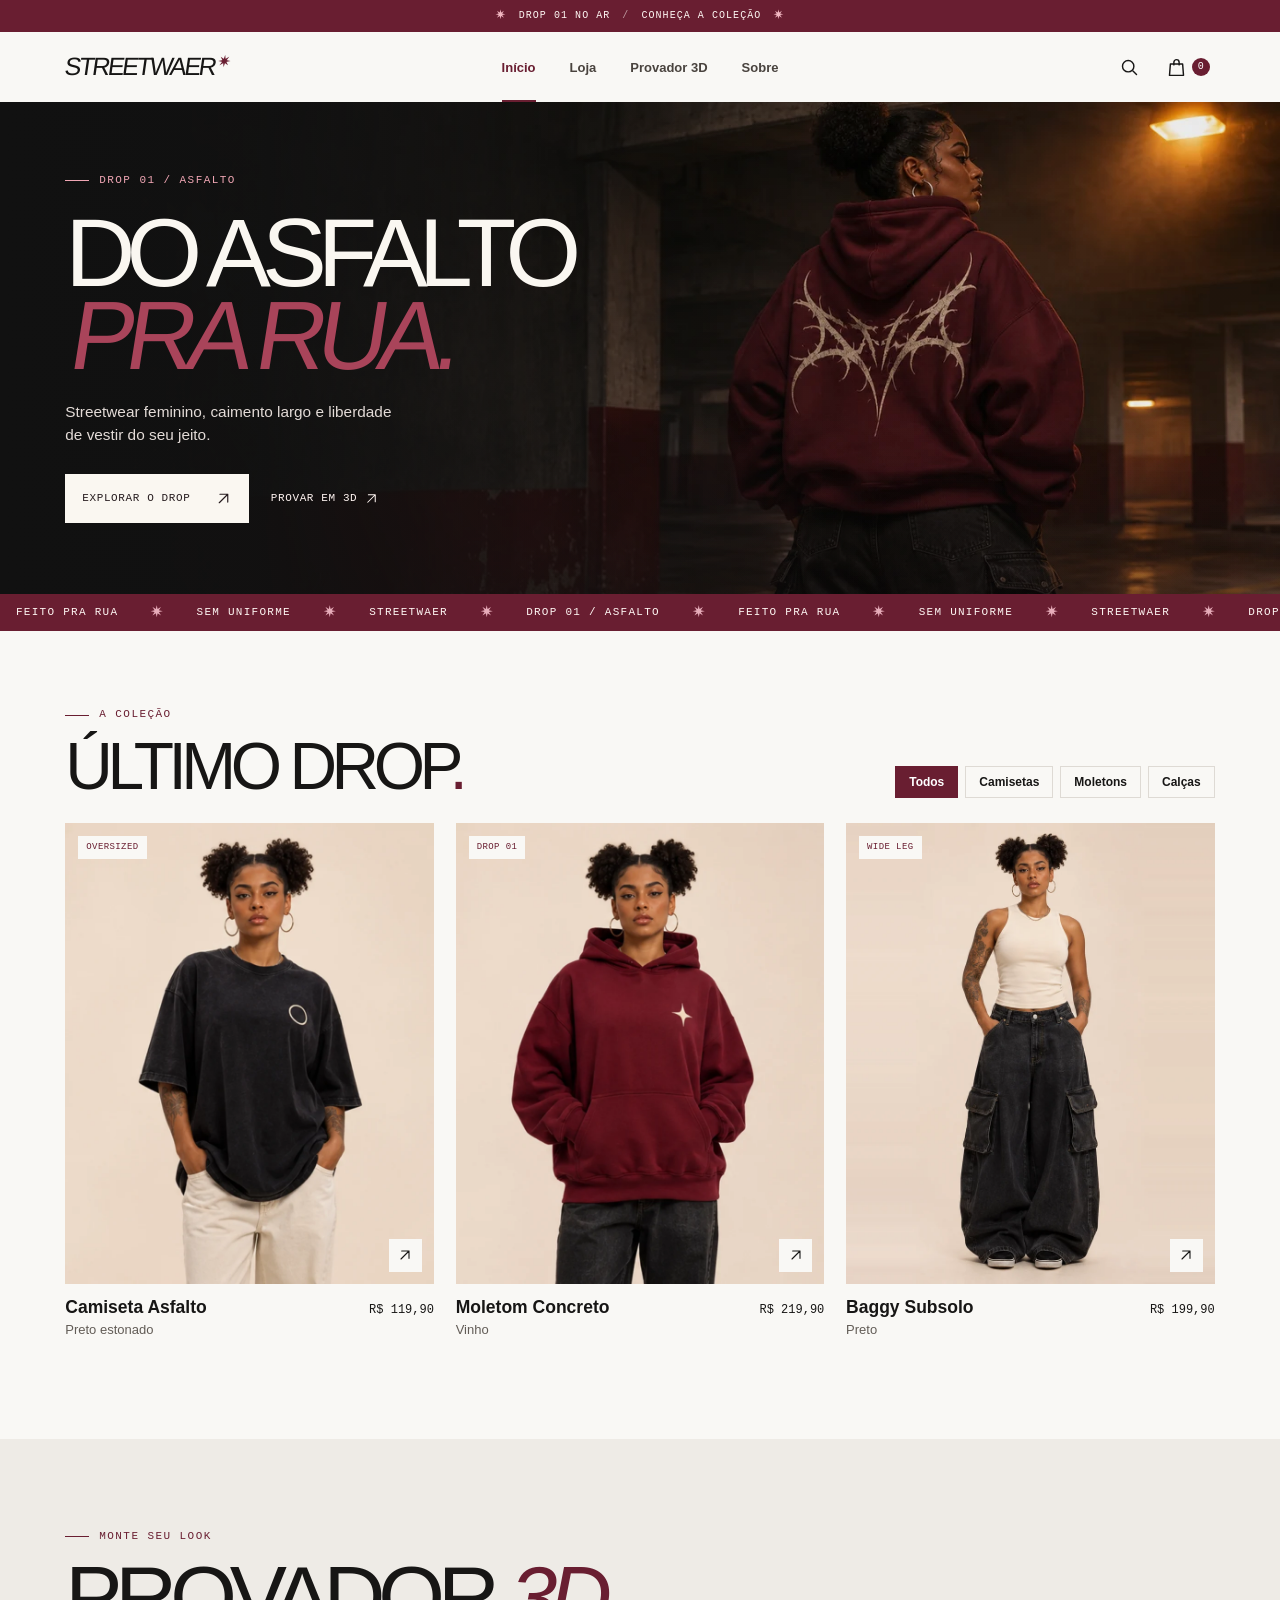
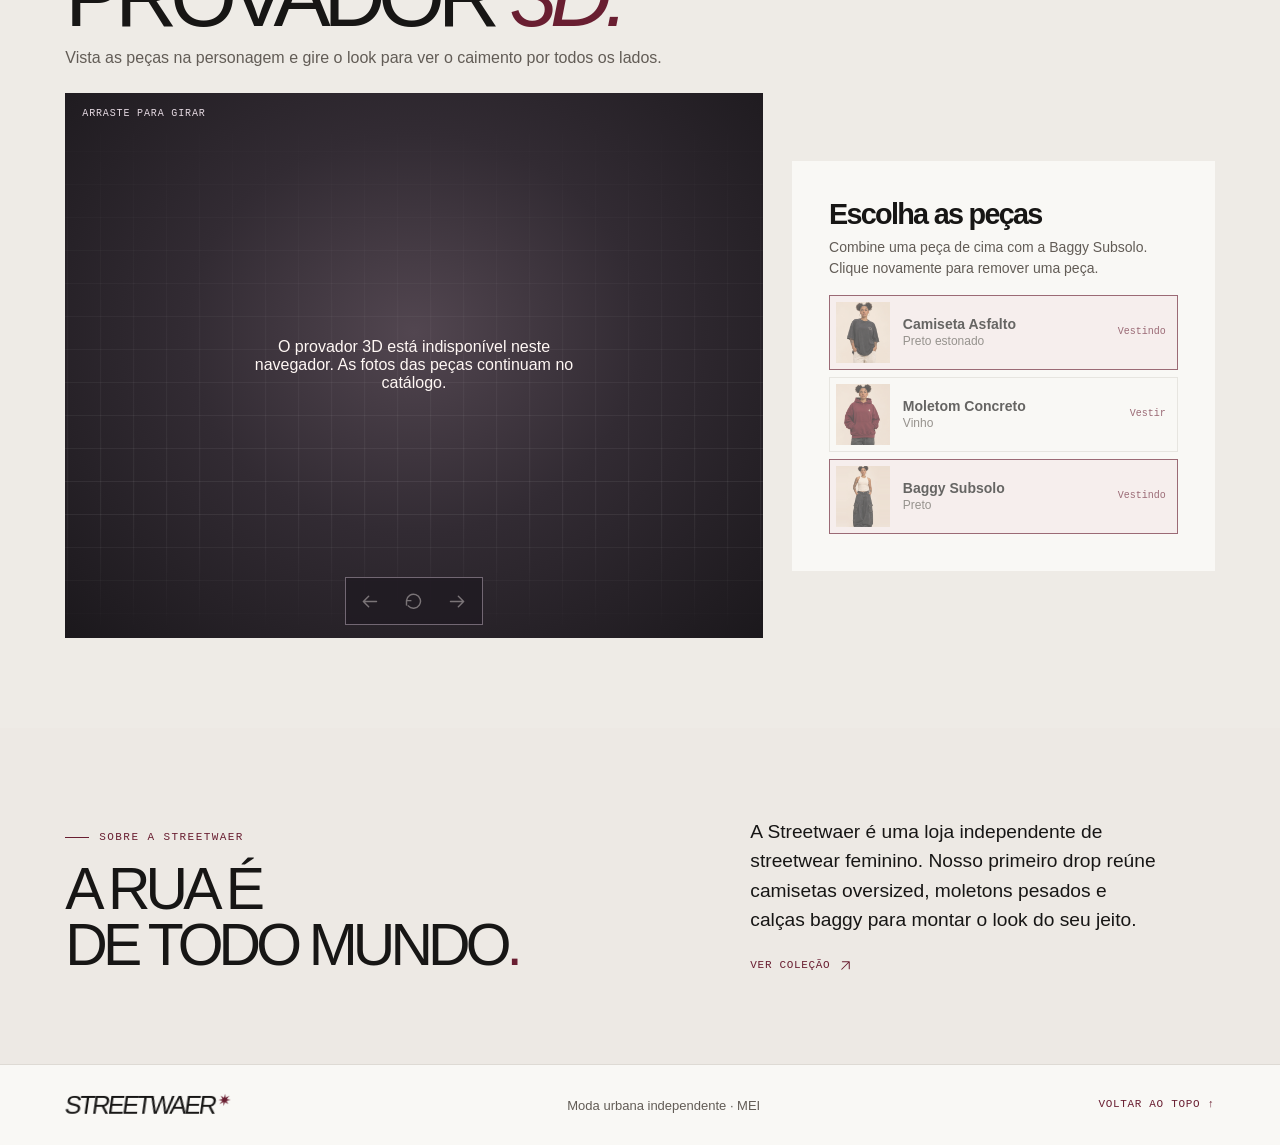
==== index.html @ e4a30ff4 "Add Streetwaer storefront and Render Blueprint" ====
<!doctype html>
<html lang="pt-BR">
<head>
  <meta charset="utf-8">
  <meta name="viewport" content="width=device-width, initial-scale=1">
  <meta name="theme-color" content="#f8f7f4">
  <meta name="description" content="Streetwaer. Streetwear feminino, caimento oversized e um provador 3D para montar seu look.">
  <title>Streetwaer — Do asfalto pra rua</title>
  <link rel="stylesheet" href="styles.css">
  <link rel="preload" href="assets/archivo-black-latin-400-normal.woff2" as="font" type="font/woff2" crossorigin>
  <script src="app.js" defer></script>
</head>
<body>
  <svg class="icon-library" xmlns="http://www.w3.org/2000/svg" aria-hidden="true">
    <symbol id="i-search" viewBox="0 0 24 24"><circle cx="10.5" cy="10.5" r="6.5"/><path d="m16 16 4 4"/></symbol>
    <symbol id="i-bag" viewBox="0 0 24 24"><path d="M5 8h14l1 13H4L5 8Z"/><path d="M9 9V6a3 3 0 0 1 6 0v3"/></symbol>
    <symbol id="i-arrow" viewBox="0 0 24 24"><path d="M4 12h15m-6-6 6 6-6 6"/></symbol>
    <symbol id="i-diagonal" viewBox="0 0 24 24"><path d="M6 18 18 6M7 6h11v11"/></symbol>
    <symbol id="i-close" viewBox="0 0 24 24"><path d="m6 6 12 12M18 6 6 18"/></symbol>
    <symbol id="i-menu" viewBox="0 0 24 24"><path d="M4 7h16M4 12h16M4 17h16"/></symbol>
    <symbol id="i-plus" viewBox="0 0 24 24"><path d="M12 5v14M5 12h14"/></symbol>
    <symbol id="i-rotate" viewBox="0 0 24 24"><path d="M4 11a8 8 0 1 1 2 6m-2-1v-5h5"/></symbol>
    <symbol id="i-minus" viewBox="0 0 24 24"><path d="M5 12h14"/></symbol>
  </svg>

  <a class="skip-link" href="#conteudo">Pular para o conteúdo</a>
  <div class="announcement"><span aria-hidden="true">✷</span> DROP 01 NO AR <span class="announcement-divider" aria-hidden="true">/</span> CONHEÇA A COLEÇÃO <span aria-hidden="true">✷</span></div>
  <header class="header">
    <div class="container header-inner">
      <a class="brand" href="#" aria-label="Streetwaer, início">STREETWAER<span aria-hidden="true">✷</span></a>
      <nav class="main-nav" aria-label="Principal">
        <a class="current" href="#">Início</a>
        <a href="#colecao">Loja</a><a href="#provador">Provador 3D</a>
        <a href="#sobre">Sobre</a>
      </nav>
      <div class="header-actions">
        <button class="icon-button" type="button" data-open-search aria-label="Buscar"><svg><use href="#i-search"/></svg></button>
        <button class="icon-button bag-button" type="button" data-open-cart aria-label="Sacola, 0 itens"><svg><use href="#i-bag"/></svg><span id="bag-count">0</span></button>
        <button class="icon-button mobile-menu" type="button" aria-expanded="false" aria-controls="mobile-nav" aria-label="Menu"><svg><use href="#i-menu"/></svg></button>
      </div>
    </div>
    <nav id="mobile-nav" class="mobile-nav" aria-label="Principal no celular" hidden>
      <a href="#">Início</a><a href="#colecao">Loja</a><a href="#provador">Provador 3D</a><a href="#sobre">Sobre</a>
    </nav>
  </header>

  <main id="conteudo">
    <section class="hero" aria-labelledby="hero-title">
      <div class="hero-image"></div>
      <div class="container hero-inner">
        <div class="hero-copy">
          <p class="eyebrow hero-eyebrow"><span></span> DROP 01 / ASFALTO</p>
          <h1 id="hero-title">DO ASFALTO<br><em>PRA RUA.</em></h1>
          <p class="hero-description">Streetwear feminino, caimento largo e liberdade<br class="desktop-break"> de vestir do seu jeito.</p>
          <a class="button button-light" href="#colecao">EXPLORAR O DROP <svg><use href="#i-diagonal"/></svg></a>
          <a class="hero-fitting-link" href="#provador">PROVAR EM 3D <svg><use href="#i-diagonal"/></svg></a>
        </div>
      </div>
    </section>

    <div class="ticker" aria-hidden="true">
      <div class="ticker-track">
        <div class="ticker-group"><span>FEITO PRA RUA</span><b>✷</b><span>SEM UNIFORME</span><b>✷</b><span>STREETWAER</span><b>✷</b><span>DROP 01 / ASFALTO</span><b>✷</b></div>
        <div class="ticker-group"><span>FEITO PRA RUA</span><b>✷</b><span>SEM UNIFORME</span><b>✷</b><span>STREETWAER</span><b>✷</b><span>DROP 01 / ASFALTO</span><b>✷</b></div>
        <div class="ticker-group"><span>FEITO PRA RUA</span><b>✷</b><span>SEM UNIFORME</span><b>✷</b><span>STREETWAER</span><b>✷</b><span>DROP 01 / ASFALTO</span><b>✷</b></div>
        <div class="ticker-group"><span>FEITO PRA RUA</span><b>✷</b><span>SEM UNIFORME</span><b>✷</b><span>STREETWAER</span><b>✷</b><span>DROP 01 / ASFALTO</span><b>✷</b></div>
      </div>
    </div>

    <section class="collection container" id="colecao" aria-labelledby="collection-title">
      <p class="eyebrow collection-label"><span></span> A COLEÇÃO</p>
      <div class="collection-heading">
        <h2 id="collection-title">ÚLTIMO DROP<span>.</span></h2>
        <div class="filters" role="group" aria-label="Filtrar coleção">
          <button class="filter" aria-pressed="true" data-filter="todos">Todos</button>
          <button class="filter" aria-pressed="false" data-filter="camisetas">Camisetas</button>
          <button class="filter" aria-pressed="false" data-filter="moletons">Moletons</button>
          <button class="filter" aria-pressed="false" data-filter="calcas">Calças</button>
        </div>
      </div>
      <div class="product-grid" id="product-grid"></div>
      <p class="sr-only" id="filter-status" role="status"></p>
      <noscript>Ative o JavaScript para explorar a coleção e usar a sacola.</noscript>
    </section>

    <section class="fitting" id="provador" aria-labelledby="fitting-title">
      <div class="container fitting-inner">
        <div class="fitting-header">
          <p class="eyebrow"><span></span> MONTE SEU LOOK</p>
          <h2 id="fitting-title" tabindex="-1">PROVADOR <em>3D.</em></h2>
          <p>Vista as peças na personagem e gire o look para ver o caimento por todos os lados.</p>
        </div>
        <div class="fitting-layout">
          <div class="fitting-stage" id="fitting-stage" aria-busy="true">
            <div class="fitting-canvas" id="fitting-canvas"></div>
            <p class="fitting-state" id="fitting-state" role="status">Carregando personagem…</p>
            <div class="rotation-controls" role="group" aria-label="Girar personagem">
              <button type="button" class="icon-button rotate-left" data-rotate="-1" aria-label="Girar à esquerda" disabled><svg aria-hidden="true"><use href="#i-arrow"/></svg></button>
              <button type="button" class="icon-button" data-reset-view aria-label="Voltar à vista inicial" disabled><svg aria-hidden="true"><use href="#i-rotate"/></svg></button>
              <button type="button" class="icon-button" data-rotate="1" aria-label="Girar à direita" disabled><svg aria-hidden="true"><use href="#i-arrow"/></svg></button>
            </div>
            <p class="stage-hint">ARRASTE PARA GIRAR</p>
          </div>
          <div class="fitting-wardrobe">
            <h3>Escolha as peças</h3>
            <p>Combine uma peça de cima com a Baggy Subsolo. Clique novamente para remover uma peça.</p>
            <div id="fitting-outfits"></div>
            <p class="sr-only" id="fitting-selection" role="status"></p>
          </div>
        </div>
      </div>
    </section>

    <section class="about" id="sobre" aria-labelledby="about-title">
      <div class="container about-inner">
        <div>
          <p class="eyebrow"><span></span> SOBRE A STREETWAER</p>
          <h2 id="about-title">A RUA É<br>DE TODO MUNDO<span>.</span></h2>
        </div>
        <div class="about-copy">
          <p>A Streetwaer é uma loja independente de streetwear feminino. Nosso primeiro drop reúne camisetas oversized, moletons pesados e calças baggy para montar o look do seu jeito.</p>
          <a class="text-link" href="#colecao">VER COLEÇÃO <svg><use href="#i-diagonal"/></svg></a>
        </div>
      </div>
    </section>
  </main>

  <footer class="footer">
    <div class="container footer-inner">
      <a class="brand" href="#" aria-label="Streetwaer, voltar ao início">STREETWAER<span aria-hidden="true">✷</span></a>
      <p>Moda urbana independente · MEI</p>
      <a class="text-link" href="#">VOLTAR AO TOPO ↑</a>
    </div>
  </footer>

  <dialog class="dialog search-dialog" id="search-dialog" aria-labelledby="search-title">
    <div class="dialog-head">
      <h2 id="search-title">Buscar</h2>
      <button class="icon-button" type="button" data-close aria-label="Fechar busca"><svg><use href="#i-close"/></svg></button>
    </div>
    <label class="sr-only" for="search-input">Nome ou tipo de peça</label>
    <input id="search-input" type="search" placeholder="Busque por camiseta, moletom, cargo…" autocomplete="off">
    <div id="search-results" class="search-results" aria-live="polite"></div>
  </dialog>

  <dialog class="dialog product-dialog" id="product-dialog" aria-labelledby="product-title">
    <button class="icon-button product-close" type="button" data-close aria-label="Fechar detalhes"><svg><use href="#i-close"/></svg></button>
    <div id="product-detail"></div>
  </dialog>

  <dialog class="dialog cart-dialog" id="cart-dialog" aria-labelledby="cart-title">
    <div class="dialog-head">
      <h2 id="cart-title">Sua sacola</h2>
      <button class="icon-button" type="button" data-close aria-label="Fechar sacola"><svg><use href="#i-close"/></svg></button>
    </div>
    <div id="cart-content"></div>
  </dialog>
  <div class="toast" id="toast" role="status"></div>
</body>
</html>
---- styles.css ----
@font-face{font-family:Archivo Black;src:url(assets/archivo-black-latin-400-normal.woff2) format("woff2");font-display:swap}
@font-face{font-family:DM Sans;src:url(assets/dm-sans-latin-400-normal.woff2) format("woff2");font-weight:400;font-display:swap}
@font-face{font-family:DM Sans;src:url(assets/dm-sans-latin-500-normal.woff2) format("woff2");font-weight:500;font-display:swap}
@font-face{font-family:DM Sans;src:url(assets/dm-sans-latin-600-normal.woff2) format("woff2");font-weight:600;font-display:swap}
@font-face{font-family:DM Sans;src:url(assets/dm-sans-latin-700-normal.woff2) format("woff2");font-weight:700;font-display:swap}
@font-face{font-family:Space Mono;src:url(assets/space-mono-latin-400-normal.woff2) format("woff2");font-display:swap}

:root {
  color-scheme: light;
  --paper: #f9f8f5;
  --ink: #171615;
  --wine: #691e31;
  --bright-wine: #a9445a;
  --muted: #625c56;
  --line: #dedad4;
  --display: "Archivo Black", "Arial Black", sans-serif;
  --body: "DM Sans", Arial, sans-serif;
  --mono: "Space Mono", monospace;
  --gutter: clamp(22px, 5.1vw, 88px);
}

*, *::before, *::after { box-sizing: border-box; }
html { scroll-behavior: smooth; }
body { margin: 0; background: var(--paper); color: var(--ink); font-family: var(--body); }
body:has(dialog[open]) { overflow: hidden; }
button, input { font: inherit; }
button { color: inherit; cursor: pointer; }
a { color: inherit; text-decoration: none; }
img { display: block; width: 100%; }
h1, h2, h3, p { margin: 0; }
[hidden] { display: none !important; }
:focus-visible { outline: 2px solid #b64f66; outline-offset: 4px; }
::selection { background: var(--wine); color: white; }
svg { width: 21px; height: 21px; fill: none; stroke: currentColor; stroke-width: 1.65; stroke-linecap: round; stroke-linejoin: round; flex: none; }
.icon-library, .sr-only, .skip-link:not(:focus) { position: absolute; width: 1px; height: 1px; overflow: hidden; clip-path: inset(50%); white-space: nowrap; }
.skip-link:focus { position: fixed; top: 10px; left: 10px; z-index: 10; background: white; color: var(--ink); padding: 12px; }

.container { width: min(100% - 2 * var(--gutter), 1420px); margin-inline: auto; }
.announcement {
  min-height: 32px; display: flex; align-items: center; justify-content: center; gap: 12px;
  background: var(--wine); color: #fff8f4; font: 10px/1.4 var(--mono); letter-spacing: .105em;
}
.announcement span:not(.announcement-divider) { color: #f1b7c1; font-size: 13px; }
.announcement-divider { opacity: .56; }
.header { position: relative; background: var(--paper); z-index: 2; }
.header-inner { min-height: 70px; display: grid; grid-template-columns: 1fr auto 1fr; align-items: center; }
.brand {
  display: inline-flex; align-items: flex-start; width: fit-content; gap: 3px;
  font: 25px/.95 var(--display); letter-spacing: -.092em; transform: skewX(-8deg);
}
.brand span { color: var(--wine); font: 13px/1 var(--body); font-weight: 700; letter-spacing: 0; }
.main-nav { display: flex; gap: 34px; align-items: center; height: 100%; }
.main-nav a { position: relative; display: grid; place-items: center; height: 100%; color: #49433e; font-size: 13px; font-weight: 700; }
.main-nav a:hover, .main-nav .current { color: var(--wine); }
.main-nav .current::after { position: absolute; bottom: 0; width: 100%; height: 2px; background: var(--wine); content: ""; }
.header-actions { justify-self: end; display: flex; align-items: center; gap: 13px; }
.icon-button { border: 0; background: transparent; display: inline-flex; align-items: center; justify-content: center; gap: 5px; min-height: 38px; min-width: 36px; padding: 5px; }
.icon-button:hover { color: var(--wine); }
.bag-button span { display: grid; place-items: center; border-radius: 50%; width: 18px; height: 18px; color: white; background: var(--wine); font: 10px/1 var(--mono); }
.mobile-menu, .mobile-nav { display: none; }

.hero { --hero-shift: 0px; position: relative; isolation: isolate; overflow: hidden; color: #faf7f1; background: #211c1c; }
.hero-image { position: absolute; z-index: -2; inset: -12px 0 -38px; background: #111111 url(assets/asfalto.webp) right center / cover no-repeat; translate: 0 var(--hero-shift); animation: hero-image-in 1.15s ease-out both; }
.hero::after {
  position: absolute; z-index: -1; inset: 0; content: "";
  background: linear-gradient(90deg, rgba(17,17,17,1) 0%, rgba(17,17,17,.96) 20%, rgba(17,17,17,.54) 40%, rgba(15,13,14,.05) 68%, rgba(15,13,14,.08) 100%),
              linear-gradient(0deg, rgba(18,13,15,.40), transparent 37%);
}
.hero-inner { position: relative; display: flex; align-items: center; min-height: clamp(465px, 38.4vw, 605px); padding-block: 55px; }
.hero-copy > * { animation: hero-in .68s cubic-bezier(.2,.7,.24,1) both; }
.hero-copy > :nth-child(2) { animation-delay: 70ms; }
.hero-copy > :nth-child(3) { animation-delay: 145ms; }
.hero-copy > :nth-child(4) { animation-delay: 210ms; }
.eyebrow { display: flex; align-items: center; gap: 10px; font: 11px/1.4 var(--mono); letter-spacing: .13em; }
.eyebrow span { display: inline-block; height: 1px; width: 24px; background: currentColor; }
.hero-eyebrow { margin-bottom: 24px; color: #f0a6b4; }
.hero h1 { font: clamp(52px, 7.6vw, 120px)/.85 var(--display); letter-spacing: -.092em; }
.hero h1 em { display: inline-block; transform: skewX(-9deg); transform-origin: left bottom; font-style: normal; color: var(--bright-wine); }
.hero-description { margin-top: 24px; color: #e3dbd7; font-size: clamp(15px, 1.2vw, 18px); line-height: 1.48; }
.button {
  display: inline-flex; align-items: center; justify-content: space-between; gap: 25px;
  min-height: 49px; padding: 0 16px; border: 1px solid transparent;
  font: 11px/1.3 var(--mono); letter-spacing: .055em; transition: background .2s, color .2s, border-color .2s;
}
.button svg { width: 17px; height: 17px; }
.button-light { margin-top: 27px; background: #faf7f1; color: #251b1e; }
.button-light:hover, .button-wine { background: var(--wine); color: white; }
.button-wine:hover { background: #4b1324; }
@keyframes hero-in { from { opacity: 0; transform: translateY(17px); } to { opacity: 1; transform: translateY(0); } }
@keyframes hero-image-in { from { transform: scale(1.035); } to { transform: scale(1); } }

.ticker { overflow: hidden; color: #fff7f4; background: var(--wine); }
.ticker-track { display: flex; width: max-content; animation: ticker 33s linear infinite; }
.ticker:hover .ticker-track { animation-play-state: paused; }
.ticker-group { display: flex; flex: none; align-items: center; justify-content: space-around; gap: 32px; padding: 11px 16px 10px; white-space: nowrap; font: 11px/1.3 var(--mono); letter-spacing: .115em; }
.ticker-group b { color: #e7adba; font-size: 16px; font-weight: normal; line-height: 1; }
@keyframes ticker { to { transform: translateX(-25%); } }

.collection { padding-block: clamp(51px, 6vw, 86px) clamp(65px, 8vw, 112px); }
.collection-label { color: var(--wine); margin-bottom: 12px; }
.collection-heading { display: flex; align-items: end; justify-content: space-between; gap: 20px; margin-bottom: 25px; }
.collection h2, .about h2 { font: clamp(36px, 5.15vw, 75px)/.96 var(--display); letter-spacing: -.083em; }
.collection h2 span, .about h2 span { color: var(--wine); }
.filters { display: flex; gap: 7px; align-items: center; }
.filter, .size-button { background: transparent; border: 1px solid var(--line); padding: 8px 13px; font-size: 12px; font-weight: 700; transition: background .2s, color .2s, border-color .2s; white-space: nowrap; }
.filter[aria-pressed="true"], .size-button[aria-pressed="true"] { background: var(--wine); color: white; border-color: var(--wine); }
.filter:hover, .size-button:hover { border-color: var(--wine); }
.product-grid { display: grid; grid-template-columns: repeat(3, minmax(0, 1fr)); gap: clamp(12px, 1.7vw, 24px); }
.product-card { min-width: 0; animation: hero-in .36s ease-out both; }
.product-card:nth-child(2) { animation-delay: 45ms; }
.product-card:nth-child(3) { animation-delay: 90ms; }
.product-image { display: block; width: 100%; aspect-ratio: 1.1; position: relative; border: 0; background: #e9e6e2; overflow: hidden; padding: 0; }
.product-image img { height: 100%; object-fit: cover; transition: transform .55s cubic-bezier(.2,.7,.25,1); }
.product-image:hover img, .product-image:focus-visible img { transform: scale(1.055); }
.product-tag { position: absolute; top: 13px; left: 13px; padding: 6px 8px; background: var(--paper); color: var(--wine); font: 9px/1.2 var(--mono); letter-spacing: .045em; text-align: left; }
.product-arrow { position: absolute; bottom: 12px; right: 12px; display: grid; place-items: center; width: 33px; height: 33px; background: var(--paper); transition: background .2s, color .2s; }
.product-arrow svg { width: 16px; height: 16px; }
.product-image:hover .product-arrow { background: var(--wine); color: white; }
.product-meta { display: flex; justify-content: space-between; gap: 7px 10px; flex-wrap: wrap; margin-top: 13px; align-items: baseline; }
.product-meta h3 { font-size: clamp(15px, 1.37vw, 21px); font-weight: 700; letter-spacing: -.035em; }
.product-meta button { border: 0; background: none; padding: 0; text-align: left; font: inherit; }
.product-meta button:hover { color: var(--wine); }
.product-meta strong { font: 12px var(--mono); white-space: nowrap; }
.product-tone { margin-top: 4px; font-size: 13px; color: var(--muted); }

.about { background: #ede9e4; padding-block: clamp(50px, 7vw, 100px); }
.about-inner { display: grid; grid-template-columns: 1.4fr 1fr; gap: 35px; align-items: end; }
.about .eyebrow { color: var(--wine); margin-bottom: 16px; }
.about h2 { font-size: clamp(34px, 4.6vw, 70px); }
.about-copy { max-width: 410px; }
.about-copy p { font-size: clamp(16px, 1.5vw, 20px); line-height: 1.52; margin-bottom: 20px; }
.text-link { display: inline-flex; align-items: center; gap: 8px; color: var(--wine); font: 11px/1.45 var(--mono); letter-spacing: .06em; }
.text-link:hover { text-decoration: underline; text-underline-offset: 5px; }
.text-link svg { width: 15px; height: 15px; }
.footer { border-top: 1px solid var(--line); padding-block: 29px; }
.footer-inner { display: flex; flex-wrap: wrap; align-items: center; justify-content: space-between; gap: 16px; }
.footer p { font-size: 13px; color: var(--muted); }

.dialog { color: var(--ink); background: var(--paper); border: 1px solid var(--line); width: min(560px, calc(100% - 32px)); max-height: calc(100% - 32px); padding: 24px; }
.dialog[open] { animation: hero-in .22s ease-out both; }
.dialog::backdrop { background: #171218a0; }
.dialog-head { display: flex; justify-content: space-between; align-items: center; gap: 10px; margin-bottom: 18px; }
.dialog h2 { font: clamp(24px, 4.7vw, 37px)/1 var(--display); letter-spacing: -.07em; }
.search-dialog input { width: 100%; padding: 13px; border: 1px solid var(--line); background: white; }
.search-results { margin-top: 14px; }
.search-row { width: 100%; padding: 8px 0; background: transparent; border: 0; border-bottom: 1px solid var(--line); display: flex; align-items: center; gap: 12px; text-align: left; }
.search-row img, .cart-row img { width: 60px; height: 60px; object-fit: cover; background: #e9e6e2; }
.search-row svg { margin-left: auto; }
.search-row:hover { color: var(--wine); }
.empty-message { color: var(--muted); padding-block: 13px; }
.product-dialog { width: min(800px, calc(100% - 32px)); padding: 0; }
.product-close { position: absolute; z-index: 1; right: 8px; top: 8px; background: var(--paper); }
.product-detail { display: grid; grid-template-columns: 1fr 1fr; }
.product-detail > img { height: 100%; min-height: 325px; object-fit: cover; background: #e9e6e2; }
.product-detail-copy { padding: 39px 23px 25px; }
.product-detail-copy > * + * { margin-top: 13px; }
.product-detail-copy p { line-height: 1.5; }
.product-price { color: var(--wine); font: 14px var(--mono); }
.sizes { border: 0; padding: 0; margin-inline: 0; }
.sizes legend { margin-bottom: 7px; font-weight: 700; }
.size-options { display: flex; flex-wrap: wrap; gap: 6px; }
.form-message { font-size: 13px; color: var(--wine); }
.cart-dialog {
  position: fixed; inset: 0 0 0 auto; margin: 0; min-height: 100%; max-height: 100%;
  width: min(440px, 100%); border-width: 0 0 0 1px;
}
.cart-dialog[open] { animation: drawer-in .23s ease-out both; }
@keyframes drawer-in { from { transform: translateX(30px); opacity: .6; } to { transform: translateX(0); opacity: 1; } }
.cart-row { display: grid; grid-template-columns: auto 1fr auto; align-items: start; gap: 9px; padding-block: 13px; border-bottom: 1px solid var(--line); }
.cart-row h3 { font-size: 15px; }
.cart-row p { font-size: 12px; color: var(--muted); }
.cart-row > strong { font: 11px var(--mono); }
.quantity { display: flex; gap: 6px; align-items: center; margin-top: 5px; font-size: 12px; }
.quantity button { display: grid; place-items: center; width: 25px; height: 25px; border: 1px solid var(--line); background: transparent; padding: 0; }
.quantity button:hover { border-color: var(--wine); }
.quantity svg { width: 13px; height: 13px; }
.quantity .remove-button { width: auto; border: 0; color: var(--wine); padding-inline: 4px; }
.cart-total { display: flex; justify-content: space-between; gap: 8px; margin: 20px 0 10px; }
.cart-note { color: var(--muted); font-size: 13px; line-height: 1.45; margin-bottom: 12px; }
.order-summary { margin-top: 16px; }
.order-summary textarea { display: block; margin-top: 7px; width: 100%; min-height: 120px; padding: 8px; resize: vertical; font: 12px/1.4 var(--mono); }
.toast { position: fixed; z-index: 5; inset: auto 18px 18px auto; color: white; background: var(--wine); font-size: 14px; padding: 11px 15px; opacity: 0; transform: translateY(8px); transition: transform .2s, opacity .2s; pointer-events: none; }
.toast.visible { opacity: 1; transform: translateY(0); }

@media (max-width: 760px) {
  .header-inner { min-height: 60px; grid-template-columns: 1fr auto; }
  .brand { font-size: 22px; }
  .main-nav { display: none; }
  .header-actions { gap: 4px; }
  .mobile-menu { display: inline-flex; }
  .mobile-nav:not([hidden]) { display: flex; gap: 18px; flex-wrap: wrap; padding: 12px var(--gutter) 17px; border-top: 1px solid var(--line); font-weight: 700; font-size: 14px; }
  .hero-inner { min-height: 450px; align-items: end; padding-bottom: 51px; }
  .hero-image { background-position: 76% center; }
  .hero::after { background: linear-gradient(0deg, #100d10ef, #100d1033 88%), linear-gradient(90deg, #100d1070, transparent 90%); }
  .hero h1 { font-size: clamp(43px, 10.8vw, 78px); }
  .hero-eyebrow { margin-bottom: 15px; }
  .hero-description { margin-top: 17px; }
  .button-light { margin-top: 20px; }
  .collection-heading { flex-direction: column; align-items: start; gap: 16px; }
  .about-inner { grid-template-columns: 1fr; gap: 18px; }
}

@media (max-width: 520px) {
  .announcement { font-size: 9px; gap: 7px; letter-spacing: .05em; }
  .header .icon-button { min-width: 32px; }
  .header .icon-button svg { width: 19px; height: 19px; }
  .product-grid { grid-template-columns: repeat(2, minmax(0, 1fr)); row-gap: 24px; }
  .product-tag { top: 6px; left: 6px; padding: 4px 5px; font-size: 8px; }
  .product-arrow { width: 26px; height: 26px; bottom: 6px; right: 6px; }
  .product-meta { display: grid; gap: 3px; margin-top: 9px; }
  .product-tone { font-size: 12px; }
  .filter { padding: 7px 9px; }
  .filters { gap: 4px; }
  .product-detail { grid-template-columns: 1fr; }
  .product-detail > img { min-height: 0; height: min(44vh, 300px); }
  .product-detail-copy { padding-top: 17px; }
}

@media (prefers-reduced-motion: reduce) {
  *, *::before, *::after { animation-duration: .01ms !important; animation-iteration-count: 1 !important; transition-duration: .01ms !important; scroll-behavior: auto !important; }
}

.hero-fitting-link {
  display: inline-flex; align-items: center; gap: 7px; margin: 15px 0 0 17px;
  color: #fff5f2; font: 11px/1.4 var(--mono); letter-spacing: .055em;
}
.hero-fitting-link svg { width: 15px; height: 15px; }
.hero-fitting-link:hover { text-decoration: underline; text-underline-offset: 5px; }
.hero-copy > :nth-child(5) { animation-delay: 245ms; }
.mobile-nav .current { color: var(--wine); }
.product-image { aspect-ratio: 4 / 5; }
.product-detail > img { min-height: 100%; object-position: center 22%; }
.fitting-product-link { display: flex; border: 0; padding: 0; background: transparent; }

.fitting { background: #eeebe6; padding-block: clamp(47px, 7vw, 104px); }
.fitting-header { margin-bottom: 26px; }
.fitting-header .eyebrow { color: var(--wine); margin-bottom: 13px; }
.fitting-header h2 { font: clamp(38px, 6.7vw, 94px)/.92 var(--display); letter-spacing: -.083em; }
.fitting-header h2 em { color: var(--wine); }
.fitting-header > p:last-child { color: var(--muted); margin-top: 13px; font-size: 16px; }
.fitting-layout { display: grid; grid-template-columns: minmax(0, 1.65fr) minmax(290px, 1fr); gap: clamp(14px, 2.3vw, 32px); }
.fitting-stage {
  position: relative; isolation: isolate; overflow: hidden; min-height: 545px; color: #fff7f4;
  background: radial-gradient(ellipse at 50% 44%, #524650 0%, #322b33 46%, #1b181c 100%);
}
.fitting-stage::before {
  position: absolute; z-index: -1; inset: 0; content: "";
  background: linear-gradient(#ffffff12 1px, transparent 1px) 50% 50% / 33px 33px,
    linear-gradient(90deg, #ffffff12 1px, transparent 1px) 50% 50% / 33px 33px;
  mask-image: linear-gradient(to bottom, transparent, #000 76%, transparent);
}
.fitting-canvas { position: absolute; inset: 0; }
.fitting-canvas canvas { display: block; width: 100%; height: 100%; cursor: grab; touch-action: pan-y; }
.fitting-canvas canvas.dragging { cursor: grabbing; }
.fitting-state { position: absolute; top: 45%; left: 50%; transform: translateX(-50%); width: min(84%, 330px); text-align: center; pointer-events: none; }
.rotation-controls {
  position: absolute; bottom: 13px; left: 50%; transform: translateX(-50%);
  display: flex; gap: 4px; padding: 4px; background: #211b23e6; border: 1px solid #726773;
}
.rotation-controls .icon-button { min-width: 40px; min-height: 38px; }
.rotation-controls .icon-button:hover:not(:disabled) { color: #ffc0ce; }
.rotation-controls button:disabled { cursor: default; opacity: .4; }
.rotate-left svg { transform: rotate(180deg); }
.stage-hint { position: absolute; top: 16px; left: 17px; color: #e4d8e1; font: 10px/1 var(--mono); letter-spacing: .085em; pointer-events: none; }
.fitting-wardrobe { background: var(--paper); padding: clamp(18px, 2.9vw, 37px); align-self: center; }
.fitting-wardrobe h3 { font-size: clamp(22px, 2.25vw, 32px); font-weight: 800; letter-spacing: -.06em; }
.fitting-wardrobe > p:not(.sr-only) { color: var(--muted); font-size: 14px; line-height: 1.5; margin: 6px 0 16px; }
.outfit-button {
  width: 100%; display: grid; grid-template-columns: auto 1fr auto; align-items: center;
  gap: clamp(7px, 1vw, 13px); background: transparent; border: 1px solid var(--line);
  text-align: left; padding: 6px; margin-top: 7px;
}
.outfit-button[aria-pressed="true"], .outfit-button:hover { border-color: var(--wine); }
.outfit-button[aria-pressed="true"] { background: #f4e9e9; }
.outfit-button:disabled { opacity: .65; cursor: default; }
.outfit-button img { width: 54px; height: 61px; object-fit: cover; object-position: center 22%; }
.outfit-name { font-weight: 700; font-size: 14px; }
.outfit-name small { display: block; color: var(--muted); font-weight: 400; font-size: 12px; margin-top: 2px; }
.outfit-action { padding: 4px 5px; color: var(--wine); font: 10px/1.2 var(--mono); }

@media (max-width: 760px) {
  .hero-fitting-link { margin-left: 10px; font-size: 10px; }
  .fitting-layout { grid-template-columns: 1fr; }
  .fitting-stage { min-height: clamp(385px, 105vw, 500px); }
}
@media (max-width: 520px) {
  .hero-fitting-link { display: flex; margin-left: 0; width: fit-content; }
  .product-detail > img { min-height: 0; height: min(44vh, 300px); object-fit: contain; }
}
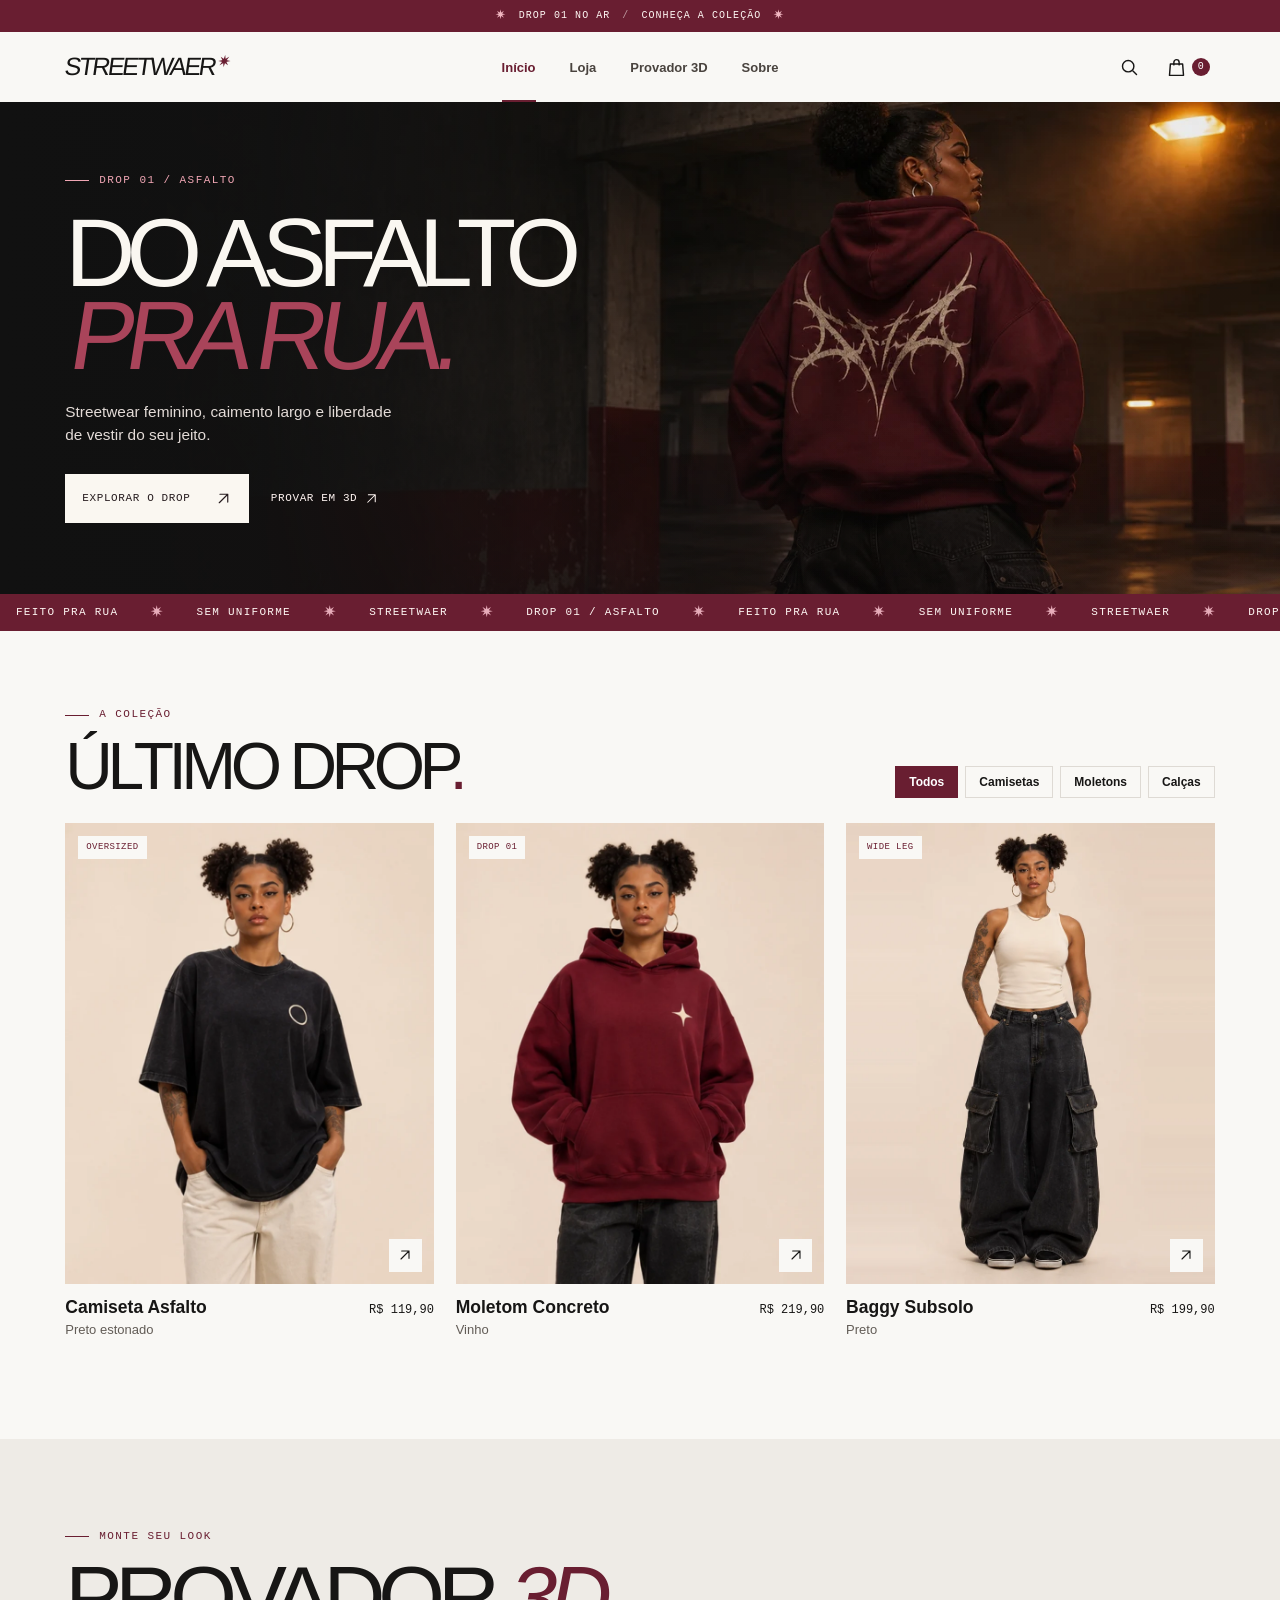
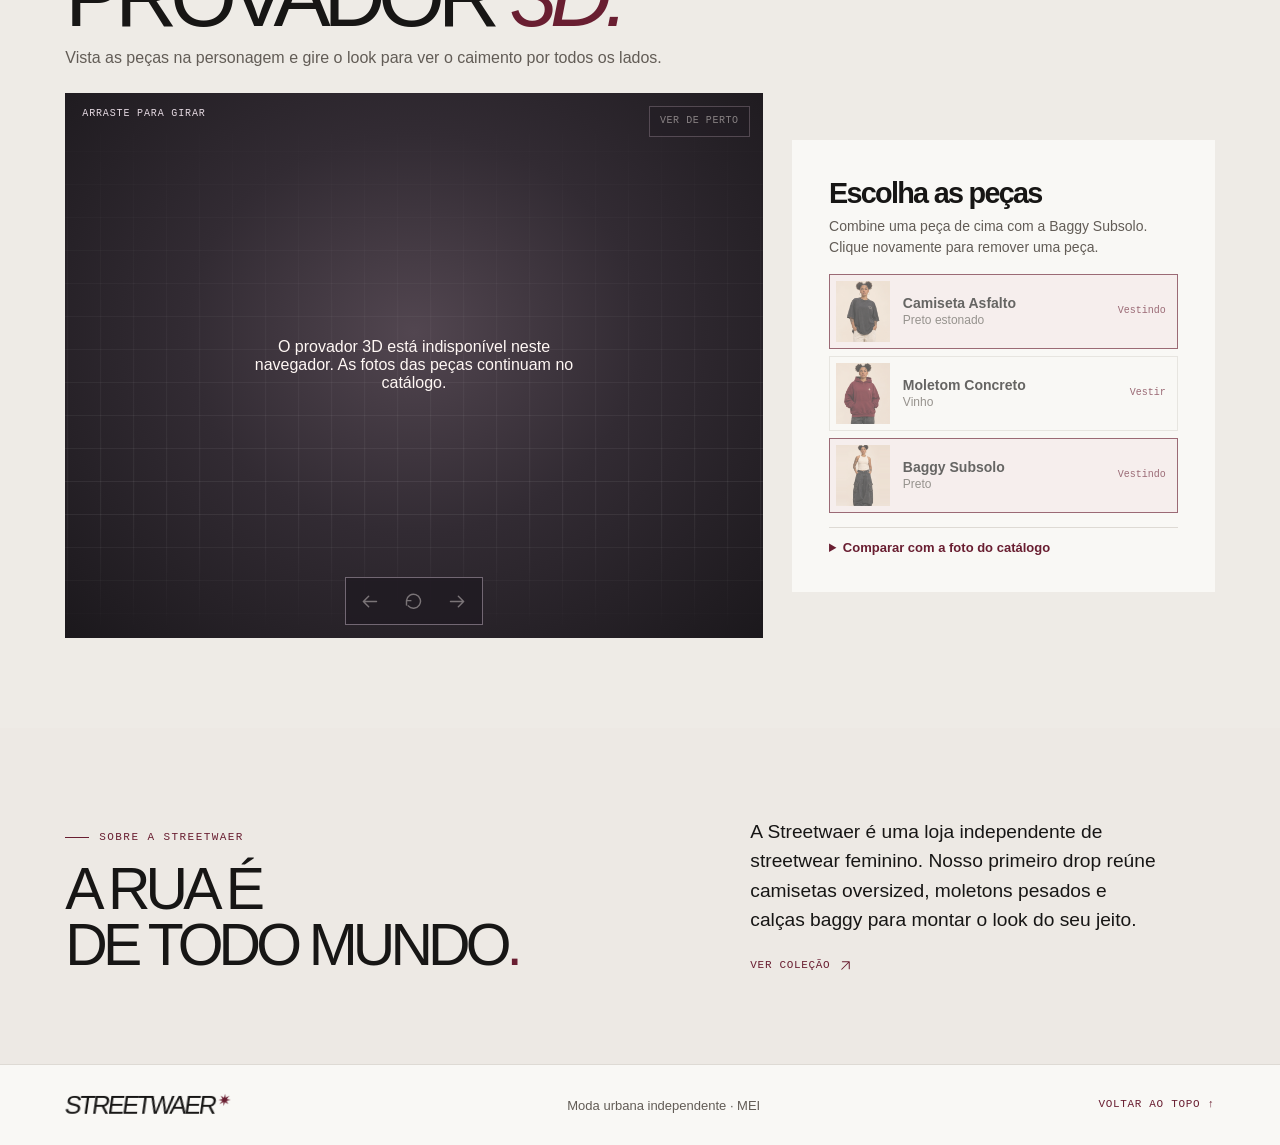
==== commit 4b6285c2: "Improve avatar pose and add garment photo comparison" ====
--- a/index.html
+++ b/index.html
@@ -100,11 +100,19 @@
               <button type="button" class="icon-button" data-rotate="1" aria-label="Girar à direita" disabled><svg aria-hidden="true"><use href="#i-arrow"/></svg></button>
             </div>
             <p class="stage-hint">ARRASTE PARA GIRAR</p>
+            <button class="fitting-zoom" type="button" data-fitting-zoom aria-pressed="false" disabled>VER DE PERTO</button>
           </div>
           <div class="fitting-wardrobe">
             <h3>Escolha as peças</h3>
             <p>Combine uma peça de cima com a Baggy Subsolo. Clique novamente para remover uma peça.</p>
             <div id="fitting-outfits"></div>
+            <details class="fitting-reference">
+              <summary>Comparar com a foto do catálogo</summary>
+              <figure>
+                <img id="fitting-reference-image" src="assets/camiseta.webp" alt="Camiseta Asfalto vestida na modelo" width="800" height="1000" loading="lazy">
+                <figcaption id="fitting-reference-caption">Camiseta Asfalto</figcaption>
+              </figure>
+            </details>
             <p class="sr-only" id="fitting-selection" role="status"></p>
           </div>
         </div>
--- a/styles.css
+++ b/styles.css
@@ -240,7 +240,7 @@
 .fitting-header > p:last-child { color: var(--muted); margin-top: 13px; font-size: 16px; }
 .fitting-layout { display: grid; grid-template-columns: minmax(0, 1.65fr) minmax(290px, 1fr); gap: clamp(14px, 2.3vw, 32px); }
 .fitting-stage {
-  position: relative; isolation: isolate; overflow: hidden; min-height: 545px; color: #fff7f4;
+  position: relative; isolation: isolate; overflow: hidden; align-self: start; min-height: 545px; color: #fff7f4;
   background: radial-gradient(ellipse at 50% 44%, #524650 0%, #322b33 46%, #1b181c 100%);
 }
 .fitting-stage::before {
@@ -287,3 +287,54 @@
   .hero-fitting-link { display: flex; margin-left: 0; width: fit-content; }
   .product-detail > img { min-height: 0; height: min(44vh, 300px); object-fit: contain; }
 }
+
+.fitting-zoom {
+  position: absolute;
+  top: 13px;
+  right: 13px;
+  padding: 8px 10px;
+  border: 1px solid #8c7b88;
+  background: #211b23e6;
+  color: #fff7f4;
+  font: 10px/1.25 var(--mono);
+  letter-spacing: .055em;
+}
+
+.fitting-zoom:hover, .fitting-zoom[aria-pressed="true"] {
+  border-color: #f3adb9;
+  color: #f9cad4;
+}
+
+.fitting-zoom:disabled {
+  opacity: .45;
+  cursor: default;
+}
+
+.fitting-reference {
+  margin-top: 14px;
+  border-top: 1px solid var(--line);
+  padding-top: 12px;
+  color: var(--wine);
+  font-size: 13px;
+}
+
+.fitting-reference summary {
+  cursor: pointer;
+  font-weight: 700;
+}
+
+.fitting-reference figure {
+  margin: 10px 0 0;
+}
+
+.fitting-reference img {
+  height: auto;
+  max-height: 340px;
+  object-fit: contain;
+  background: #e4d1bd;
+}
+
+.fitting-reference figcaption {
+  margin-top: 5px;
+  color: var(--muted);
+}
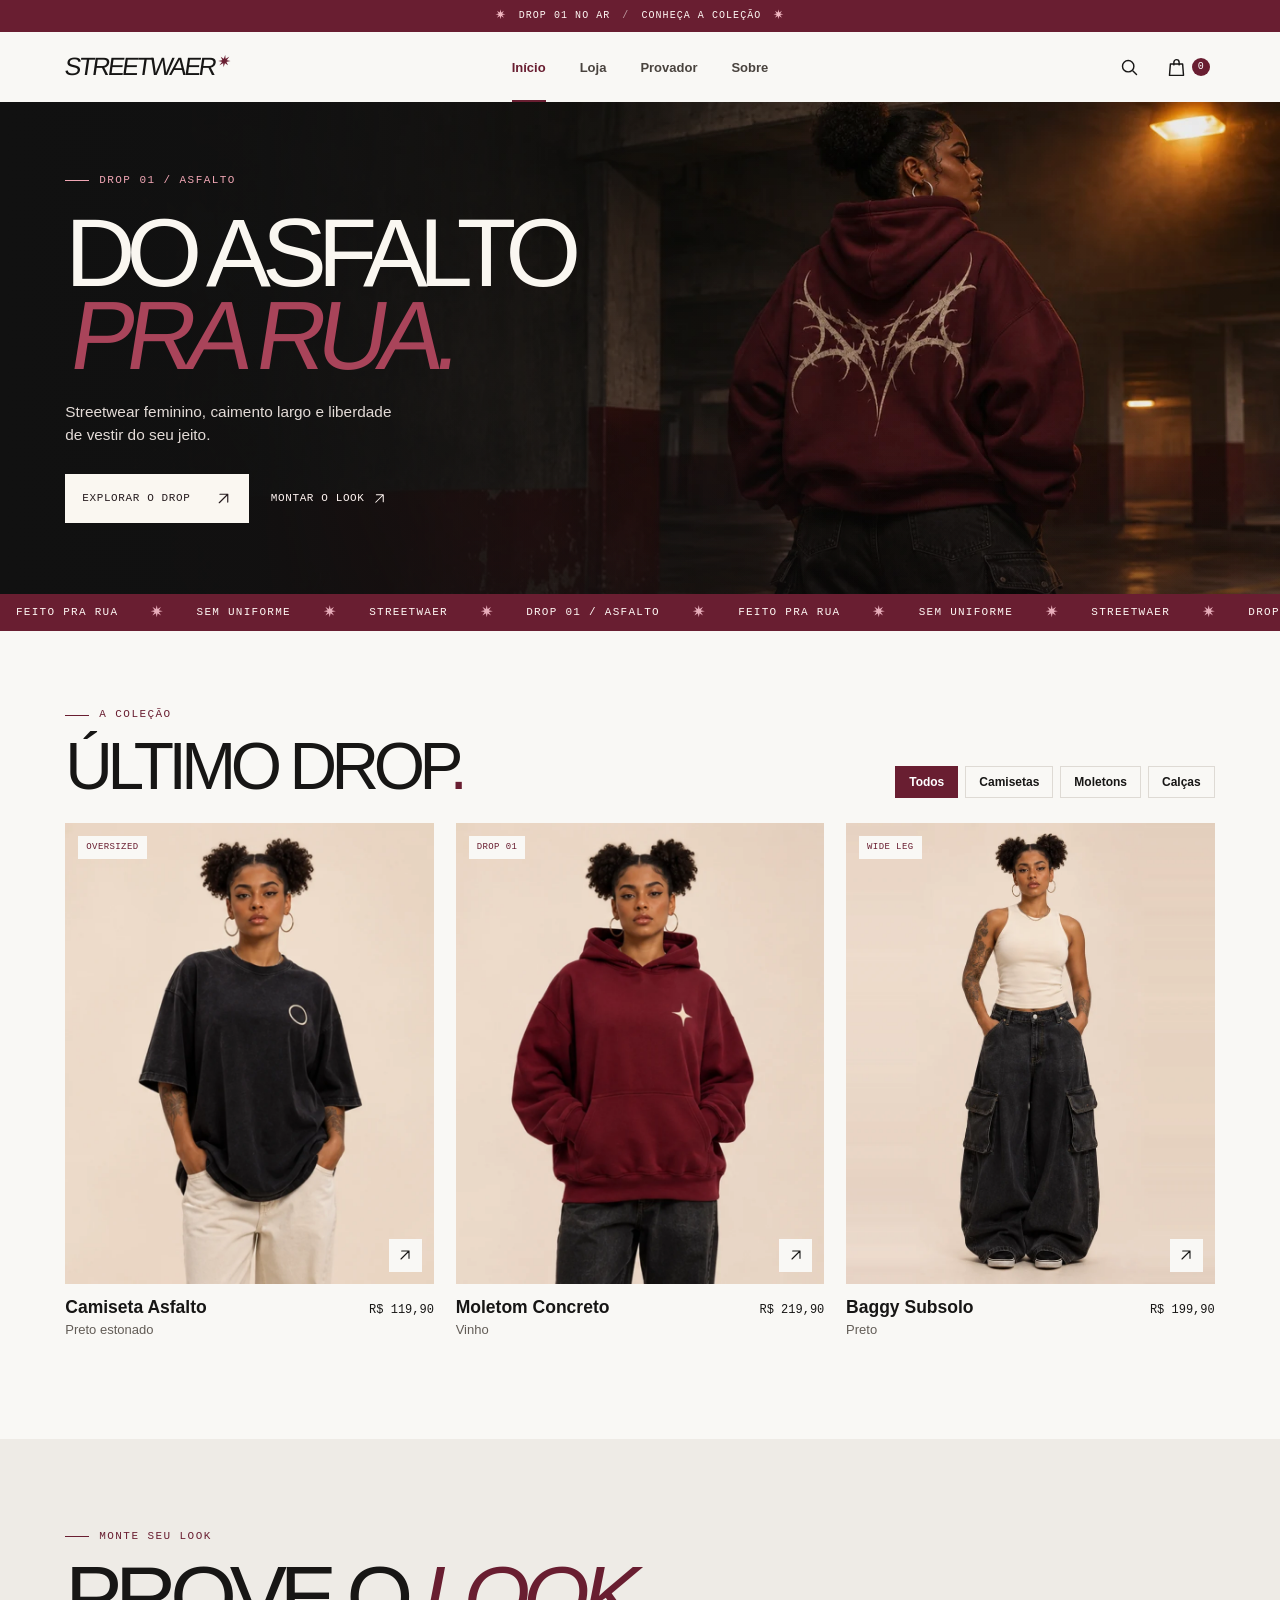
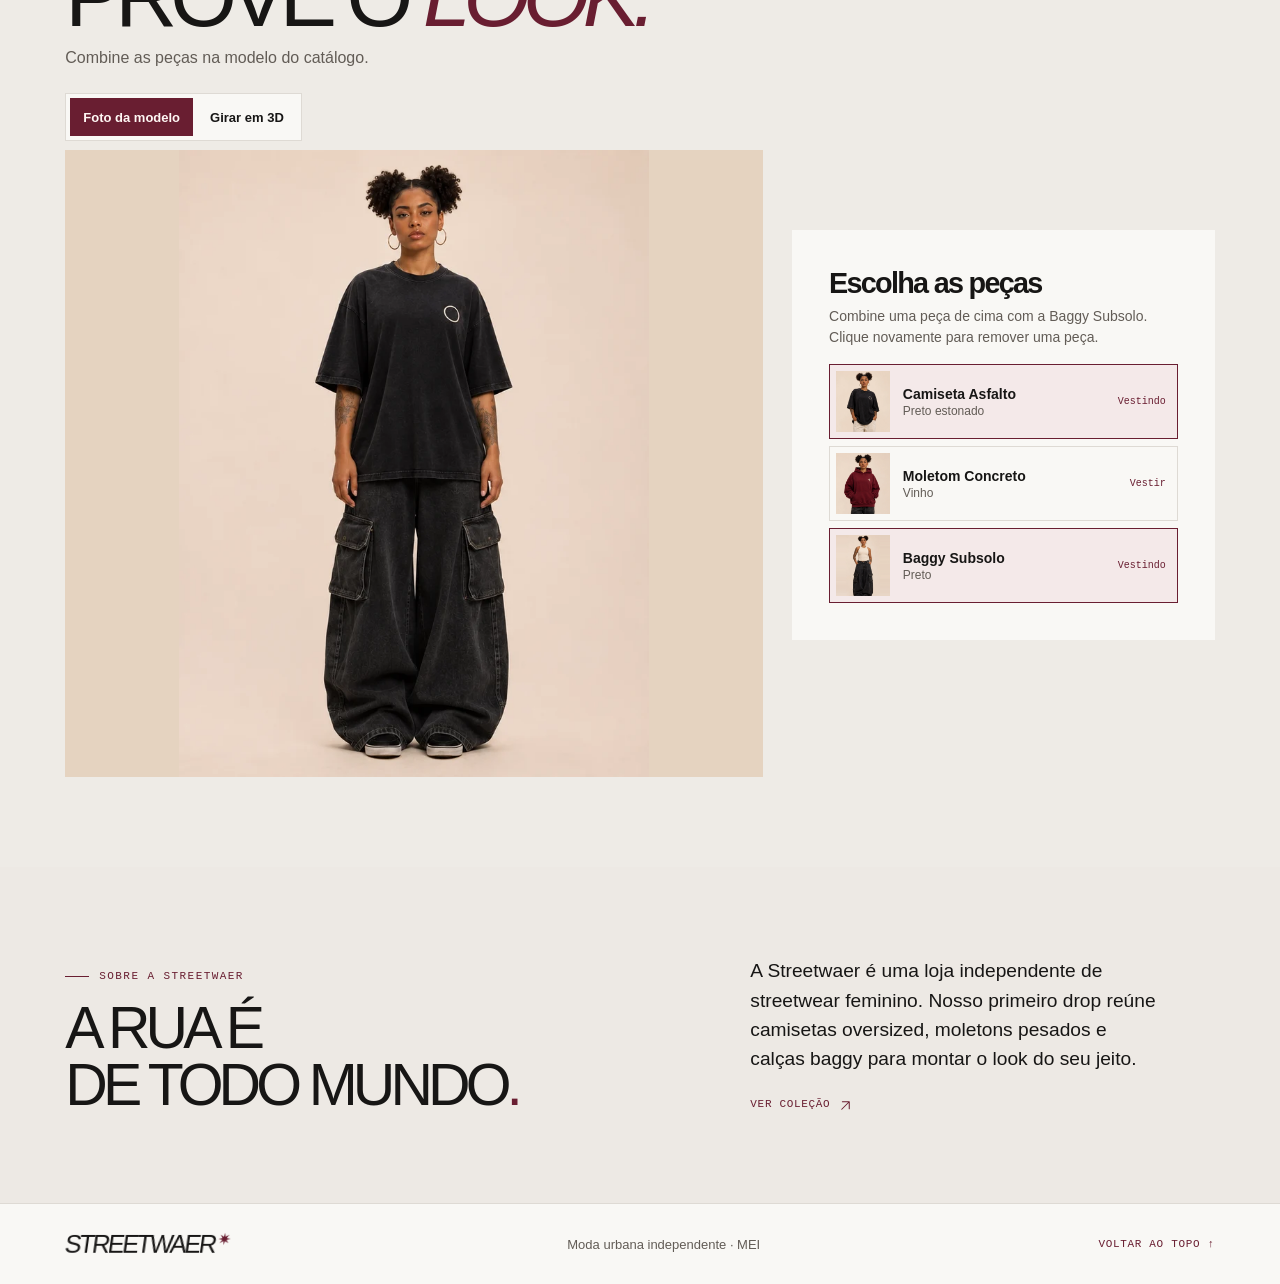
==== commit 82d905ec: "Show catalog model in photographic virtual fitting room" ====
--- a/index.html
+++ b/index.html
@@ -4,7 +4,7 @@
   <meta charset="utf-8">
   <meta name="viewport" content="width=device-width, initial-scale=1">
   <meta name="theme-color" content="#f8f7f4">
-  <meta name="description" content="Streetwaer. Streetwear feminino, caimento oversized e um provador 3D para montar seu look.">
+  <meta name="description" content="Streetwaer. Streetwear feminino, caimento oversized e um provador virtual para montar seu look.">
   <title>Streetwaer — Do asfalto pra rua</title>
   <link rel="stylesheet" href="styles.css">
   <link rel="preload" href="assets/archivo-black-latin-400-normal.woff2" as="font" type="font/woff2" crossorigin>
@@ -30,7 +30,7 @@
       <a class="brand" href="#" aria-label="Streetwaer, início">STREETWAER<span aria-hidden="true">✷</span></a>
       <nav class="main-nav" aria-label="Principal">
         <a class="current" href="#">Início</a>
-        <a href="#colecao">Loja</a><a href="#provador">Provador 3D</a>
+        <a href="#colecao">Loja</a><a href="#provador">Provador</a>
         <a href="#sobre">Sobre</a>
       </nav>
       <div class="header-actions">
@@ -40,7 +40,7 @@
       </div>
     </div>
     <nav id="mobile-nav" class="mobile-nav" aria-label="Principal no celular" hidden>
-      <a href="#">Início</a><a href="#colecao">Loja</a><a href="#provador">Provador 3D</a><a href="#sobre">Sobre</a>
+      <a href="#">Início</a><a href="#colecao">Loja</a><a href="#provador">Provador</a><a href="#sobre">Sobre</a>
     </nav>
   </header>
 
@@ -53,7 +53,7 @@
           <h1 id="hero-title">DO ASFALTO<br><em>PRA RUA.</em></h1>
           <p class="hero-description">Streetwear feminino, caimento largo e liberdade<br class="desktop-break"> de vestir do seu jeito.</p>
           <a class="button button-light" href="#colecao">EXPLORAR O DROP <svg><use href="#i-diagonal"/></svg></a>
-          <a class="hero-fitting-link" href="#provador">PROVAR EM 3D <svg><use href="#i-diagonal"/></svg></a>
+          <a class="hero-fitting-link" href="#provador">MONTAR O LOOK <svg><use href="#i-diagonal"/></svg></a>
         </div>
       </div>
     </section>
@@ -87,26 +87,35 @@
       <div class="container fitting-inner">
         <div class="fitting-header">
           <p class="eyebrow"><span></span> MONTE SEU LOOK</p>
-          <h2 id="fitting-title" tabindex="-1">PROVADOR <em>3D.</em></h2>
-          <p>Vista as peças na personagem e gire o look para ver o caimento por todos os lados.</p>
+          <h2 id="fitting-title" tabindex="-1">PROVE O <em>LOOK.</em></h2>
+          <p>Combine as peças na modelo do catálogo.</p>
         </div>
         <div class="fitting-layout">
-          <div class="fitting-stage" id="fitting-stage" aria-busy="true">
-            <div class="fitting-canvas" id="fitting-canvas"></div>
-            <p class="fitting-state" id="fitting-state" role="status">Carregando personagem…</p>
-            <div class="rotation-controls" role="group" aria-label="Girar personagem">
-              <button type="button" class="icon-button rotate-left" data-rotate="-1" aria-label="Girar à esquerda" disabled><svg aria-hidden="true"><use href="#i-arrow"/></svg></button>
-              <button type="button" class="icon-button" data-reset-view aria-label="Voltar à vista inicial" disabled><svg aria-hidden="true"><use href="#i-rotate"/></svg></button>
-              <button type="button" class="icon-button" data-rotate="1" aria-label="Girar à direita" disabled><svg aria-hidden="true"><use href="#i-arrow"/></svg></button>
+          <div class="fitting-view">
+            <div class="fitting-modes" role="group" aria-label="Visualização do look">
+              <button type="button" data-fitting-mode="photo" aria-pressed="true" aria-controls="fitting-photo">Foto da modelo</button>
+              <button type="button" data-fitting-mode="3d" aria-pressed="false" aria-controls="fitting-stage">Girar em 3D</button>
             </div>
-            <p class="stage-hint">ARRASTE PARA GIRAR</p>
-            <button class="fitting-zoom" type="button" data-fitting-zoom aria-pressed="false" disabled>VER DE PERTO</button>
+            <figure class="fitting-photo" id="fitting-photo">
+              <img id="fitting-look-image" src="assets/look-camiseta-baggy.webp" alt="Modelo vestindo Camiseta Asfalto e Baggy Subsolo" width="675" height="900" loading="lazy">
+            </figure>
+            <div class="fitting-stage" id="fitting-stage" aria-busy="false" hidden>
+              <div class="fitting-canvas" id="fitting-canvas"></div>
+              <p class="fitting-state" id="fitting-state" role="status">Carregando personagem…</p>
+              <div class="rotation-controls" role="group" aria-label="Girar personagem">
+                <button type="button" class="icon-button rotate-left" data-rotate="-1" aria-label="Girar à esquerda" disabled><svg aria-hidden="true"><use href="#i-arrow"/></svg></button>
+                <button type="button" class="icon-button" data-reset-view aria-label="Voltar à vista inicial" disabled><svg aria-hidden="true"><use href="#i-rotate"/></svg></button>
+                <button type="button" class="icon-button" data-rotate="1" aria-label="Girar à direita" disabled><svg aria-hidden="true"><use href="#i-arrow"/></svg></button>
+              </div>
+              <p class="stage-hint">ARRASTE PARA GIRAR</p>
+              <button class="fitting-zoom" type="button" data-fitting-zoom aria-pressed="false" disabled>VER DE PERTO</button>
+            </div>
           </div>
           <div class="fitting-wardrobe">
             <h3>Escolha as peças</h3>
             <p>Combine uma peça de cima com a Baggy Subsolo. Clique novamente para remover uma peça.</p>
             <div id="fitting-outfits"></div>
-            <details class="fitting-reference">
+            <details class="fitting-reference" hidden>
               <summary>Comparar com a foto do catálogo</summary>
               <figure>
                 <img id="fitting-reference-image" src="assets/camiseta.webp" alt="Camiseta Asfalto vestida na modelo" width="800" height="1000" loading="lazy">
--- a/styles.css
+++ b/styles.css
@@ -338,3 +338,47 @@
   margin-top: 5px;
   color: var(--muted);
 }
+
+.fitting-view { min-width: 0; align-self: start; }
+
+.fitting-modes {
+  display: flex;
+  gap: 4px;
+  padding: 4px;
+  margin-bottom: 9px;
+  width: fit-content;
+  border: 1px solid var(--line);
+  background: var(--paper);
+}
+
+.fitting-modes button {
+  min-height: 38px;
+  padding: 5px 13px;
+  border: 0;
+  background: transparent;
+  color: var(--ink);
+  font-size: 13px;
+  font-weight: 700;
+}
+
+.fitting-modes button[aria-pressed="true"] {
+  background: var(--wine);
+  color: #fff7f4;
+}
+
+.fitting-photo {
+  display: grid;
+  place-items: center;
+  height: clamp(420px, 49vw, 640px);
+  margin: 0;
+  overflow: hidden;
+  background: #e5d3c0;
+}
+
+.fitting-photo img {
+  display: block;
+  width: 100%;
+  height: 100%;
+  min-height: 0;
+  object-fit: contain;
+}
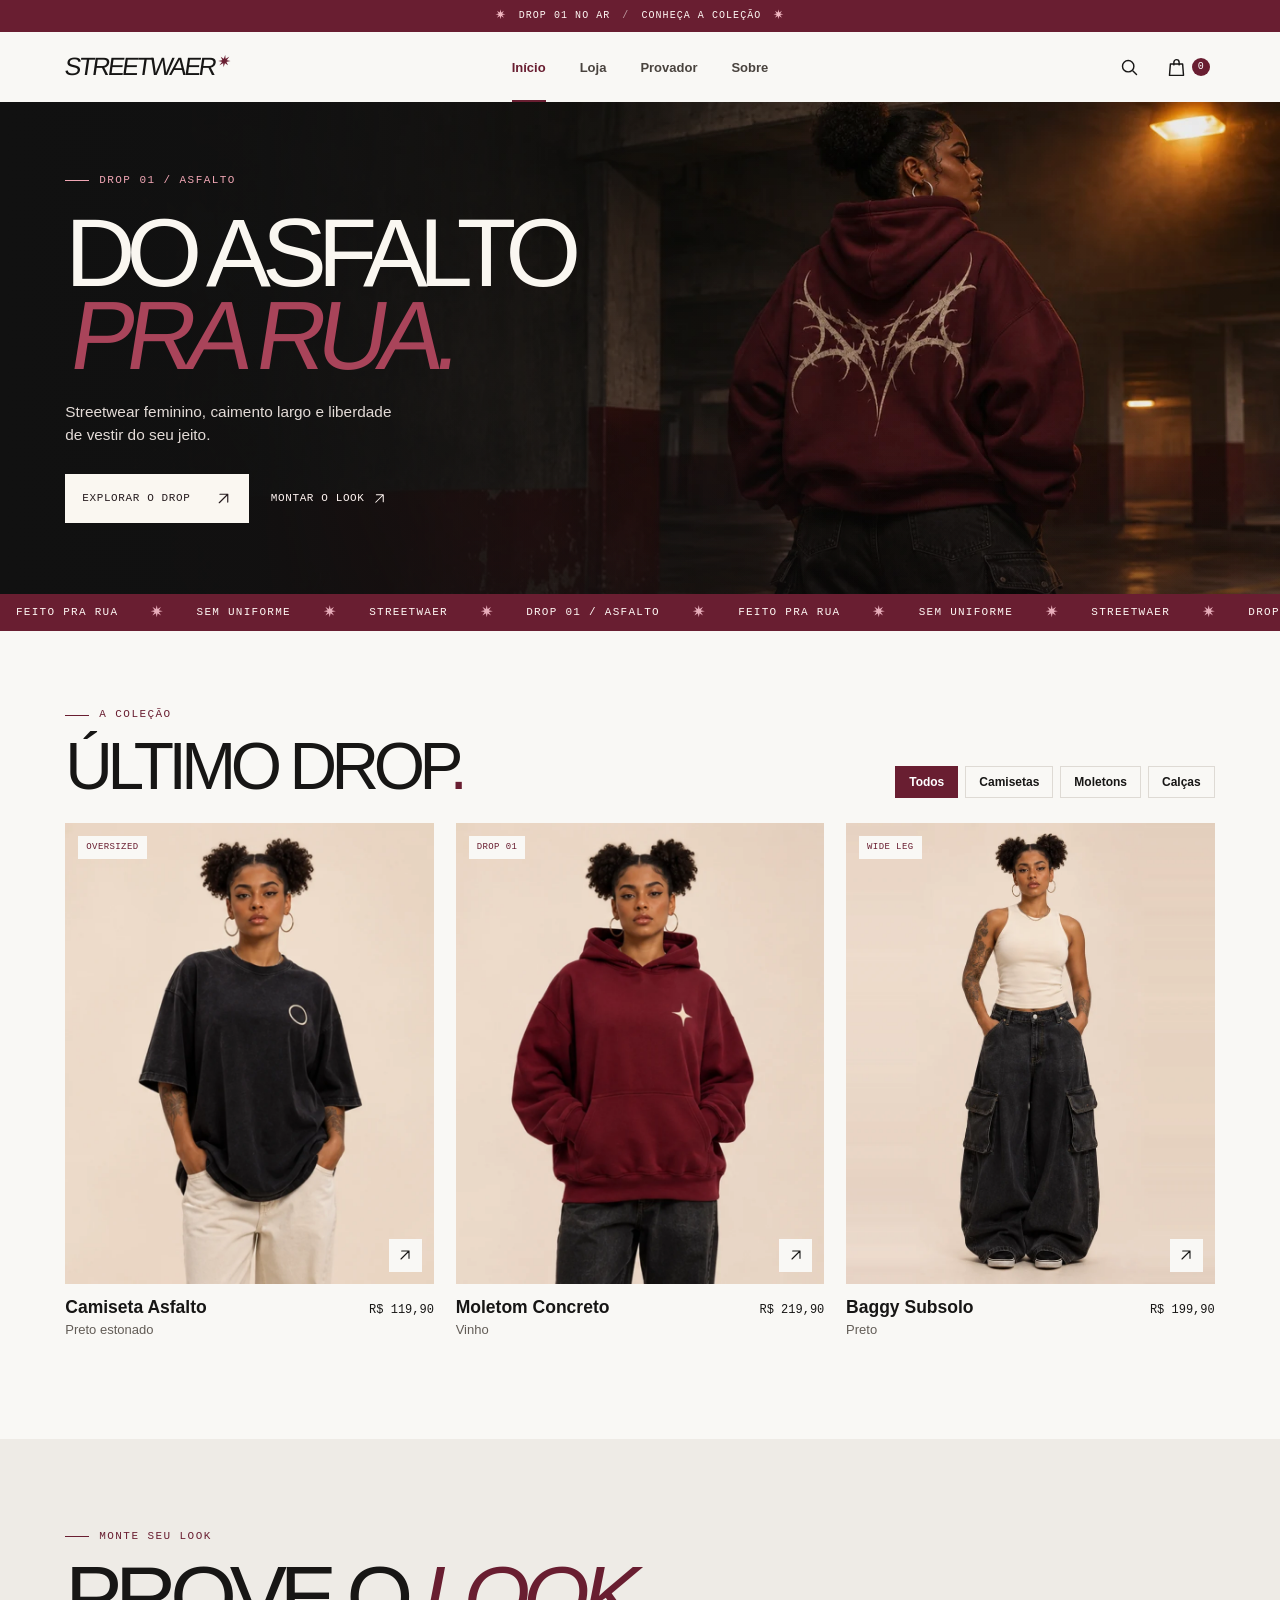
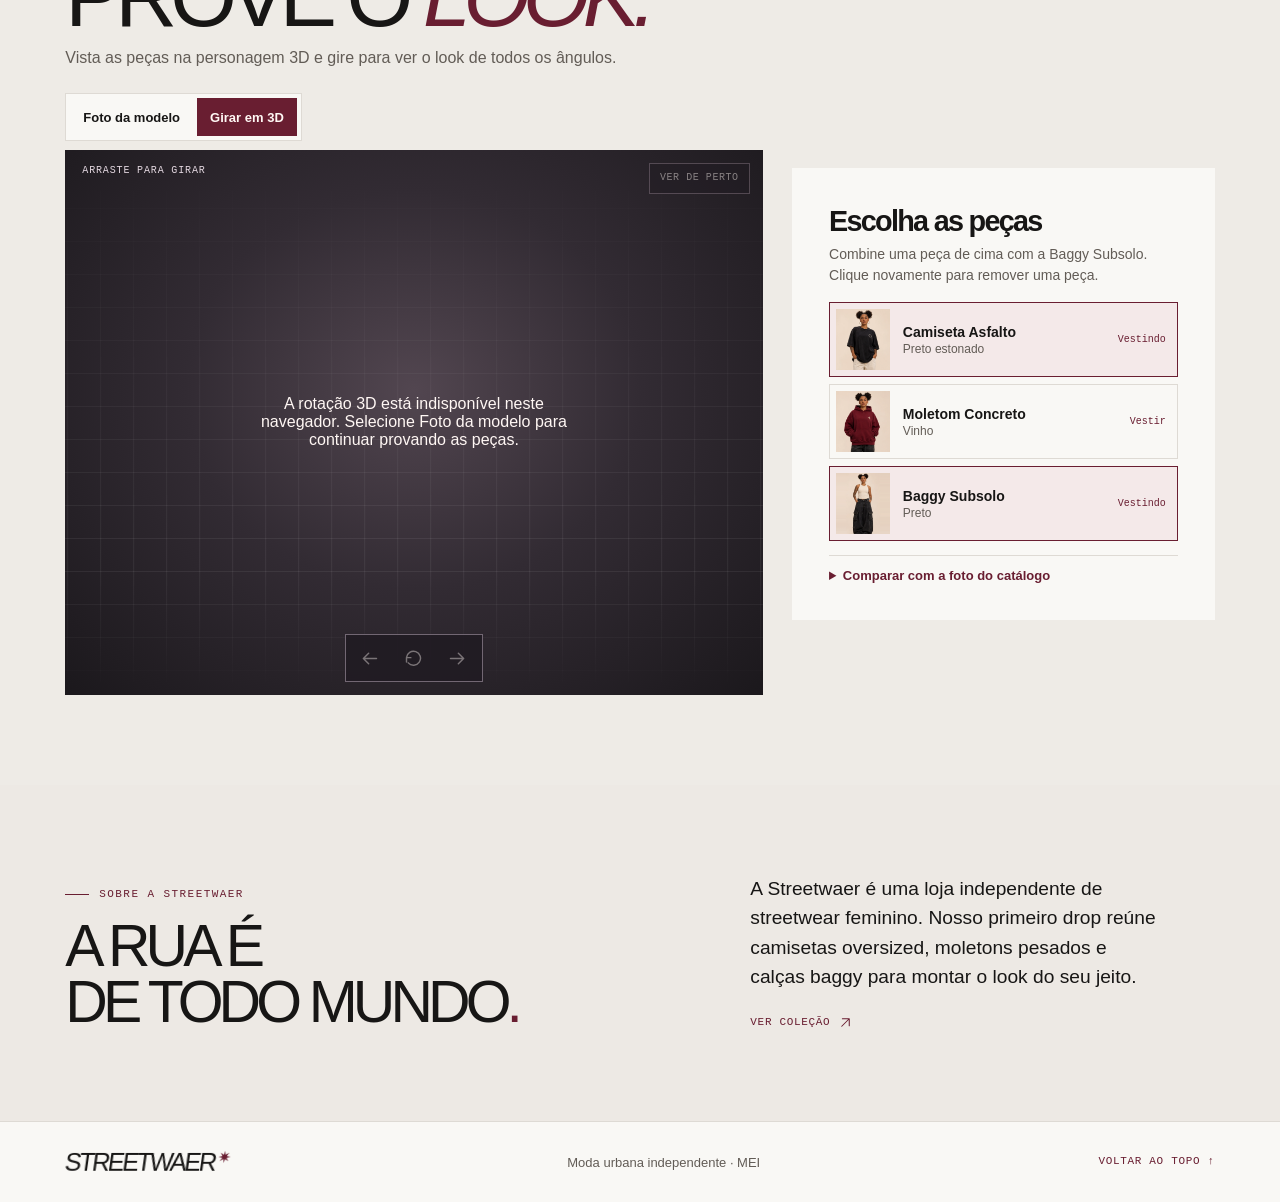
==== commit 9eb60160: "Replace fitting room avatar with a human 3D mesh" ====
--- a/index.html
+++ b/index.html
@@ -88,18 +88,18 @@
         <div class="fitting-header">
           <p class="eyebrow"><span></span> MONTE SEU LOOK</p>
           <h2 id="fitting-title" tabindex="-1">PROVE O <em>LOOK.</em></h2>
-          <p>Combine as peças na modelo do catálogo.</p>
+          <p>Vista as peças na personagem 3D e gire para ver o look de todos os ângulos.</p>
         </div>
         <div class="fitting-layout">
           <div class="fitting-view">
             <div class="fitting-modes" role="group" aria-label="Visualização do look">
-              <button type="button" data-fitting-mode="photo" aria-pressed="true" aria-controls="fitting-photo">Foto da modelo</button>
-              <button type="button" data-fitting-mode="3d" aria-pressed="false" aria-controls="fitting-stage">Girar em 3D</button>
+              <button type="button" data-fitting-mode="photo" aria-pressed="false" aria-controls="fitting-photo">Foto da modelo</button>
+              <button type="button" data-fitting-mode="3d" aria-pressed="true" aria-controls="fitting-stage">Girar em 3D</button>
             </div>
-            <figure class="fitting-photo" id="fitting-photo">
+            <figure class="fitting-photo" id="fitting-photo" hidden>
               <img id="fitting-look-image" src="assets/look-camiseta-baggy.webp" alt="Modelo vestindo Camiseta Asfalto e Baggy Subsolo" width="675" height="900" loading="lazy">
             </figure>
-            <div class="fitting-stage" id="fitting-stage" aria-busy="false" hidden>
+            <div class="fitting-stage" id="fitting-stage" aria-busy="true">
               <div class="fitting-canvas" id="fitting-canvas"></div>
               <p class="fitting-state" id="fitting-state" role="status">Carregando personagem…</p>
               <div class="rotation-controls" role="group" aria-label="Girar personagem">
@@ -115,7 +115,7 @@
             <h3>Escolha as peças</h3>
             <p>Combine uma peça de cima com a Baggy Subsolo. Clique novamente para remover uma peça.</p>
             <div id="fitting-outfits"></div>
-            <details class="fitting-reference" hidden>
+            <details class="fitting-reference">
               <summary>Comparar com a foto do catálogo</summary>
               <figure>
                 <img id="fitting-reference-image" src="assets/camiseta.webp" alt="Camiseta Asfalto vestida na modelo" width="800" height="1000" loading="lazy">
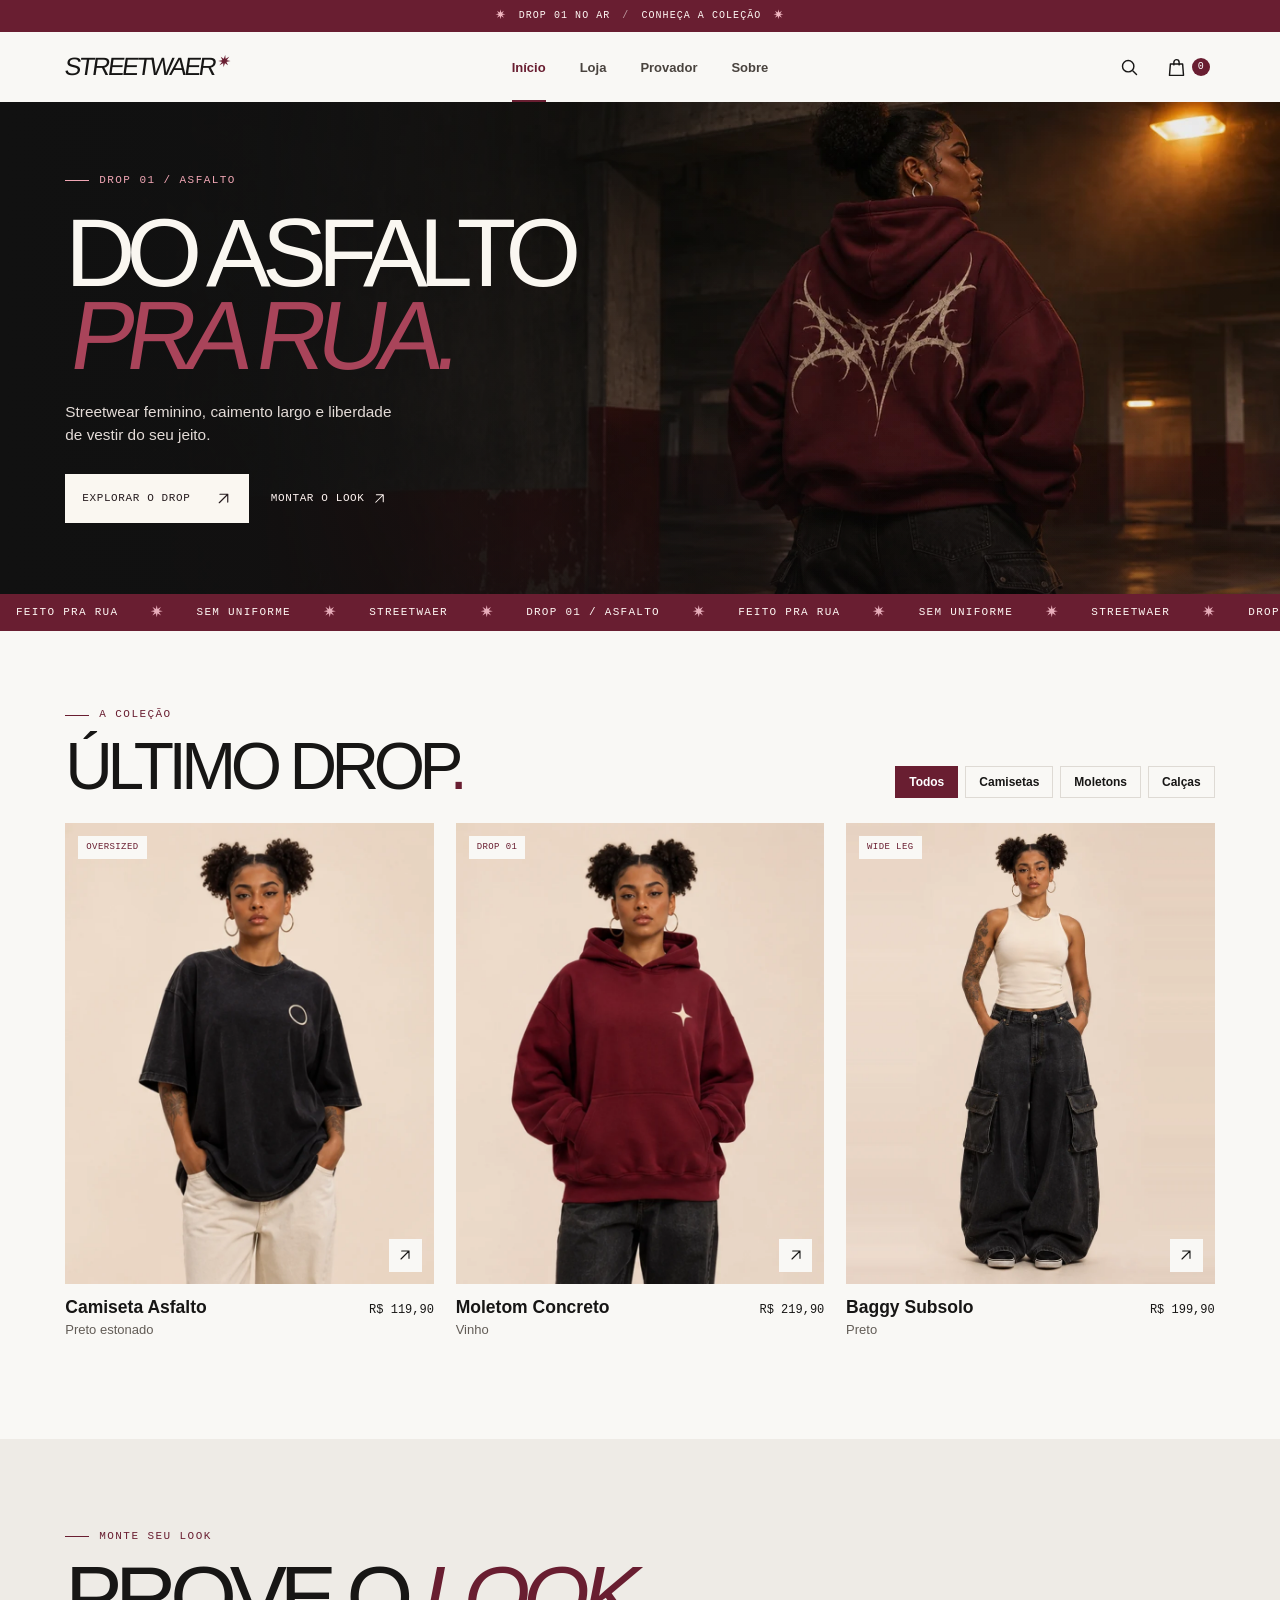
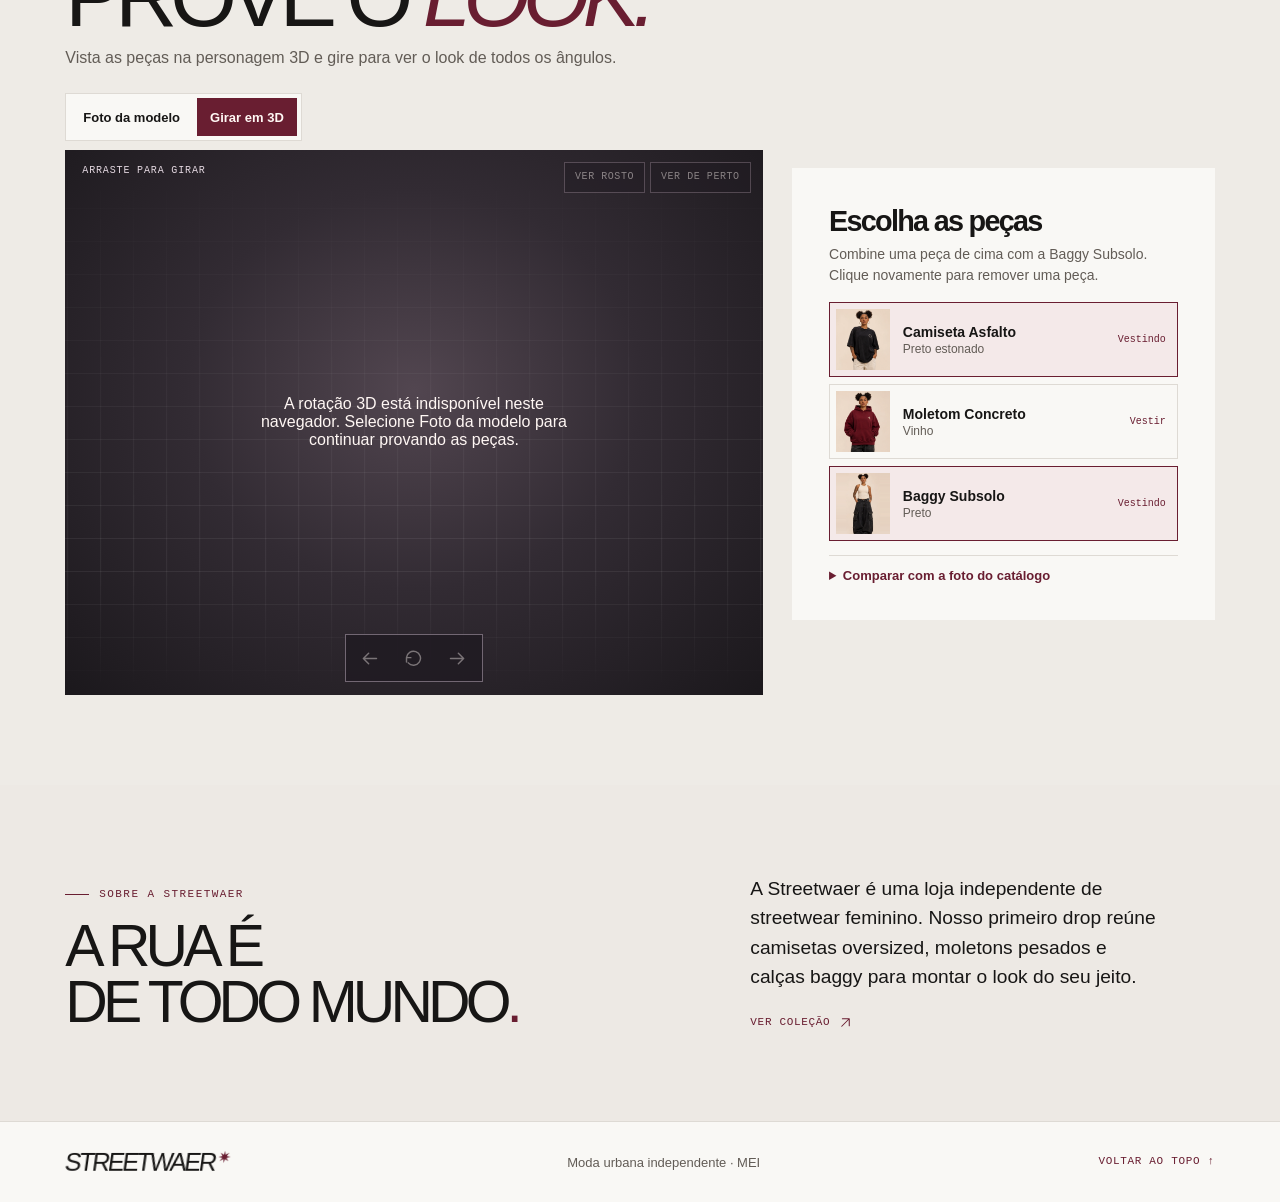
==== commit 4b60eac1: "Refine 3D portrait and add face inspection view" ====
--- a/index.html
+++ b/index.html
@@ -108,7 +108,10 @@
                 <button type="button" class="icon-button" data-rotate="1" aria-label="Girar à direita" disabled><svg aria-hidden="true"><use href="#i-arrow"/></svg></button>
               </div>
               <p class="stage-hint">ARRASTE PARA GIRAR</p>
-              <button class="fitting-zoom" type="button" data-fitting-zoom aria-pressed="false" disabled>VER DE PERTO</button>
+              <div class="fitting-views" role="group" aria-label="Enquadramento da personagem">
+                <button class="fitting-zoom" type="button" data-fitting-face aria-pressed="false" disabled>VER ROSTO</button>
+                <button class="fitting-zoom" type="button" data-fitting-zoom aria-pressed="false" disabled>VER DE PERTO</button>
+              </div>
             </div>
           </div>
           <div class="fitting-wardrobe">
--- a/styles.css
+++ b/styles.css
@@ -289,9 +289,6 @@
 }
 
 .fitting-zoom {
-  position: absolute;
-  top: 13px;
-  right: 13px;
   padding: 8px 10px;
   border: 1px solid #8c7b88;
   background: #211b23e6;
@@ -382,3 +379,18 @@
   min-height: 0;
   object-fit: contain;
 }
+
+.fitting-views {
+  position: absolute;
+  top: 12px;
+  right: 12px;
+  display: flex;
+  flex-wrap: wrap;
+  justify-content: end;
+  gap: 5px;
+}
+
+@media (max-width: 520px) {
+  .stage-hint { top: auto; bottom: 66px; left: 50%; transform: translateX(-50%); white-space: nowrap; }
+  .fitting-stage:has([data-fitting-face][aria-pressed="true"]) .stage-hint { display: none; }
+}
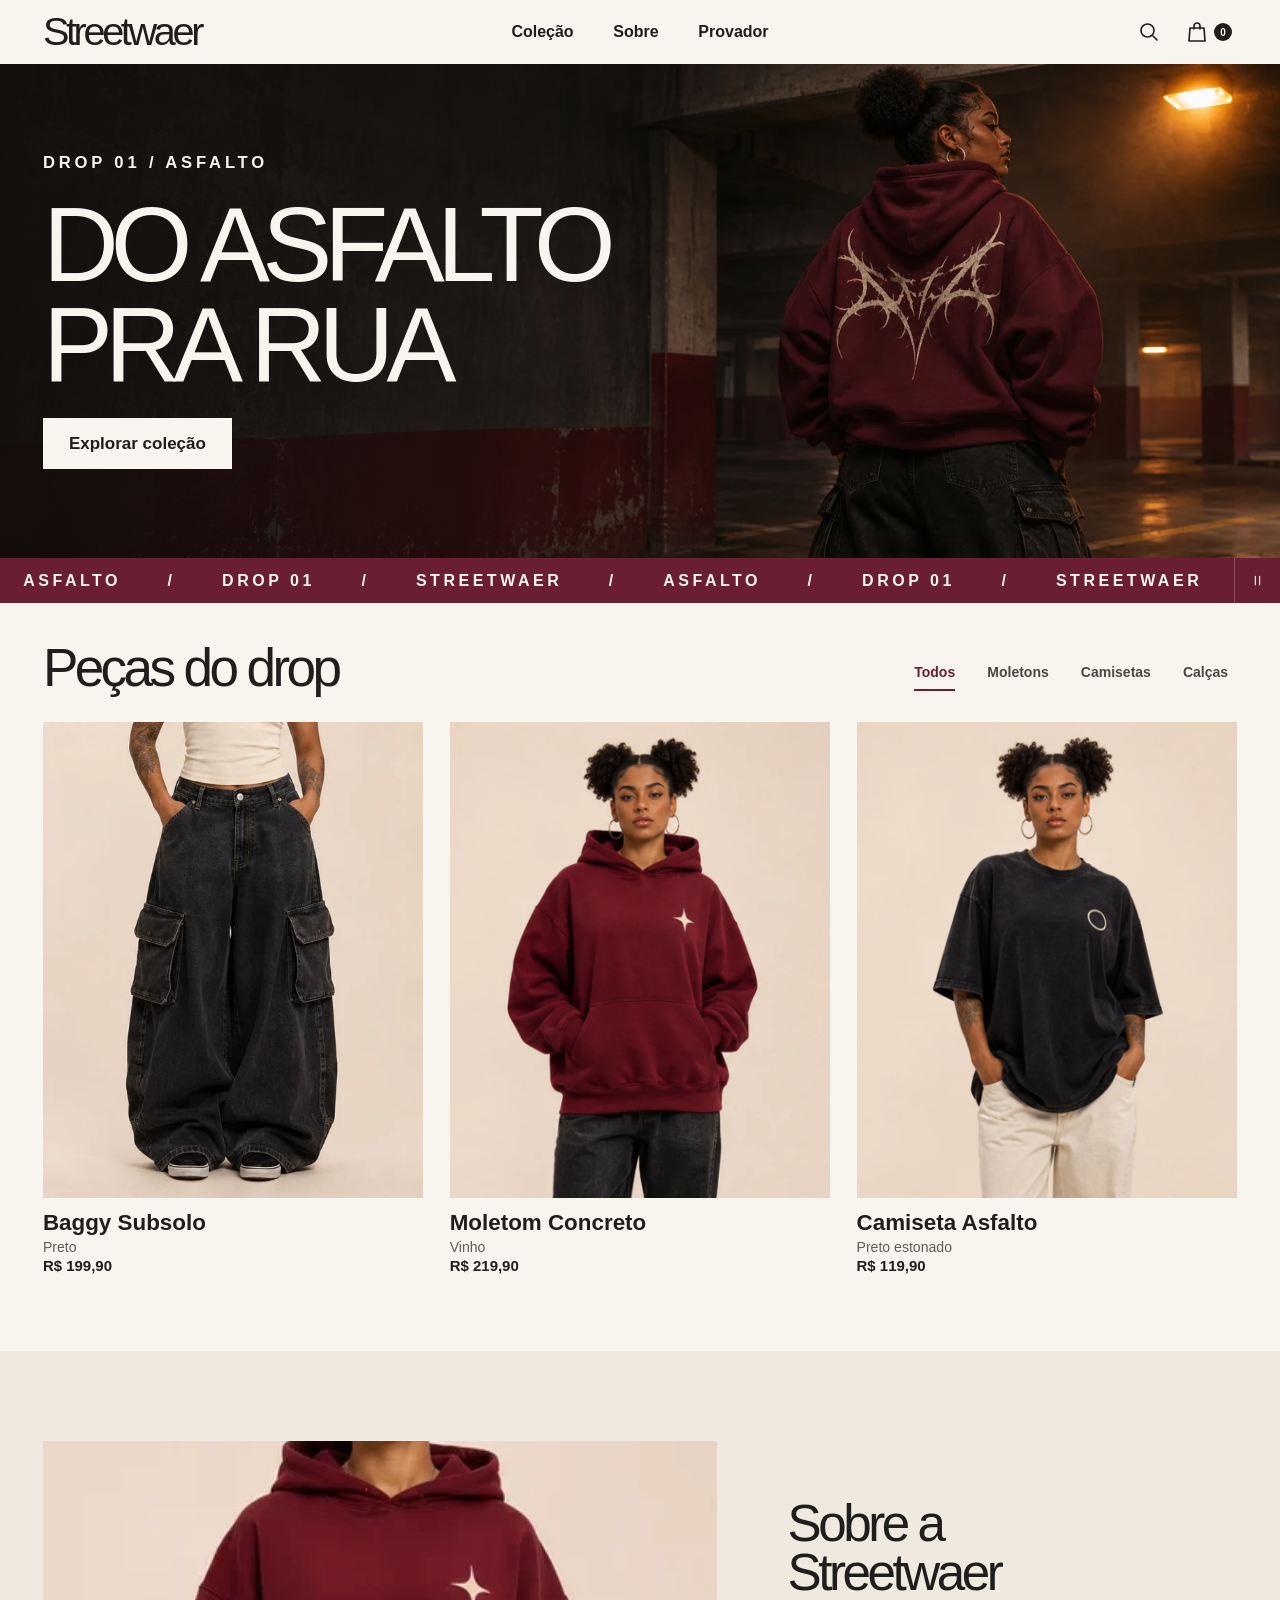
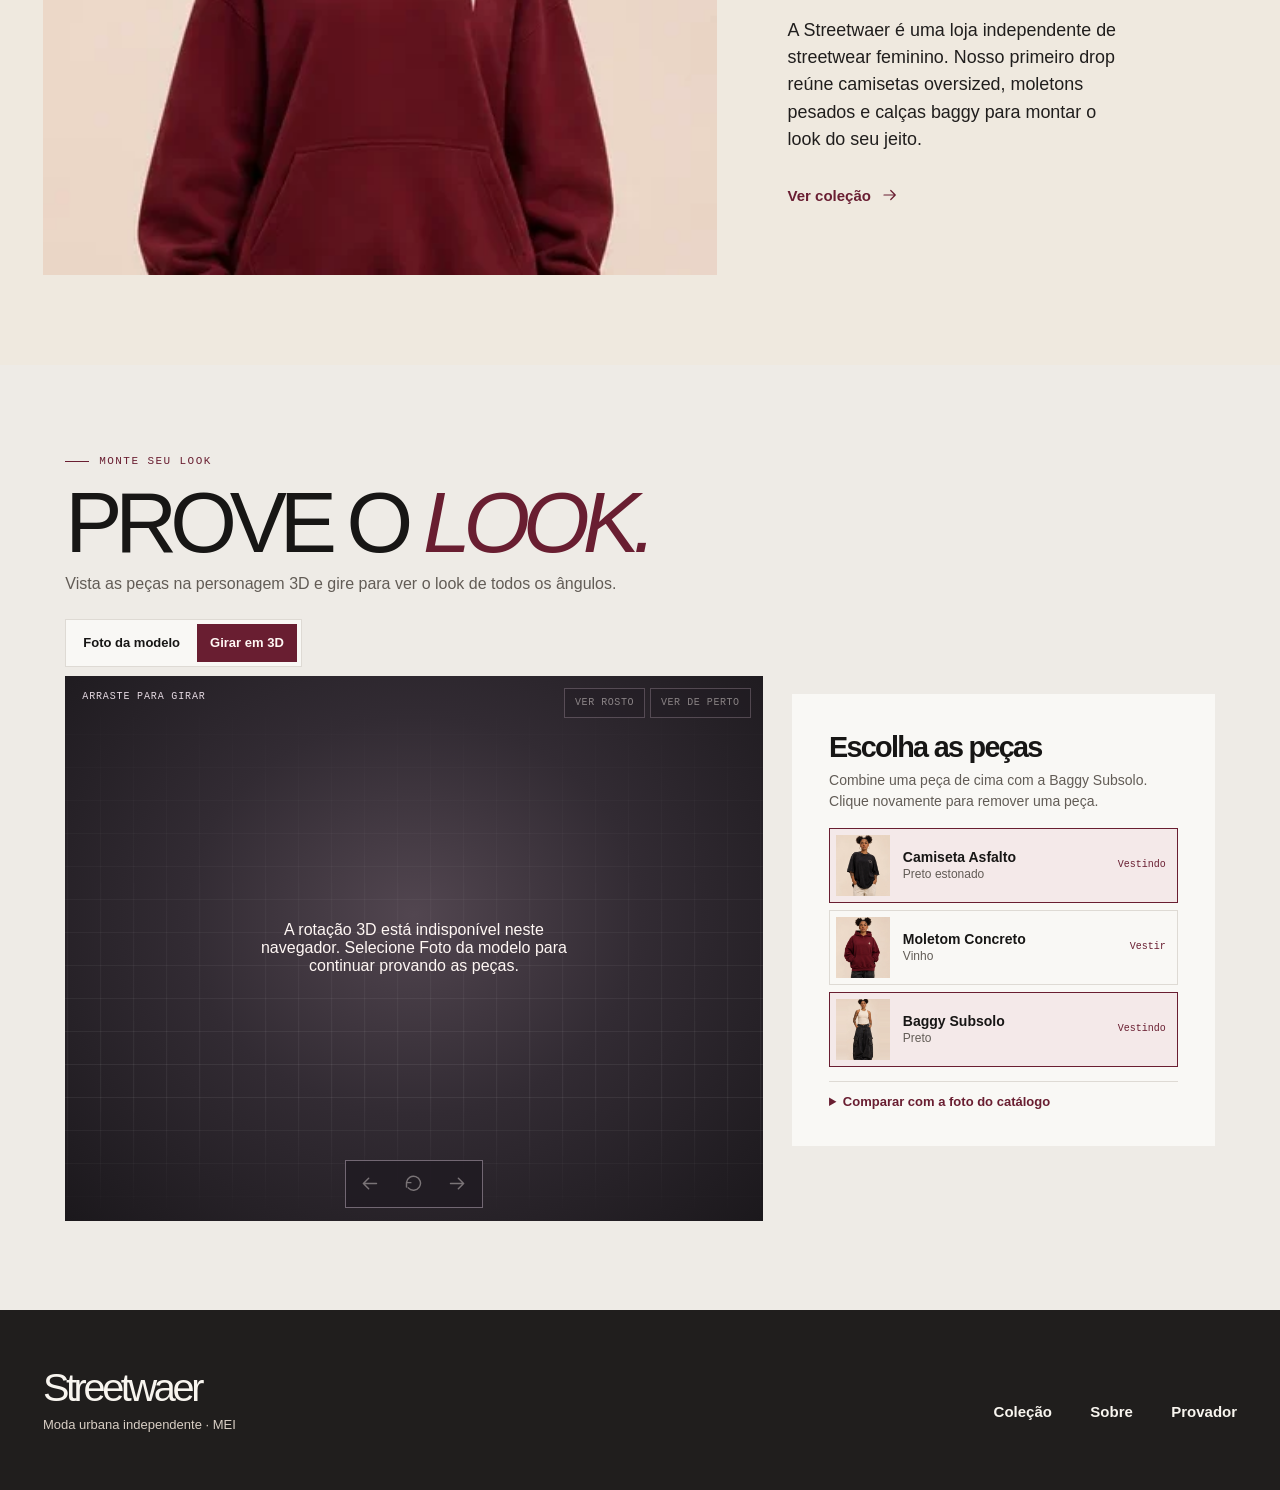
==== commit 5867687e: "Redesign Streetwaer storefront for the Asfalto collection" ====
--- a/index.html
+++ b/index.html
@@ -3,11 +3,12 @@
 <head>
   <meta charset="utf-8">
   <meta name="viewport" content="width=device-width, initial-scale=1">
-  <meta name="theme-color" content="#f8f7f4">
+  <meta name="theme-color" content="#F8F5EF">
   <meta name="description" content="Streetwaer. Streetwear feminino, caimento oversized e um provador virtual para montar seu look.">
   <title>Streetwaer — Do asfalto pra rua</title>
   <link rel="stylesheet" href="styles.css">
   <link rel="preload" href="assets/archivo-black-latin-400-normal.woff2" as="font" type="font/woff2" crossorigin>
+  <link rel="icon" href="data:,">
   <script src="app.js" defer></script>
 </head>
 <body>
@@ -17,6 +18,8 @@
     <symbol id="i-arrow" viewBox="0 0 24 24"><path d="M4 12h15m-6-6 6 6-6 6"/></symbol>
     <symbol id="i-diagonal" viewBox="0 0 24 24"><path d="M6 18 18 6M7 6h11v11"/></symbol>
     <symbol id="i-close" viewBox="0 0 24 24"><path d="m6 6 12 12M18 6 6 18"/></symbol>
+    <symbol id="i-pause" viewBox="0 0 24 24"><path d="M9 6v12m6-12v12"/></symbol>
+    <symbol id="i-play" viewBox="0 0 24 24"><path d="m9 5 11 7-11 7V5Z"/></symbol>
     <symbol id="i-menu" viewBox="0 0 24 24"><path d="M4 7h16M4 12h16M4 17h16"/></symbol>
     <symbol id="i-plus" viewBox="0 0 24 24"><path d="M12 5v14M5 12h14"/></symbol>
     <symbol id="i-rotate" viewBox="0 0 24 24"><path d="M4 11a8 8 0 1 1 2 6m-2-1v-5h5"/></symbol>
@@ -24,63 +27,88 @@
   </svg>
 
   <a class="skip-link" href="#conteudo">Pular para o conteúdo</a>
-  <div class="announcement"><span aria-hidden="true">✷</span> DROP 01 NO AR <span class="announcement-divider" aria-hidden="true">/</span> CONHEÇA A COLEÇÃO <span aria-hidden="true">✷</span></div>
-  <header class="header">
+  <header class="header" id="topo">
     <div class="container header-inner">
-      <a class="brand" href="#" aria-label="Streetwaer, início">STREETWAER<span aria-hidden="true">✷</span></a>
+      <a class="brand" href="#topo" aria-label="Streetwaer, início">Streetwaer</a>
       <nav class="main-nav" aria-label="Principal">
-        <a class="current" href="#">Início</a>
-        <a href="#colecao">Loja</a><a href="#provador">Provador</a>
+        <a href="#colecao">Coleção</a>
         <a href="#sobre">Sobre</a>
+        <a href="#provador">Provador</a>
       </nav>
       <div class="header-actions">
-        <button class="icon-button" type="button" data-open-search aria-label="Buscar"><svg><use href="#i-search"/></svg></button>
-        <button class="icon-button bag-button" type="button" data-open-cart aria-label="Sacola, 0 itens"><svg><use href="#i-bag"/></svg><span id="bag-count">0</span></button>
-        <button class="icon-button mobile-menu" type="button" aria-expanded="false" aria-controls="mobile-nav" aria-label="Menu"><svg><use href="#i-menu"/></svg></button>
-      </div>
-    </div>
-    <nav id="mobile-nav" class="mobile-nav" aria-label="Principal no celular" hidden>
-      <a href="#">Início</a><a href="#colecao">Loja</a><a href="#provador">Provador</a><a href="#sobre">Sobre</a>
+        <button class="icon-button" type="button" data-open-search aria-label="Buscar"><svg aria-hidden="true"><use href="#i-search"/></svg></button>
+        <button class="icon-button bag-button" type="button" data-open-cart aria-label="Sacola, 0 itens"><svg aria-hidden="true"><use href="#i-bag"/></svg><span id="bag-count" aria-hidden="true">0</span></button>
+        <button class="icon-button mobile-menu" type="button" aria-expanded="false" aria-controls="mobile-nav" aria-label="Menu"><svg aria-hidden="true"><use href="#i-menu"/></svg></button>
+      </div>
+    </div>
+    <nav id="mobile-nav" class="mobile-nav container" aria-label="Principal no celular" hidden>
+      <a href="#colecao">Coleção</a>
+      <a href="#sobre">Sobre</a>
+      <a href="#provador">Provador</a>
     </nav>
   </header>
 
   <main id="conteudo">
     <section class="hero" aria-labelledby="hero-title">
-      <div class="hero-image"></div>
+      <picture class="hero-image">
+        <source media="(max-width: 720px)" srcset="assets/asfalto-mobile.webp" width="610" height="616">
+        <img src="assets/asfalto.webp" alt="Modelo com moletom vinho e calça cargo preta em um estacionamento de concreto" width="1600" height="616" fetchpriority="high">
+      </picture>
       <div class="container hero-inner">
         <div class="hero-copy">
-          <p class="eyebrow hero-eyebrow"><span></span> DROP 01 / ASFALTO</p>
-          <h1 id="hero-title">DO ASFALTO<br><em>PRA RUA.</em></h1>
-          <p class="hero-description">Streetwear feminino, caimento largo e liberdade<br class="desktop-break"> de vestir do seu jeito.</p>
-          <a class="button button-light" href="#colecao">EXPLORAR O DROP <svg><use href="#i-diagonal"/></svg></a>
-          <a class="hero-fitting-link" href="#provador">MONTAR O LOOK <svg><use href="#i-diagonal"/></svg></a>
-        </div>
-      </div>
-    </section>
-
-    <div class="ticker" aria-hidden="true">
-      <div class="ticker-track">
-        <div class="ticker-group"><span>FEITO PRA RUA</span><b>✷</b><span>SEM UNIFORME</span><b>✷</b><span>STREETWAER</span><b>✷</b><span>DROP 01 / ASFALTO</span><b>✷</b></div>
-        <div class="ticker-group"><span>FEITO PRA RUA</span><b>✷</b><span>SEM UNIFORME</span><b>✷</b><span>STREETWAER</span><b>✷</b><span>DROP 01 / ASFALTO</span><b>✷</b></div>
-        <div class="ticker-group"><span>FEITO PRA RUA</span><b>✷</b><span>SEM UNIFORME</span><b>✷</b><span>STREETWAER</span><b>✷</b><span>DROP 01 / ASFALTO</span><b>✷</b></div>
-        <div class="ticker-group"><span>FEITO PRA RUA</span><b>✷</b><span>SEM UNIFORME</span><b>✷</b><span>STREETWAER</span><b>✷</b><span>DROP 01 / ASFALTO</span><b>✷</b></div>
-      </div>
-    </div>
-
-    <section class="collection container" id="colecao" aria-labelledby="collection-title">
-      <p class="eyebrow collection-label"><span></span> A COLEÇÃO</p>
+          <p class="hero-eyebrow">DROP 01 / ASFALTO</p>
+          <h1 id="hero-title"><span>DO ASFALTO</span> <span>PRA RUA</span></h1>
+          <a class="hero-cta" href="#colecao">Explorar coleção</a>
+        </div>
+      </div>
+    </section>
+
+    <div class="ticker">
+      <p class="sr-only">Asfalto / Drop 01 / Streetwaer</p>
+      <p class="ticker-static" aria-hidden="true">Asfalto / Drop 01 / Streetwaer</p>
+      <div class="ticker-viewport" id="ticker-motion" aria-hidden="true">
+        <div class="ticker-track">
+          <div class="ticker-group">
+            <span>Asfalto</span><span>/</span><span>Drop 01</span><span>/</span><span>Streetwaer</span><span>/</span>
+            <span>Asfalto</span><span>/</span><span>Drop 01</span><span>/</span><span>Streetwaer</span><span>/</span>
+          </div>
+          <div class="ticker-group">
+            <span>Asfalto</span><span>/</span><span>Drop 01</span><span>/</span><span>Streetwaer</span><span>/</span>
+            <span>Asfalto</span><span>/</span><span>Drop 01</span><span>/</span><span>Streetwaer</span><span>/</span>
+          </div>
+        </div>
+      </div>
+      <button class="ticker-toggle" type="button" aria-label="Pausar faixa da campanha" aria-controls="ticker-motion" aria-pressed="false">
+        <svg aria-hidden="true"><use href="#i-pause"/></svg>
+      </button>
+    </div>
+
+    <section class="collection container" id="colecao" aria-labelledby="collection-title" tabindex="-1">
       <div class="collection-heading">
-        <h2 id="collection-title">ÚLTIMO DROP<span>.</span></h2>
+        <h2 id="collection-title">Peças do drop</h2>
         <div class="filters" role="group" aria-label="Filtrar coleção">
-          <button class="filter" aria-pressed="true" data-filter="todos">Todos</button>
-          <button class="filter" aria-pressed="false" data-filter="camisetas">Camisetas</button>
-          <button class="filter" aria-pressed="false" data-filter="moletons">Moletons</button>
-          <button class="filter" aria-pressed="false" data-filter="calcas">Calças</button>
+          <button class="filter" type="button" aria-pressed="true" data-filter="todos">Todos</button>
+          <button class="filter" type="button" aria-pressed="false" data-filter="moletons">Moletons</button>
+          <button class="filter" type="button" aria-pressed="false" data-filter="camisetas">Camisetas</button>
+          <button class="filter" type="button" aria-pressed="false" data-filter="calcas">Calças</button>
         </div>
       </div>
       <div class="product-grid" id="product-grid"></div>
       <p class="sr-only" id="filter-status" role="status"></p>
       <noscript>Ative o JavaScript para explorar a coleção e usar a sacola.</noscript>
+    </section>
+
+    <section class="about" id="sobre" aria-labelledby="about-title">
+      <div class="container about-inner">
+        <figure class="about-photo">
+          <img src="assets/asfalto-detalhe.webp" alt="Detalhe da estampa clara, da costura e do bolso canguru do moletom vinho" width="416" height="268" loading="lazy" decoding="async">
+        </figure>
+        <div class="about-copy">
+          <h2 id="about-title">Sobre a Streetwaer</h2>
+          <p>A Streetwaer é uma loja independente de streetwear feminino. Nosso primeiro drop reúne camisetas oversized, moletons pesados e calças baggy para montar o look do seu jeito.</p>
+          <a class="about-link" href="#colecao">Ver coleção <svg aria-hidden="true"><use href="#i-arrow"/></svg></a>
+        </div>
+      </div>
     </section>
 
     <section class="fitting" id="provador" aria-labelledby="fitting-title">
@@ -131,25 +159,19 @@
       </div>
     </section>
 
-    <section class="about" id="sobre" aria-labelledby="about-title">
-      <div class="container about-inner">
-        <div>
-          <p class="eyebrow"><span></span> SOBRE A STREETWAER</p>
-          <h2 id="about-title">A RUA É<br>DE TODO MUNDO<span>.</span></h2>
-        </div>
-        <div class="about-copy">
-          <p>A Streetwaer é uma loja independente de streetwear feminino. Nosso primeiro drop reúne camisetas oversized, moletons pesados e calças baggy para montar o look do seu jeito.</p>
-          <a class="text-link" href="#colecao">VER COLEÇÃO <svg><use href="#i-diagonal"/></svg></a>
-        </div>
-      </div>
-    </section>
   </main>
 
   <footer class="footer">
     <div class="container footer-inner">
-      <a class="brand" href="#" aria-label="Streetwaer, voltar ao início">STREETWAER<span aria-hidden="true">✷</span></a>
-      <p>Moda urbana independente · MEI</p>
-      <a class="text-link" href="#">VOLTAR AO TOPO ↑</a>
+      <div>
+        <a class="brand" href="#topo" aria-label="Streetwaer, voltar ao início">Streetwaer</a>
+        <p>Moda urbana independente · MEI</p>
+      </div>
+      <nav class="footer-nav" aria-label="Rodapé">
+        <a href="#colecao">Coleção</a>
+        <a href="#sobre">Sobre</a>
+        <a href="#provador">Provador</a>
+      </nav>
     </div>
   </footer>
 
--- a/styles.css
+++ b/styles.css
@@ -10,18 +10,20 @@
   --paper: #f9f8f5;
   --ink: #171615;
   --wine: #691e31;
-  --bright-wine: #a9445a;
   --muted: #625c56;
   --line: #dedad4;
   --display: "Archivo Black", "Arial Black", sans-serif;
   --body: "DM Sans", Arial, sans-serif;
   --mono: "Space Mono", monospace;
   --gutter: clamp(22px, 5.1vw, 88px);
+  --editorial-paper: #F8F5EF;
+  --editorial-ink: #201E1D;
+  --editorial-wine: #691E32;
 }
 
 *, *::before, *::after { box-sizing: border-box; }
 html { scroll-behavior: smooth; }
-body { margin: 0; background: var(--paper); color: var(--ink); font-family: var(--body); }
+body { margin: 0; background: var(--editorial-paper); color: var(--ink); font-family: var(--body); }
 body:has(dialog[open]) { overflow: hidden; }
 button, input { font: inherit; }
 button { color: inherit; cursor: pointer; }
@@ -36,105 +38,155 @@
 .skip-link:focus { position: fixed; top: 10px; left: 10px; z-index: 10; background: white; color: var(--ink); padding: 12px; }
 
 .container { width: min(100% - 2 * var(--gutter), 1420px); margin-inline: auto; }
-.announcement {
-  min-height: 32px; display: flex; align-items: center; justify-content: center; gap: 12px;
-  background: var(--wine); color: #fff8f4; font: 10px/1.4 var(--mono); letter-spacing: .105em;
-}
-.announcement span:not(.announcement-divider) { color: #f1b7c1; font-size: 13px; }
-.announcement-divider { opacity: .56; }
-.header { position: relative; background: var(--paper); z-index: 2; }
-.header-inner { min-height: 70px; display: grid; grid-template-columns: 1fr auto 1fr; align-items: center; }
-.brand {
-  display: inline-flex; align-items: flex-start; width: fit-content; gap: 3px;
-  font: 25px/.95 var(--display); letter-spacing: -.092em; transform: skewX(-8deg);
-}
-.brand span { color: var(--wine); font: 13px/1 var(--body); font-weight: 700; letter-spacing: 0; }
-.main-nav { display: flex; gap: 34px; align-items: center; height: 100%; }
-.main-nav a { position: relative; display: grid; place-items: center; height: 100%; color: #49433e; font-size: 13px; font-weight: 700; }
-.main-nav a:hover, .main-nav .current { color: var(--wine); }
-.main-nav .current::after { position: absolute; bottom: 0; width: 100%; height: 2px; background: var(--wine); content: ""; }
-.header-actions { justify-self: end; display: flex; align-items: center; gap: 13px; }
-.icon-button { border: 0; background: transparent; display: inline-flex; align-items: center; justify-content: center; gap: 5px; min-height: 38px; min-width: 36px; padding: 5px; }
+.header, .hero, .collection, .about, .footer {
+  --gutter: clamp(16px, 3.35vw, 70px);
+  color: var(--editorial-ink);
+}
+
+.header { position: relative; z-index: 2; background: var(--editorial-paper); }
+.header-inner { min-height: 64px; display: grid; grid-template-columns: 1fr auto 1fr; align-items: center; }
+.brand { width: fit-content; font: clamp(29px, 3.1vw, 43px)/1 var(--display); letter-spacing: -.085em; }
+.main-nav { display: flex; gap: clamp(24px, 3.1vw, 48px); align-items: stretch; align-self: stretch; }
+.main-nav a { position: relative; display: grid; align-items: center; font-size: 16px; font-weight: 700; }
+.main-nav a:hover, .main-nav .current, .mobile-nav .current { color: var(--editorial-wine); }
+.main-nav .current::after { position: absolute; inset: auto 0 0; height: 2px; background: currentColor; content: ""; }
+.header-actions { justify-self: end; display: flex; align-items: center; gap: 9px; }
+.icon-button {
+  display: inline-flex; align-items: center; justify-content: center; gap: 5px;
+  padding: 5px; border: 0; background: transparent; min-height: 38px; min-width: 36px;
+}
 .icon-button:hover { color: var(--wine); }
-.bag-button span { display: grid; place-items: center; border-radius: 50%; width: 18px; height: 18px; color: white; background: var(--wine); font: 10px/1 var(--mono); }
+.header .icon-button { min-width: 44px; min-height: 44px; }
+.header .icon-button svg { width: 24px; height: 24px; }
+.bag-button span {
+  display: grid; place-items: center; min-width: 18px; height: 18px; padding-inline: 3px;
+  border-radius: 20px; background: var(--editorial-ink); color: var(--editorial-paper); font-size: 10px; font-weight: 700;
+}
 .mobile-menu, .mobile-nav { display: none; }
 
-.hero { --hero-shift: 0px; position: relative; isolation: isolate; overflow: hidden; color: #faf7f1; background: #211c1c; }
-.hero-image { position: absolute; z-index: -2; inset: -12px 0 -38px; background: #111111 url(assets/asfalto.webp) right center / cover no-repeat; translate: 0 var(--hero-shift); animation: hero-image-in 1.15s ease-out both; }
+.hero { position: relative; isolation: isolate; overflow: hidden; background: #211d1b; color: var(--editorial-paper); }
+.hero-image, .hero::after { position: absolute; inset: 0; }
+.hero-image { z-index: -2; display: block; }
+.hero-image img { width: 100%; height: 100%; object-fit: cover; object-position: center top; }
 .hero::after {
-  position: absolute; z-index: -1; inset: 0; content: "";
-  background: linear-gradient(90deg, rgba(17,17,17,1) 0%, rgba(17,17,17,.96) 20%, rgba(17,17,17,.54) 40%, rgba(15,13,14,.05) 68%, rgba(15,13,14,.08) 100%),
-              linear-gradient(0deg, rgba(18,13,15,.40), transparent 37%);
-}
-.hero-inner { position: relative; display: flex; align-items: center; min-height: clamp(465px, 38.4vw, 605px); padding-block: 55px; }
-.hero-copy > * { animation: hero-in .68s cubic-bezier(.2,.7,.24,1) both; }
-.hero-copy > :nth-child(2) { animation-delay: 70ms; }
-.hero-copy > :nth-child(3) { animation-delay: 145ms; }
-.hero-copy > :nth-child(4) { animation-delay: 210ms; }
+  z-index: -1; content: "";
+  background: linear-gradient(90deg, #120e0cd1, #120e0c50 37%, transparent 64%);
+}
+.hero-inner { min-height: clamp(455px, 38.6vw, 690px); display: flex; align-items: center; padding-block: 46px; }
+.hero-copy > * { animation: editorial-in 360ms ease-out both; }
+.hero-copy > :nth-child(2) { animation-delay: 45ms; }
+.hero-copy > :nth-child(3) { animation-delay: 80ms; }
+.hero-eyebrow { margin-bottom: 22px; font-size: clamp(13px, 1.3vw, 18px); font-weight: 700; letter-spacing: .23em; }
+.hero h1 {
+  font: clamp(54px, 8.2vw, 128px)/.95 var(--display);
+  letter-spacing: -.075em;
+}
+.hero h1 span { display: block; }
+.hero-cta {
+  display: inline-grid; place-items: center; min-height: 51px; margin-top: 24px; padding: 10px 26px;
+  background: var(--editorial-paper); color: var(--editorial-ink); font-size: 17px; font-weight: 700;
+  transition: background-color .2s, color .2s;
+}
+.hero-cta:hover { background: var(--editorial-wine); color: var(--editorial-paper); }
+.hero-cta:focus-visible { outline-color: var(--editorial-paper); }
+@keyframes editorial-in { from { opacity: 0; transform: translateY(10px); } to { opacity: 1; transform: translateY(0); } }
+
 .eyebrow { display: flex; align-items: center; gap: 10px; font: 11px/1.4 var(--mono); letter-spacing: .13em; }
 .eyebrow span { display: inline-block; height: 1px; width: 24px; background: currentColor; }
-.hero-eyebrow { margin-bottom: 24px; color: #f0a6b4; }
-.hero h1 { font: clamp(52px, 7.6vw, 120px)/.85 var(--display); letter-spacing: -.092em; }
-.hero h1 em { display: inline-block; transform: skewX(-9deg); transform-origin: left bottom; font-style: normal; color: var(--bright-wine); }
-.hero-description { margin-top: 24px; color: #e3dbd7; font-size: clamp(15px, 1.2vw, 18px); line-height: 1.48; }
 .button {
   display: inline-flex; align-items: center; justify-content: space-between; gap: 25px;
   min-height: 49px; padding: 0 16px; border: 1px solid transparent;
   font: 11px/1.3 var(--mono); letter-spacing: .055em; transition: background .2s, color .2s, border-color .2s;
 }
 .button svg { width: 17px; height: 17px; }
-.button-light { margin-top: 27px; background: #faf7f1; color: #251b1e; }
-.button-light:hover, .button-wine { background: var(--wine); color: white; }
+.button-wine { background: var(--wine); color: white; }
 .button-wine:hover { background: #4b1324; }
 @keyframes hero-in { from { opacity: 0; transform: translateY(17px); } to { opacity: 1; transform: translateY(0); } }
-@keyframes hero-image-in { from { transform: scale(1.035); } to { transform: scale(1); } }
-
-.ticker { overflow: hidden; color: #fff7f4; background: var(--wine); }
-.ticker-track { display: flex; width: max-content; animation: ticker 33s linear infinite; }
-.ticker:hover .ticker-track { animation-play-state: paused; }
-.ticker-group { display: flex; flex: none; align-items: center; justify-content: space-around; gap: 32px; padding: 11px 16px 10px; white-space: nowrap; font: 11px/1.3 var(--mono); letter-spacing: .115em; }
-.ticker-group b { color: #e7adba; font-size: 16px; font-weight: normal; line-height: 1; }
-@keyframes ticker { to { transform: translateX(-25%); } }
-
-.collection { padding-block: clamp(51px, 6vw, 86px) clamp(65px, 8vw, 112px); }
-.collection-label { color: var(--wine); margin-bottom: 12px; }
-.collection-heading { display: flex; align-items: end; justify-content: space-between; gap: 20px; margin-bottom: 25px; }
-.collection h2, .about h2 { font: clamp(36px, 5.15vw, 75px)/.96 var(--display); letter-spacing: -.083em; }
-.collection h2 span, .about h2 span { color: var(--wine); }
-.filters { display: flex; gap: 7px; align-items: center; }
-.filter, .size-button { background: transparent; border: 1px solid var(--line); padding: 8px 13px; font-size: 12px; font-weight: 700; transition: background .2s, color .2s, border-color .2s; white-space: nowrap; }
-.filter[aria-pressed="true"], .size-button[aria-pressed="true"] { background: var(--wine); color: white; border-color: var(--wine); }
-.filter:hover, .size-button:hover { border-color: var(--wine); }
-.product-grid { display: grid; grid-template-columns: repeat(3, minmax(0, 1fr)); gap: clamp(12px, 1.7vw, 24px); }
-.product-card { min-width: 0; animation: hero-in .36s ease-out both; }
-.product-card:nth-child(2) { animation-delay: 45ms; }
-.product-card:nth-child(3) { animation-delay: 90ms; }
-.product-image { display: block; width: 100%; aspect-ratio: 1.1; position: relative; border: 0; background: #e9e6e2; overflow: hidden; padding: 0; }
-.product-image img { height: 100%; object-fit: cover; transition: transform .55s cubic-bezier(.2,.7,.25,1); }
-.product-image:hover img, .product-image:focus-visible img { transform: scale(1.055); }
-.product-tag { position: absolute; top: 13px; left: 13px; padding: 6px 8px; background: var(--paper); color: var(--wine); font: 9px/1.2 var(--mono); letter-spacing: .045em; text-align: left; }
-.product-arrow { position: absolute; bottom: 12px; right: 12px; display: grid; place-items: center; width: 33px; height: 33px; background: var(--paper); transition: background .2s, color .2s; }
-.product-arrow svg { width: 16px; height: 16px; }
-.product-image:hover .product-arrow { background: var(--wine); color: white; }
-.product-meta { display: flex; justify-content: space-between; gap: 7px 10px; flex-wrap: wrap; margin-top: 13px; align-items: baseline; }
-.product-meta h3 { font-size: clamp(15px, 1.37vw, 21px); font-weight: 700; letter-spacing: -.035em; }
-.product-meta button { border: 0; background: none; padding: 0; text-align: left; font: inherit; }
-.product-meta button:hover { color: var(--wine); }
-.product-meta strong { font: 12px var(--mono); white-space: nowrap; }
-.product-tone { margin-top: 4px; font-size: 13px; color: var(--muted); }
-
-.about { background: #ede9e4; padding-block: clamp(50px, 7vw, 100px); }
-.about-inner { display: grid; grid-template-columns: 1.4fr 1fr; gap: 35px; align-items: end; }
-.about .eyebrow { color: var(--wine); margin-bottom: 16px; }
-.about h2 { font-size: clamp(34px, 4.6vw, 70px); }
-.about-copy { max-width: 410px; }
-.about-copy p { font-size: clamp(16px, 1.5vw, 20px); line-height: 1.52; margin-bottom: 20px; }
+
+.ticker {
+  position: relative; background: var(--editorial-wine); color: var(--editorial-paper);
+  font-size: clamp(12px, 1.25vw, 18px); font-weight: 700; letter-spacing: .22em; text-transform: uppercase;
+}
+.ticker-static, .ticker-group { min-height: 45px; }
+.ticker-static { display: grid; place-items: center; padding-inline: 10px; text-align: center; }
+.ticker-viewport { display: none; overflow: hidden; }
+.ticker-track { display: flex; width: max-content; }
+.ticker-group {
+  display: flex; flex: none; align-items: center; justify-content: space-around;
+  width: max(100vw, 830px); white-space: nowrap;
+}
+.ticker-toggle {
+  display: none; position: absolute; inset: 0 0 0 auto; place-items: center;
+  min-width: 46px; padding: 0; border: 0; border-inline-start: 1px solid #ffffff35;
+  background: var(--editorial-wine); color: inherit;
+}
+.ticker-toggle svg { width: 17px; height: 17px; }
+.ticker-toggle:hover { background: #4f1726; }
+.ticker-toggle:focus-visible { outline-color: var(--editorial-paper); outline-offset: -4px; }
+@media (prefers-reduced-motion: no-preference) {
+  .ticker[data-ticker-ready] .ticker-static { display: none; }
+  .ticker[data-ticker-ready] .ticker-viewport { display: block; margin-right: 46px; }
+  .ticker[data-ticker-ready] .ticker-toggle { display: grid; }
+  .ticker[data-ticker-ready] .ticker-track { animation: ticker 39s linear infinite; }
+  .ticker[data-paused] .ticker-track { animation-play-state: paused; }
+}
+@keyframes ticker { to { transform: translateX(-50%); } }
+
+.collection { padding-block: clamp(30px, 3.05vw, 48px) clamp(58px, 6vw, 92px); scroll-margin-top: 14px; }
+.collection:focus-visible { outline: none; }
+.collection:focus-visible h2 { outline: 2px solid #b64f66; outline-offset: 4px; }
+.collection-heading { display: flex; align-items: end; justify-content: space-between; gap: 12px 28px; margin-bottom: clamp(19px, 2.25vw, 34px); }
+.collection h2, .about h2 { font: clamp(32px, 4.15vw, 60px)/.97 var(--display); letter-spacing: -.068em; }
+.filters { display: flex; gap: clamp(5px, 1.1vw, 17px); align-items: center; max-width: 100%; overflow-x: auto; }
+.filter {
+  position: relative; flex: none; background: transparent; border: 0; min-height: 44px;
+  padding: 5px 9px; white-space: nowrap; color: #4c4641; font-size: 14px; font-weight: 700;
+}
+.filter:hover, .filter[aria-pressed="true"] { color: var(--editorial-wine); }
+.filter[aria-pressed="true"]::after { content: ""; position: absolute; inset: auto 9px 3px; height: 2px; background: currentColor; }
+.filter:focus-visible { outline-offset: -2px; }
+.size-button { background: transparent; border: 1px solid var(--line); padding: 8px 13px; font-size: 12px; font-weight: 700; transition: background .2s, color .2s, border-color .2s; white-space: nowrap; }
+.size-button[aria-pressed="true"] { background: var(--wine); color: white; border-color: var(--wine); }
+.size-button:hover { border-color: var(--wine); }
+.product-grid { display: grid; grid-template-columns: repeat(3, minmax(0, 1fr)); gap: clamp(14px, 2.05vw, 32px); }
+.product-card { min-width: 0; animation: editorial-in 340ms ease-out both; }
+.product-card:nth-child(2) { animation-delay: 40ms; }
+.product-card:nth-child(3) { animation-delay: 80ms; }
+.product-image {
+  display: block; width: 100%; aspect-ratio: 4 / 5; overflow: hidden; padding: 0;
+  background: #e8d9ca; border: 0;
+}
+.product-image img { width: 100%; height: 100%; object-fit: cover; transition: transform 390ms ease-out; }
+@media (hover: hover) and (prefers-reduced-motion: no-preference) {
+  .product-image:hover img { transform: scale(1.035); }
+}
+.product-meta { display: grid; gap: 2px; margin-top: 10px; }
+.product-meta h3 { font-size: clamp(17px, 1.75vw, 26px); line-height: 1.12; font-weight: 700; letter-spacing: -.045em; }
+.product-meta button { border: 0; background: none; padding: 2px 0; text-align: left; font: inherit; }
+.product-meta button:hover { color: var(--editorial-wine); }
+.product-tone { font-size: clamp(13px, 1.1vw, 16px); color: #625a53; }
+.product-card-price { font-size: clamp(14px, 1.17vw, 17px); font-weight: 700; }
+
+.about { background: #efe9df; padding-block: clamp(42px, 7vw, 98px); }
+.about-inner { display: grid; grid-template-columns: minmax(0, 3fr) minmax(0, 2fr); gap: clamp(26px, 5.5vw, 80px); align-items: center; }
+.about-photo { margin: 0; }
+.about-photo img { height: auto; }
+.about h2 { max-width: 12ch; font-size: clamp(32px, 4vw, 56px); }
+.about-copy p { max-width: 34ch; margin: 19px 0 20px; font-size: clamp(16px, 1.4vw, 21px); line-height: 1.52; }
+.about-link { display: inline-flex; gap: 10px; align-items: center; min-height: 44px; color: var(--editorial-wine); font-size: 15px; font-weight: 700; }
+.about-link:hover { text-decoration: underline; text-underline-offset: 5px; }
+.about-link svg { width: 18px; height: 18px; }
+
 .text-link { display: inline-flex; align-items: center; gap: 8px; color: var(--wine); font: 11px/1.45 var(--mono); letter-spacing: .06em; }
 .text-link:hover { text-decoration: underline; text-underline-offset: 5px; }
 .text-link svg { width: 15px; height: 15px; }
-.footer { border-top: 1px solid var(--line); padding-block: 29px; }
-.footer-inner { display: flex; flex-wrap: wrap; align-items: center; justify-content: space-between; gap: 16px; }
-.footer p { font-size: 13px; color: var(--muted); }
+.footer { padding-block: clamp(32px, 4.5vw, 66px); background: var(--editorial-ink); color: var(--editorial-paper); }
+.footer-inner { display: flex; flex-wrap: wrap; align-items: end; justify-content: space-between; gap: 16px 38px; }
+.footer p { margin-top: 10px; color: #d8cec4; font-size: 13px; }
+.footer-nav { display: flex; gap: clamp(16px, 3vw, 44px); flex-wrap: wrap; }
+.footer-nav a { padding-block: 12px; font-size: 15px; font-weight: 700; }
+.footer-nav a:hover { text-decoration: underline; text-underline-offset: 5px; }
+.footer a:focus-visible { outline-color: var(--editorial-paper); }
 
 .dialog { color: var(--ink); background: var(--paper); border: 1px solid var(--line); width: min(560px, calc(100% - 32px)); max-height: calc(100% - 32px); padding: 24px; }
 .dialog[open] { animation: hero-in .22s ease-out both; }
@@ -183,34 +235,35 @@
 .toast.visible { opacity: 1; transform: translateY(0); }
 
 @media (max-width: 760px) {
-  .header-inner { min-height: 60px; grid-template-columns: 1fr auto; }
-  .brand { font-size: 22px; }
+  .header-inner { min-height: 62px; grid-template-columns: 1fr auto; }
+  .brand { font-size: clamp(26px, 6vw, 34px); }
   .main-nav { display: none; }
-  .header-actions { gap: 4px; }
+  .header-actions { gap: 0; }
+  .header .icon-button svg { width: 22px; height: 22px; }
   .mobile-menu { display: inline-flex; }
-  .mobile-nav:not([hidden]) { display: flex; gap: 18px; flex-wrap: wrap; padding: 12px var(--gutter) 17px; border-top: 1px solid var(--line); font-weight: 700; font-size: 14px; }
-  .hero-inner { min-height: 450px; align-items: end; padding-bottom: 51px; }
-  .hero-image { background-position: 76% center; }
-  .hero::after { background: linear-gradient(0deg, #100d10ef, #100d1033 88%), linear-gradient(90deg, #100d1070, transparent 90%); }
-  .hero h1 { font-size: clamp(43px, 10.8vw, 78px); }
-  .hero-eyebrow { margin-bottom: 15px; }
-  .hero-description { margin-top: 17px; }
-  .button-light { margin-top: 20px; }
-  .collection-heading { flex-direction: column; align-items: start; gap: 16px; }
-  .about-inner { grid-template-columns: 1fr; gap: 18px; }
+  .mobile-nav:not([hidden]) {
+    display: flex; flex-wrap: wrap; gap: 4px 20px;
+    border-top: 1px solid var(--line); font-size: 15px; font-weight: 700;
+  }
+  .mobile-nav a { display: flex; min-height: 48px; align-items: center; }
+  .collection-heading { align-items: start; flex-direction: column; }
+  .filters { margin-inline-start: -2px; }
+  .about-inner { grid-template-columns: 1fr; }
+}
+
+@media (max-width: 720px) {
+  .hero-inner { min-height: clamp(446px, 113vw, 535px); align-items: end; padding-block: 27px; }
+  .hero-image img { object-position: 52% 6%; }
+  .hero::after { background: linear-gradient(0deg, #130c0bf2, #130c0b9e 33%, #130c0b1c 66%, transparent 84%); }
+  .hero-eyebrow { margin-bottom: 12px; }
+  .hero h1 { font-size: clamp(39px, 10.9vw, 75px); letter-spacing: -.066em; }
+  .hero-cta { margin-top: 19px; min-height: 47px; padding-inline: 19px; font-size: 16px; }
 }
 
 @media (max-width: 520px) {
-  .announcement { font-size: 9px; gap: 7px; letter-spacing: .05em; }
-  .header .icon-button { min-width: 32px; }
-  .header .icon-button svg { width: 19px; height: 19px; }
-  .product-grid { grid-template-columns: repeat(2, minmax(0, 1fr)); row-gap: 24px; }
-  .product-tag { top: 6px; left: 6px; padding: 4px 5px; font-size: 8px; }
-  .product-arrow { width: 26px; height: 26px; bottom: 6px; right: 6px; }
-  .product-meta { display: grid; gap: 3px; margin-top: 9px; }
-  .product-tone { font-size: 12px; }
-  .filter { padding: 7px 9px; }
-  .filters { gap: 4px; }
+  .product-grid { grid-template-columns: repeat(2, minmax(0, 1fr)); row-gap: 25px; }
+  .filter { padding-inline: 7px; }
+  .filter[aria-pressed="true"]::after { inset-inline: 7px; }
   .product-detail { grid-template-columns: 1fr; }
   .product-detail > img { min-height: 0; height: min(44vh, 300px); }
   .product-detail-copy { padding-top: 17px; }
@@ -218,17 +271,9 @@
 
 @media (prefers-reduced-motion: reduce) {
   *, *::before, *::after { animation-duration: .01ms !important; animation-iteration-count: 1 !important; transition-duration: .01ms !important; scroll-behavior: auto !important; }
-}
-
-.hero-fitting-link {
-  display: inline-flex; align-items: center; gap: 7px; margin: 15px 0 0 17px;
-  color: #fff5f2; font: 11px/1.4 var(--mono); letter-spacing: .055em;
-}
-.hero-fitting-link svg { width: 15px; height: 15px; }
-.hero-fitting-link:hover { text-decoration: underline; text-underline-offset: 5px; }
-.hero-copy > :nth-child(5) { animation-delay: 245ms; }
-.mobile-nav .current { color: var(--wine); }
-.product-image { aspect-ratio: 4 / 5; }
+  .hero-copy > *, .product-card { animation: none !important; }
+}
+
 .product-detail > img { min-height: 100%; object-position: center 22%; }
 .fitting-product-link { display: flex; border: 0; padding: 0; background: transparent; }
 
@@ -279,12 +324,10 @@
 .outfit-action { padding: 4px 5px; color: var(--wine); font: 10px/1.2 var(--mono); }
 
 @media (max-width: 760px) {
-  .hero-fitting-link { margin-left: 10px; font-size: 10px; }
   .fitting-layout { grid-template-columns: 1fr; }
   .fitting-stage { min-height: clamp(385px, 105vw, 500px); }
 }
 @media (max-width: 520px) {
-  .hero-fitting-link { display: flex; margin-left: 0; width: fit-content; }
   .product-detail > img { min-height: 0; height: min(44vh, 300px); object-fit: contain; }
 }
 
@@ -390,6 +433,13 @@
   gap: 5px;
 }
 
+.fitting-stage:has([data-fitting-face][aria-pressed="true"]) {
+  background: radial-gradient(ellipse at 50% 40%, #efdfcf, #bba395);
+}
+
+.fitting-stage:has([data-fitting-face][aria-pressed="true"])::before { display: none; }
+.fitting-stage:has([data-fitting-face][aria-pressed="true"]) .stage-hint { color: #3d2e2b; }
+
 @media (max-width: 520px) {
   .stage-hint { top: auto; bottom: 66px; left: 50%; transform: translateX(-50%); white-space: nowrap; }
   .fitting-stage:has([data-fitting-face][aria-pressed="true"]) .stage-hint { display: none; }
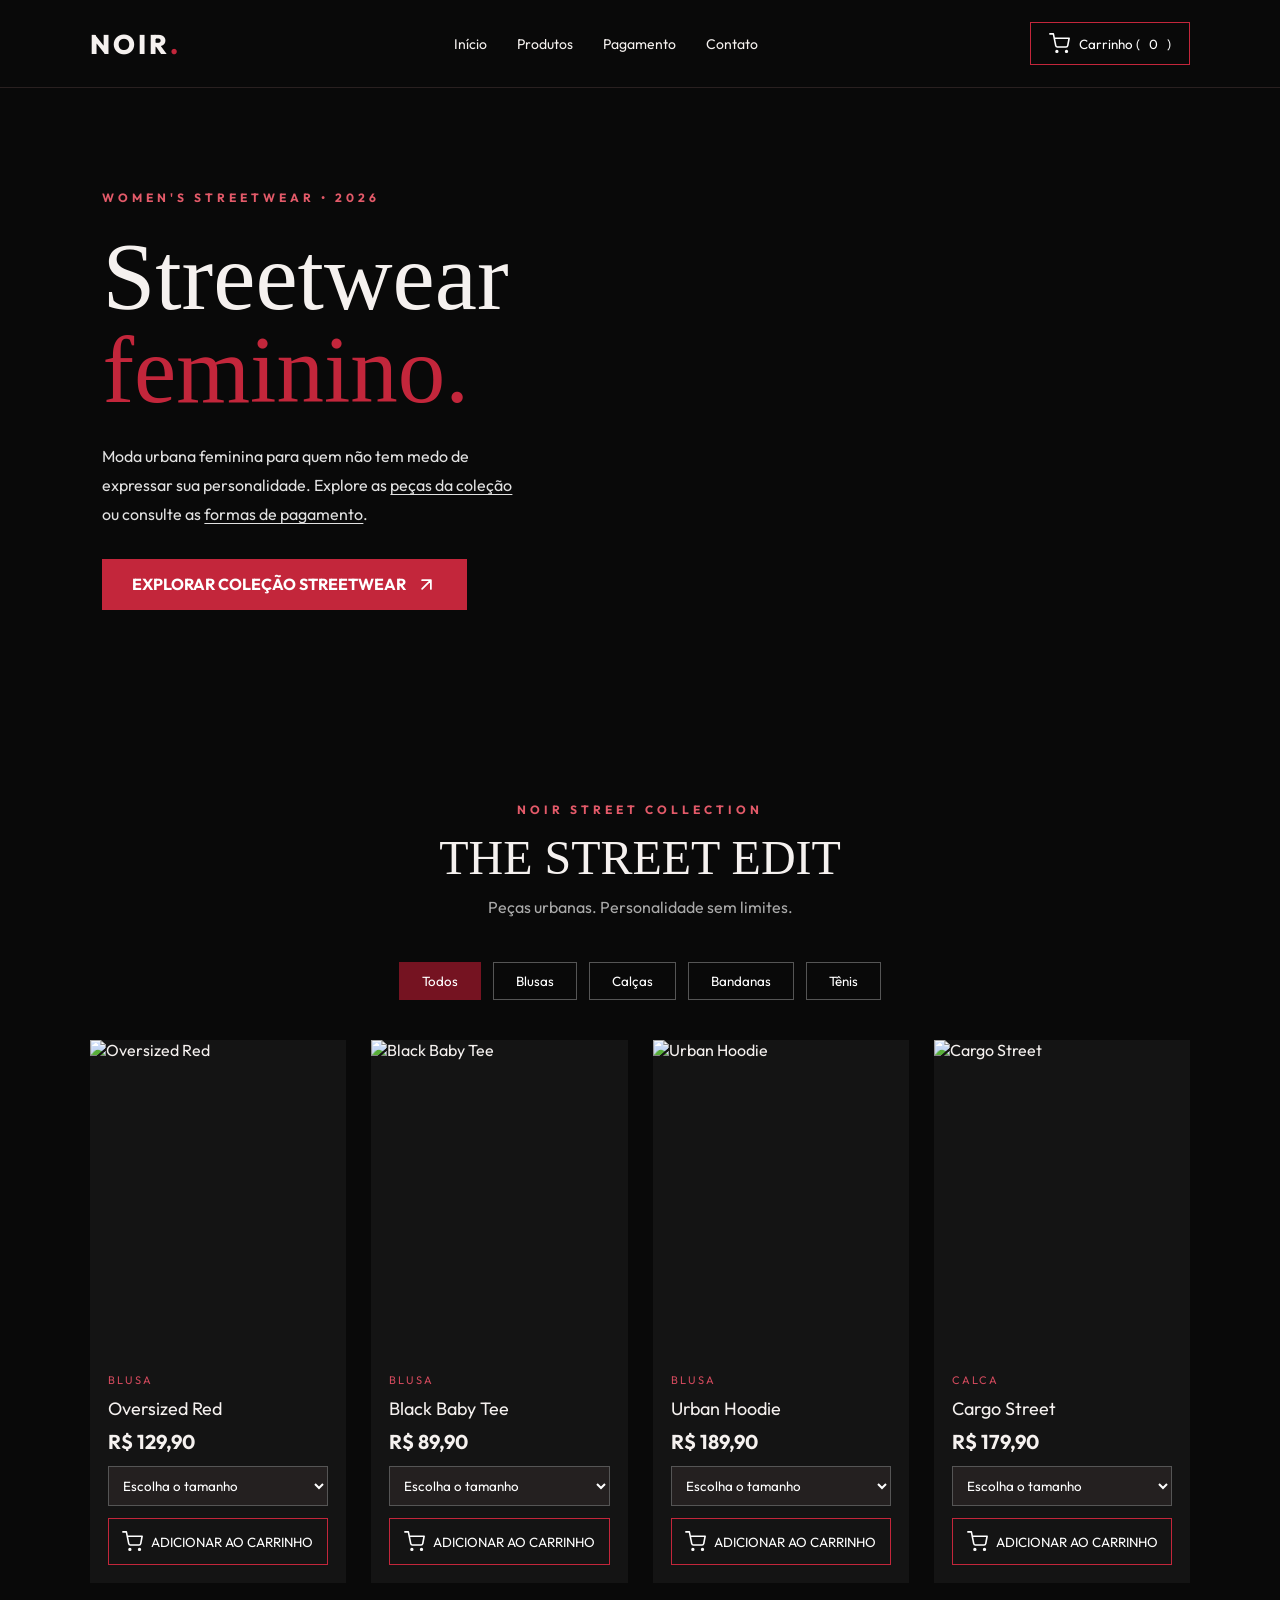
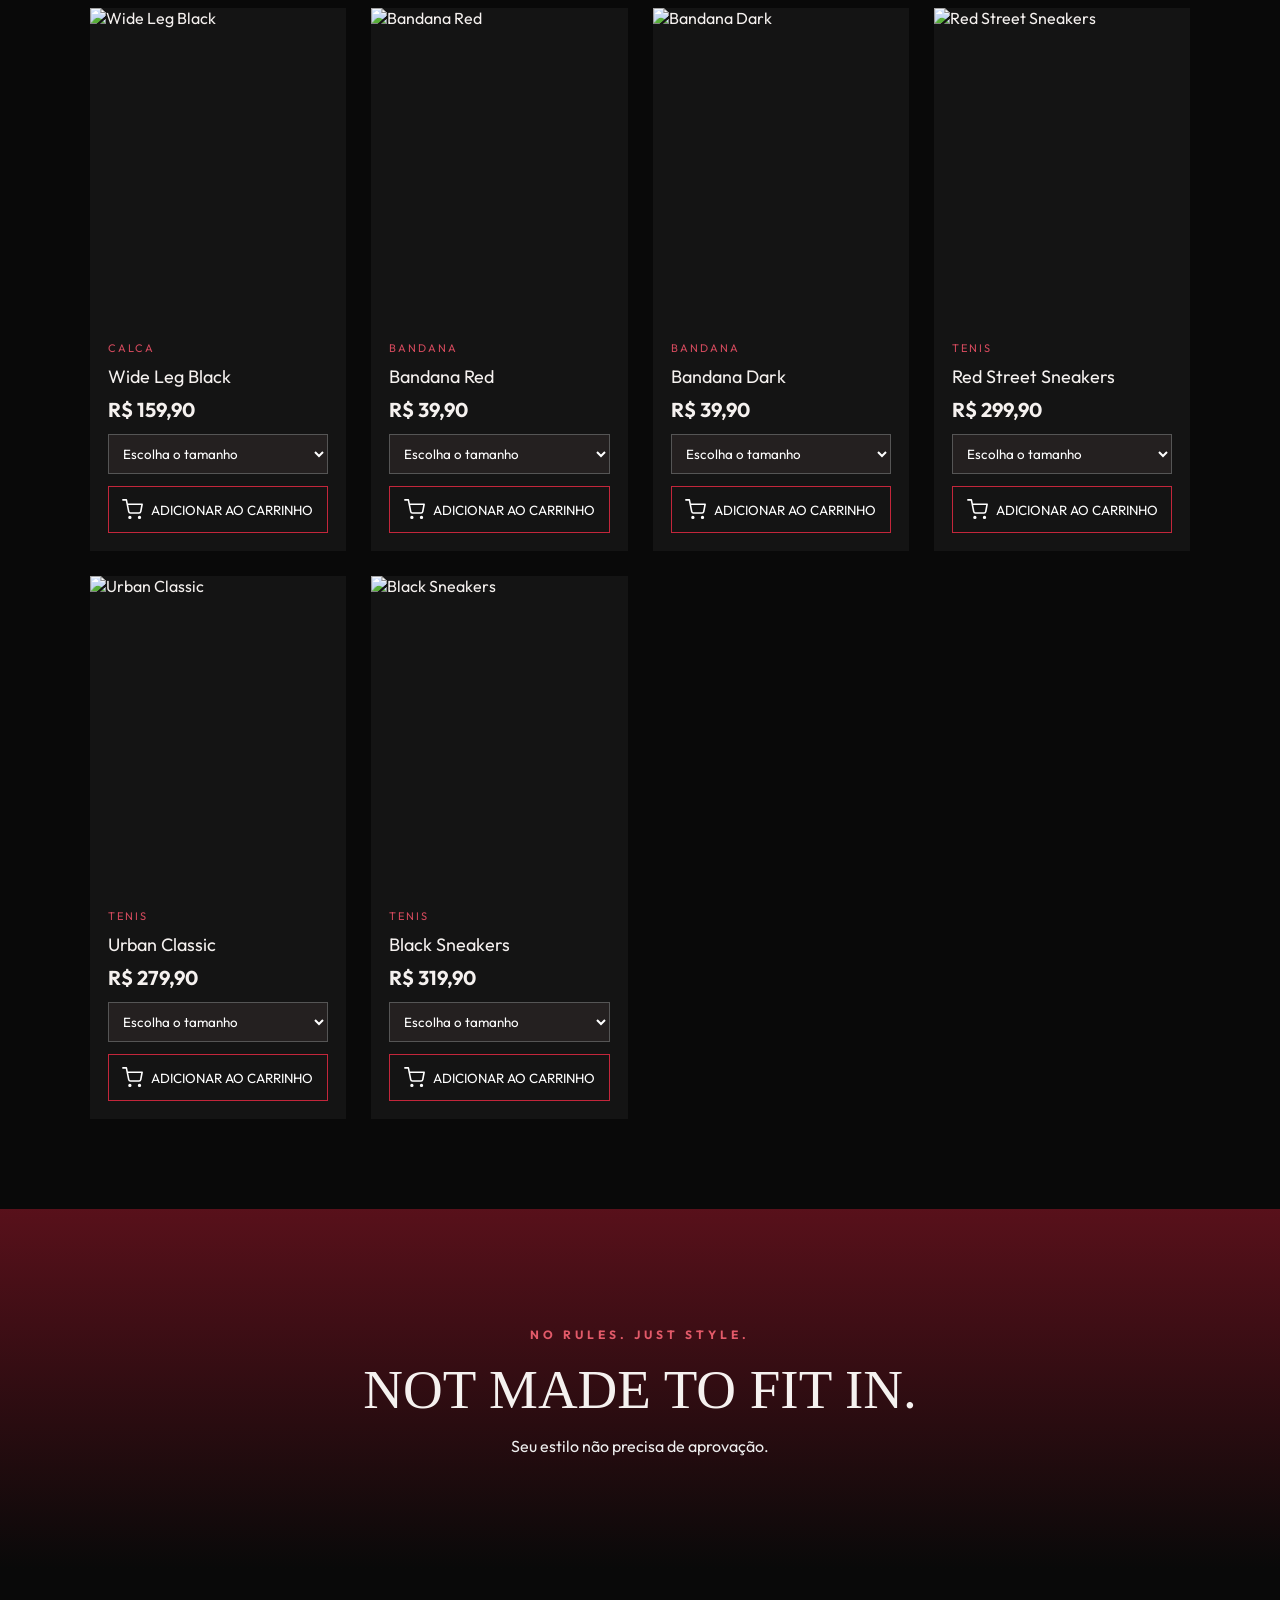
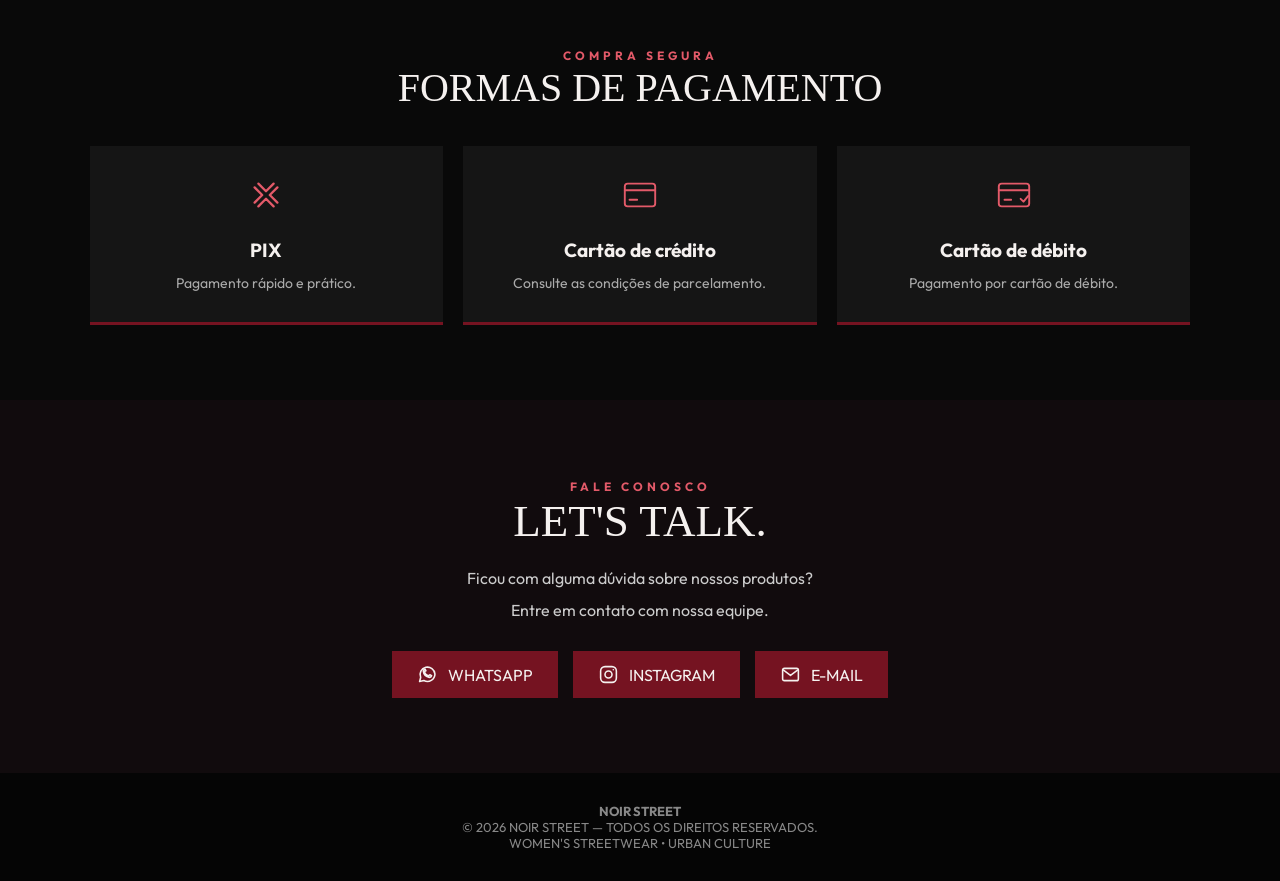
==== commit c008ef4c: "Substitui a vitrine por NOIR STREET e registra a Aula 03 de SEO" ====
--- a/index.html
+++ b/index.html
@@ -1,202 +1,1293 @@
-<!doctype html>
+<!DOCTYPE html>
 <html lang="pt-BR">
+
 <head>
-  <meta charset="utf-8">
-  <meta name="viewport" content="width=device-width, initial-scale=1">
-  <meta name="theme-color" content="#F8F5EF">
-  <meta name="description" content="Streetwaer. Streetwear feminino, caimento oversized e um provador virtual para montar seu look.">
-  <title>Streetwaer — Do asfalto pra rua</title>
-  <link rel="stylesheet" href="styles.css">
-  <link rel="preload" href="assets/archivo-black-latin-400-normal.woff2" as="font" type="font/woff2" crossorigin>
-  <link rel="icon" href="data:,">
-  <script src="app.js" defer></script>
+    <meta charset="UTF-8">
+    <meta name="viewport" content="width=device-width, initial-scale=1.0">
+
+    <title>NOIR STREET | Streetwear feminino e coleção de moda urbana</title>
+    <meta name="description" content="Explore o streetwear feminino da NOIR STREET: blusas oversized, calças cargo, bandanas e tênis. Veja os tamanhos disponíveis e monte seu pedido pelo WhatsApp.">
+
+    <link rel="preconnect" href="https://fonts.googleapis.com">
+
+    <link href="https://fonts.googleapis.com/css2?family=Outfit:wght@300;400;500;600;700;800&display=swap" rel="stylesheet">
+
+    <style>
+
+        :root {
+            --preto: #090909;
+            --vinho: #751321;
+            --vermelho: #c3263b;
+            --branco: #f5f1ef;
+            --cinza: #aaa;
+        }
+
+        * {
+            margin: 0;
+            padding: 0;
+            box-sizing: border-box;
+        }
+
+        html {
+            scroll-behavior: smooth;
+        }
+
+        body {
+            background: var(--preto);
+            color: var(--branco);
+            font-family: "Outfit", sans-serif;
+        }
+
+        h1, h2, h3 {
+            font-family: Georgia, serif;
+            font-weight: normal;
+        }
+
+        a {
+            text-decoration: none;
+            color: inherit;
+        }
+
+        button, select {
+            font-family: inherit;
+        }
+
+        /* CABEÇALHO */
+
+        header {
+            background: #090909;
+            padding: 22px 7%;
+            display: flex;
+            justify-content: space-between;
+            align-items: center;
+            border-bottom: 1px solid #292020;
+            position: sticky;
+            top: 0;
+            z-index: 10;
+        }
+
+        .logo {
+            font-size: 27px;
+            font-weight: 800;
+            letter-spacing: 3px;
+        }
+
+        .logo span {
+            color: var(--vermelho);
+        }
+
+        nav {
+            display: flex;
+            gap: 30px;
+        }
+
+        nav a {
+            font-size: 14px;
+            transition: .3s;
+        }
+
+        nav a:hover {
+            color: var(--vermelho);
+        }
+
+        .cart-button {
+            border: 1px solid var(--vermelho);
+            padding: 10px 18px;
+            background: transparent;
+            color: white;
+            cursor: pointer;
+            display: inline-flex;
+            align-items: center;
+            gap: 9px;
+        }
+
+        .icon {
+            width: 21px;
+            height: 21px;
+            display: inline-block;
+            vertical-align: middle;
+            flex-shrink: 0;
+        }
+
+        .payment-icon {
+            width: 38px;
+            height: 38px;
+            color: #e35a69;
+            margin: 0 auto 8px;
+        }
+
+        /* INÍCIO */
+
+        .hero {
+            min-height: 620px;
+            padding: 90px 8%;
+            display: flex;
+            align-items: center;
+
+            background:
+                linear-gradient(
+                    90deg,
+                    #090909 5%,
+                    #090909dd 43%,
+                    #09090922 100%
+                ),
+                url("https://images.unsplash.com/photo-1515886657613-9f3515b0c78f?w=1600")
+                center 35%/cover;
+        }
+
+        .hero-content {
+            max-width: 600px;
+        }
+
+        .tag {
+            color: #e35a69;
+            letter-spacing: 4px;
+            font-size: 12px;
+            font-weight: 700;
+        }
+
+        .hero h1 {
+            font-size: clamp(55px, 8vw, 95px);
+            line-height: .98;
+            margin: 25px 0;
+        }
+
+        .hero h1 span {
+            color: var(--vermelho);
+        }
+
+        .hero p {
+            color: #e1e1e1;
+            max-width: 420px;
+            line-height: 1.8;
+        }
+
+        main p a {
+            text-decoration: underline;
+            text-underline-offset: .2em;
+        }
+
+        section[id] {
+            scroll-margin-top: 100px;
+        }
+
+        .btn {
+            display: inline-flex;
+            align-items: center;
+            gap: 10px;
+            margin-top: 30px;
+            background: var(--vermelho);
+            padding: 15px 30px;
+            color: white;
+            font-weight: 700;
+            transition: .3s;
+            border: none;
+            cursor: pointer;
+        }
+
+        .btn:hover {
+            background: var(--vinho);
+            transform: translateY(-3px);
+        }
+
+        /* PRODUTOS */
+
+        .products {
+            padding: 90px 7%;
+        }
+
+        .section-title {
+            text-align: center;
+            margin-bottom: 45px;
+        }
+
+        .section-title h2 {
+            font-size: 48px;
+            margin: 12px 0;
+        }
+
+        .section-title p {
+            color: var(--cinza);
+        }
+
+        .filters {
+            display: flex;
+            justify-content: center;
+            gap: 12px;
+            flex-wrap: wrap;
+            margin-bottom: 40px;
+        }
+
+        .filters button {
+            background: transparent;
+            border: 1px solid #555;
+            color: white;
+            padding: 10px 22px;
+            cursor: pointer;
+        }
+
+        .filters button.active,
+        .filters button:hover {
+            background: var(--vinho);
+            border-color: var(--vinho);
+        }
+
+        .product-grid {
+            display: grid;
+            grid-template-columns: repeat(4, 1fr);
+            gap: 25px;
+        }
+
+        .product {
+            background: #141414;
+            overflow: hidden;
+            transition: .3s;
+        }
+
+        .product:hover {
+            transform: translateY(-7px);
+        }
+
+        .product img {
+            width: 100%;
+            height: 310px;
+            object-fit: cover;
+            display: block;
+            transition: .4s;
+        }
+
+        .product:hover img {
+            transform: scale(1.04);
+        }
+
+        .product-info {
+            padding: 18px;
+        }
+
+        .category {
+            color: #d34a5d;
+            font-size: 11px;
+            letter-spacing: 2px;
+            text-transform: uppercase;
+        }
+
+        .product h3 {
+            font-family: "Outfit", sans-serif;
+            font-size: 18px;
+            margin: 9px 0;
+        }
+
+        .price {
+            font-size: 20px;
+            font-weight: 700;
+        }
+
+        .product select {
+            width: 100%;
+            padding: 10px;
+            margin-top: 12px;
+            background: #242020;
+            border: 1px solid #555;
+            color: white;
+        }
+
+        .add {
+            width: 100%;
+            display: flex;
+            align-items: center;
+            justify-content: center;
+            gap: 8px;
+            padding: 12px;
+            margin-top: 12px;
+            background: transparent;
+            border: 1px solid var(--vermelho);
+            color: white;
+            cursor: pointer;
+            transition: .3s;
+        }
+
+        .add:hover {
+            background: var(--vermelho);
+        }
+
+        /* BANNER */
+
+        .banner {
+            min-height: 360px;
+            display: flex;
+            align-items: center;
+            justify-content: center;
+            text-align: center;
+            padding: 65px 8%;
+
+            background:
+                linear-gradient(#751321bb, #090909bb),
+                url("https://images.unsplash.com/photo-1529139574466-a303027c1d8b?w=1400")
+                center/cover;
+        }
+
+        .banner h2 {
+            font-size: clamp(35px, 6vw, 55px);
+            margin: 15px 0;
+        }
+
+        .banner p {
+            color: #eee;
+        }
+
+        /* PAGAMENTO */
+
+        .payment {
+            padding: 75px 7%;
+            text-align: center;
+        }
+
+        .payment h2 {
+            font-size: 40px;
+            margin-bottom: 35px;
+        }
+
+        .payment-grid {
+            display: grid;
+            grid-template-columns: repeat(3, 1fr);
+            gap: 20px;
+        }
+
+        .payment-card {
+            background: #151515;
+            padding: 30px;
+            border-bottom: 3px solid var(--vinho);
+        }
+
+        .payment-card strong {
+            display: block;
+            font-size: 19px;
+            margin: 12px 0;
+        }
+
+        .payment-card p {
+            color: var(--cinza);
+            font-size: 14px;
+        }
+
+        /* CONTATO */
+
+        .contact {
+            padding: 75px 7%;
+            text-align: center;
+            background: #110b0d;
+        }
+
+        .contact h2 {
+            font-size: 45px;
+            margin-bottom: 15px;
+        }
+
+        .contact p {
+            color: #ccc;
+            line-height: 2;
+        }
+
+        .contact-links {
+            display: flex;
+            justify-content: center;
+            gap: 15px;
+            flex-wrap: wrap;
+            margin-top: 25px;
+        }
+
+        .contact-links a {
+            display: inline-flex;
+            align-items: center;
+            gap: 10px;
+            background: var(--vinho);
+            padding: 13px 25px;
+            transition: .3s;
+        }
+
+        .contact-links a:hover {
+            background: var(--vermelho);
+        }
+
+        /* RODAPÉ */
+
+        footer {
+            background: #050505;
+            text-align: center;
+            padding: 30px;
+            color: #888;
+            font-size: 13px;
+        }
+
+        /* CARRINHO */
+
+        .cart-panel {
+            position: fixed;
+            right: -420px;
+            top: 0;
+            width: min(390px, 100%);
+            height: 100vh;
+            background: #171313;
+            z-index: 30;
+            padding: 25px;
+            transition: .3s;
+            overflow-y: auto;
+        }
+
+        .cart-panel.open {
+            right: 0;
+        }
+
+        .cart-header {
+            display: flex;
+            justify-content: space-between;
+            align-items: center;
+            margin-bottom: 25px;
+        }
+
+        .close {
+            background: none;
+            color: white;
+            border: none;
+            cursor: pointer;
+            padding: 5px;
+        }
+
+        .close .icon {
+            width: 25px;
+            height: 25px;
+        }
+
+        .cart-item {
+            display: flex;
+            justify-content: space-between;
+            padding: 15px 0;
+            border-bottom: 1px solid #444;
+            gap: 10px;
+        }
+
+        .cart-item small {
+            display: block;
+            color: #ccc;
+            margin-top: 5px;
+        }
+
+        .remove {
+            display: inline-flex;
+            align-items: center;
+            gap: 5px;
+            background: none;
+            color: #e45b68;
+            border: none;
+            cursor: pointer;
+        }
+
+        .remove .icon {
+            width: 17px;
+            height: 17px;
+        }
+
+        .total {
+            font-size: 22px;
+            font-weight: 700;
+            margin: 25px 0;
+        }
+
+        .checkout {
+            width: 100%;
+            background: #168a50;
+            padding: 15px;
+            border: none;
+            color: white;
+            cursor: pointer;
+            font-size: 15px;
+        }
+
+        .overlay {
+            position: fixed;
+            inset: 0;
+            background: #0009;
+            z-index: 20;
+            display: none;
+        }
+
+        .overlay.show {
+            display: block;
+        }
+
+        /* RESPONSIVIDADE */
+
+        @media(max-width: 950px) {
+            .product-grid {
+                grid-template-columns: repeat(2, 1fr);
+            }
+        }
+
+        @media(max-width: 600px) {
+
+            header {
+                padding: 12px 5%;
+                flex-wrap: wrap;
+                gap: 8px 12px;
+            }
+
+            nav {
+                order: 1;
+                flex: 0 0 100%;
+                flex-wrap: wrap;
+                gap: 4px 15px;
+            }
+
+            nav a {
+                padding: 6px 0;
+            }
+
+            section[id] {
+                scroll-margin-top: 125px;
+            }
+
+            .hero {
+                min-height: 530px;
+                padding: 60px 7%;
+                background-position: 60% center;
+            }
+
+            .hero h1 {
+                font-size: clamp(31px, 10vw, 58px);
+            }
+
+            .product-grid {
+                grid-template-columns: repeat(2, minmax(0, 1fr));
+                gap: 12px;
+            }
+
+            .product img {
+                height: 190px;
+            }
+
+            .product-info {
+                padding: 12px;
+            }
+
+            .product h3 {
+                font-size: 15px;
+            }
+
+            .payment-grid {
+                grid-template-columns: 1fr;
+            }
+
+            .section-title h2 {
+                font-size: 38px;
+            }
+
+        }
+
+    </style>
+
 </head>
+
 <body>
-  <svg class="icon-library" xmlns="http://www.w3.org/2000/svg" aria-hidden="true">
-    <symbol id="i-search" viewBox="0 0 24 24"><circle cx="10.5" cy="10.5" r="6.5"/><path d="m16 16 4 4"/></symbol>
-    <symbol id="i-bag" viewBox="0 0 24 24"><path d="M5 8h14l1 13H4L5 8Z"/><path d="M9 9V6a3 3 0 0 1 6 0v3"/></symbol>
-    <symbol id="i-arrow" viewBox="0 0 24 24"><path d="M4 12h15m-6-6 6 6-6 6"/></symbol>
-    <symbol id="i-diagonal" viewBox="0 0 24 24"><path d="M6 18 18 6M7 6h11v11"/></symbol>
-    <symbol id="i-close" viewBox="0 0 24 24"><path d="m6 6 12 12M18 6 6 18"/></symbol>
-    <symbol id="i-pause" viewBox="0 0 24 24"><path d="M9 6v12m6-12v12"/></symbol>
-    <symbol id="i-play" viewBox="0 0 24 24"><path d="m9 5 11 7-11 7V5Z"/></symbol>
-    <symbol id="i-menu" viewBox="0 0 24 24"><path d="M4 7h16M4 12h16M4 17h16"/></symbol>
-    <symbol id="i-plus" viewBox="0 0 24 24"><path d="M12 5v14M5 12h14"/></symbol>
-    <symbol id="i-rotate" viewBox="0 0 24 24"><path d="M4 11a8 8 0 1 1 2 6m-2-1v-5h5"/></symbol>
-    <symbol id="i-minus" viewBox="0 0 24 24"><path d="M5 12h14"/></symbol>
-  </svg>
-
-  <a class="skip-link" href="#conteudo">Pular para o conteúdo</a>
-  <header class="header" id="topo">
-    <div class="container header-inner">
-      <a class="brand" href="#topo" aria-label="Streetwaer, início">Streetwaer</a>
-      <nav class="main-nav" aria-label="Principal">
-        <a href="#colecao">Coleção</a>
-        <a href="#sobre">Sobre</a>
-        <a href="#provador">Provador</a>
-      </nav>
-      <div class="header-actions">
-        <button class="icon-button" type="button" data-open-search aria-label="Buscar"><svg aria-hidden="true"><use href="#i-search"/></svg></button>
-        <button class="icon-button bag-button" type="button" data-open-cart aria-label="Sacola, 0 itens"><svg aria-hidden="true"><use href="#i-bag"/></svg><span id="bag-count" aria-hidden="true">0</span></button>
-        <button class="icon-button mobile-menu" type="button" aria-expanded="false" aria-controls="mobile-nav" aria-label="Menu"><svg aria-hidden="true"><use href="#i-menu"/></svg></button>
-      </div>
-    </div>
-    <nav id="mobile-nav" class="mobile-nav container" aria-label="Principal no celular" hidden>
-      <a href="#colecao">Coleção</a>
-      <a href="#sobre">Sobre</a>
-      <a href="#provador">Provador</a>
-    </nav>
-  </header>
-
-  <main id="conteudo">
-    <section class="hero" aria-labelledby="hero-title">
-      <picture class="hero-image">
-        <source media="(max-width: 720px)" srcset="assets/asfalto-mobile.webp" width="610" height="616">
-        <img src="assets/asfalto.webp" alt="Modelo com moletom vinho e calça cargo preta em um estacionamento de concreto" width="1600" height="616" fetchpriority="high">
-      </picture>
-      <div class="container hero-inner">
-        <div class="hero-copy">
-          <p class="hero-eyebrow">DROP 01 / ASFALTO</p>
-          <h1 id="hero-title"><span>DO ASFALTO</span> <span>PRA RUA</span></h1>
-          <a class="hero-cta" href="#colecao">Explorar coleção</a>
+
+    <!-- CABEÇALHO -->
+
+    <header>
+
+        <a href="#inicio" class="logo" aria-label="NOIR STREET, início">NOIR<span>.</span></a>
+
+        <nav aria-label="Menu principal">
+            <a href="#inicio">Início</a>
+            <a href="#produtos">Produtos</a>
+            <a href="#pagamento">Pagamento</a>
+            <a href="#contato">Contato</a>
+        </nav>
+
+        <button class="cart-button" onclick="toggleCart()">
+
+            <svg class="icon" viewBox="0 0 24 24" fill="none"
+            stroke="currentColor" stroke-width="1.8"
+            stroke-linecap="round" stroke-linejoin="round"
+            aria-hidden="true">
+
+                <circle cx="9" cy="21" r="1"/>
+                <circle cx="20" cy="21" r="1"/>
+                <path d="M1 1h4l2.7 13.4a2 2 0 0 0 2 1.6h9.7a2 2 0 0 0 2-1.6L23 6H6"/>
+
+            </svg>
+
+            Carrinho (<span id="count">0</span>)
+
+        </button>
+
+    </header>
+
+    <main>
+    <!-- HERO -->
+
+    <section class="hero" id="inicio">
+
+        <div class="hero-content">
+
+            <span class="tag">WOMEN'S STREETWEAR • 2026</span>
+
+            <h1>Streetwear <span>feminino.</span></h1>
+
+            <p>
+                Moda urbana feminina para quem não tem medo de expressar
+                sua personalidade. Explore as <a href="#produtos">peças da coleção</a>
+                ou consulte as <a href="#pagamento">formas de pagamento</a>.
+            </p>
+
+            <a href="#produtos" class="btn">
+
+                EXPLORAR COLEÇÃO STREETWEAR
+
+                <svg class="icon" viewBox="0 0 24 24" fill="none"
+                stroke="currentColor" stroke-width="2"
+                stroke-linecap="round" stroke-linejoin="round"
+                aria-hidden="true">
+
+                    <path d="M7 17 17 7M7 7h10v10"/>
+
+                </svg>
+
+            </a>
+
         </div>
-      </div>
+
     </section>
 
-    <div class="ticker">
-      <p class="sr-only">Asfalto / Drop 01 / Streetwaer</p>
-      <p class="ticker-static" aria-hidden="true">Asfalto / Drop 01 / Streetwaer</p>
-      <div class="ticker-viewport" id="ticker-motion" aria-hidden="true">
-        <div class="ticker-track">
-          <div class="ticker-group">
-            <span>Asfalto</span><span>/</span><span>Drop 01</span><span>/</span><span>Streetwaer</span><span>/</span>
-            <span>Asfalto</span><span>/</span><span>Drop 01</span><span>/</span><span>Streetwaer</span><span>/</span>
-          </div>
-          <div class="ticker-group">
-            <span>Asfalto</span><span>/</span><span>Drop 01</span><span>/</span><span>Streetwaer</span><span>/</span>
-            <span>Asfalto</span><span>/</span><span>Drop 01</span><span>/</span><span>Streetwaer</span><span>/</span>
-          </div>
+    <!-- PRODUTOS -->
+
+    <section class="products" id="produtos">
+
+        <div class="section-title">
+
+            <span class="tag">NOIR STREET COLLECTION</span>
+
+            <h2>THE STREET EDIT</h2>
+
+            <p>Peças urbanas. Personalidade sem limites.</p>
+
         </div>
-      </div>
-      <button class="ticker-toggle" type="button" aria-label="Pausar faixa da campanha" aria-controls="ticker-motion" aria-pressed="false">
-        <svg aria-hidden="true"><use href="#i-pause"/></svg>
-      </button>
-    </div>
-
-    <section class="collection container" id="colecao" aria-labelledby="collection-title" tabindex="-1">
-      <div class="collection-heading">
-        <h2 id="collection-title">Peças do drop</h2>
-        <div class="filters" role="group" aria-label="Filtrar coleção">
-          <button class="filter" type="button" aria-pressed="true" data-filter="todos">Todos</button>
-          <button class="filter" type="button" aria-pressed="false" data-filter="moletons">Moletons</button>
-          <button class="filter" type="button" aria-pressed="false" data-filter="camisetas">Camisetas</button>
-          <button class="filter" type="button" aria-pressed="false" data-filter="calcas">Calças</button>
+
+        <div class="filters">
+
+            <button class="active" onclick="filterProducts('todos', this)">
+                Todos
+            </button>
+
+            <button onclick="filterProducts('blusa', this)">
+                Blusas
+            </button>
+
+            <button onclick="filterProducts('calca', this)">
+                Calças
+            </button>
+
+            <button onclick="filterProducts('bandana', this)">
+                Bandanas
+            </button>
+
+            <button onclick="filterProducts('tenis', this)">
+                Tênis
+            </button>
+
         </div>
-      </div>
-      <div class="product-grid" id="product-grid"></div>
-      <p class="sr-only" id="filter-status" role="status"></p>
-      <noscript>Ative o JavaScript para explorar a coleção e usar a sacola.</noscript>
+
+        <div class="product-grid" id="productGrid"></div>
+
     </section>
 
-    <section class="about" id="sobre" aria-labelledby="about-title">
-      <div class="container about-inner">
-        <figure class="about-photo">
-          <img src="assets/asfalto-detalhe.webp" alt="Detalhe da estampa clara, da costura e do bolso canguru do moletom vinho" width="416" height="268" loading="lazy" decoding="async">
-        </figure>
-        <div class="about-copy">
-          <h2 id="about-title">Sobre a Streetwaer</h2>
-          <p>A Streetwaer é uma loja independente de streetwear feminino. Nosso primeiro drop reúne camisetas oversized, moletons pesados e calças baggy para montar o look do seu jeito.</p>
-          <a class="about-link" href="#colecao">Ver coleção <svg aria-hidden="true"><use href="#i-arrow"/></svg></a>
+    <!-- BANNER -->
+
+    <section class="banner">
+
+        <div>
+
+            <span class="tag">NO RULES. JUST STYLE.</span>
+
+            <h2>NOT MADE TO FIT IN.</h2>
+
+            <p>Seu estilo não precisa de aprovação.</p>
+
         </div>
-      </div>
+
     </section>
 
-    <section class="fitting" id="provador" aria-labelledby="fitting-title">
-      <div class="container fitting-inner">
-        <div class="fitting-header">
-          <p class="eyebrow"><span></span> MONTE SEU LOOK</p>
-          <h2 id="fitting-title" tabindex="-1">PROVE O <em>LOOK.</em></h2>
-          <p>Vista as peças na personagem 3D e gire para ver o look de todos os ângulos.</p>
+    <!-- PAGAMENTOS -->
+
+    <section class="payment" id="pagamento">
+
+        <span class="tag">COMPRA SEGURA</span>
+
+        <h2>FORMAS DE PAGAMENTO</h2>
+
+        <div class="payment-grid">
+
+            <div class="payment-card">
+
+                <svg class="payment-icon" viewBox="0 0 40 40"
+                fill="none" stroke="currentColor" stroke-width="2.4"
+                stroke-linecap="round" stroke-linejoin="round"
+                aria-hidden="true">
+
+                    <path d="M12 8 20 16 28 8M12 32l8-8 8 8M8 12l8 8-8 8M32 12l-8 8 8 8"/>
+
+                </svg>
+
+                <strong>PIX</strong>
+
+                <p>Pagamento rápido e prático.</p>
+
+            </div>
+
+            <div class="payment-card">
+
+                <svg class="payment-icon" viewBox="0 0 40 40"
+                fill="none" stroke="currentColor" stroke-width="2"
+                stroke-linecap="round" stroke-linejoin="round"
+                aria-hidden="true">
+
+                    <rect x="4" y="8" width="32" height="24" rx="3"/>
+                    <path d="M4 15h32M9 25h8"/>
+
+                </svg>
+
+                <strong>Cartão de crédito</strong>
+
+                <p>Consulte as condições de parcelamento.</p>
+
+            </div>
+
+            <div class="payment-card">
+
+                <svg class="payment-icon" viewBox="0 0 40 40"
+                fill="none" stroke="currentColor" stroke-width="2"
+                stroke-linecap="round" stroke-linejoin="round"
+                aria-hidden="true">
+
+                    <rect x="4" y="8" width="32" height="24" rx="3"/>
+                    <path d="M4 15h32M10 25h7M27 24l3 3 5-6"/>
+
+                </svg>
+
+                <strong>Cartão de débito</strong>
+
+                <p>Pagamento por cartão de débito.</p>
+
+            </div>
+
         </div>
-        <div class="fitting-layout">
-          <div class="fitting-view">
-            <div class="fitting-modes" role="group" aria-label="Visualização do look">
-              <button type="button" data-fitting-mode="photo" aria-pressed="false" aria-controls="fitting-photo">Foto da modelo</button>
-              <button type="button" data-fitting-mode="3d" aria-pressed="true" aria-controls="fitting-stage">Girar em 3D</button>
-            </div>
-            <figure class="fitting-photo" id="fitting-photo" hidden>
-              <img id="fitting-look-image" src="assets/look-camiseta-baggy.webp" alt="Modelo vestindo Camiseta Asfalto e Baggy Subsolo" width="675" height="900" loading="lazy">
-            </figure>
-            <div class="fitting-stage" id="fitting-stage" aria-busy="true">
-              <div class="fitting-canvas" id="fitting-canvas"></div>
-              <p class="fitting-state" id="fitting-state" role="status">Carregando personagem…</p>
-              <div class="rotation-controls" role="group" aria-label="Girar personagem">
-                <button type="button" class="icon-button rotate-left" data-rotate="-1" aria-label="Girar à esquerda" disabled><svg aria-hidden="true"><use href="#i-arrow"/></svg></button>
-                <button type="button" class="icon-button" data-reset-view aria-label="Voltar à vista inicial" disabled><svg aria-hidden="true"><use href="#i-rotate"/></svg></button>
-                <button type="button" class="icon-button" data-rotate="1" aria-label="Girar à direita" disabled><svg aria-hidden="true"><use href="#i-arrow"/></svg></button>
-              </div>
-              <p class="stage-hint">ARRASTE PARA GIRAR</p>
-              <div class="fitting-views" role="group" aria-label="Enquadramento da personagem">
-                <button class="fitting-zoom" type="button" data-fitting-face aria-pressed="false" disabled>VER ROSTO</button>
-                <button class="fitting-zoom" type="button" data-fitting-zoom aria-pressed="false" disabled>VER DE PERTO</button>
-              </div>
-            </div>
-          </div>
-          <div class="fitting-wardrobe">
-            <h3>Escolha as peças</h3>
-            <p>Combine uma peça de cima com a Baggy Subsolo. Clique novamente para remover uma peça.</p>
-            <div id="fitting-outfits"></div>
-            <details class="fitting-reference">
-              <summary>Comparar com a foto do catálogo</summary>
-              <figure>
-                <img id="fitting-reference-image" src="assets/camiseta.webp" alt="Camiseta Asfalto vestida na modelo" width="800" height="1000" loading="lazy">
-                <figcaption id="fitting-reference-caption">Camiseta Asfalto</figcaption>
-              </figure>
-            </details>
-            <p class="sr-only" id="fitting-selection" role="status"></p>
-          </div>
+
+    </section>
+
+    <!-- CONTATO -->
+
+    <section class="contact" id="contato">
+
+        <span class="tag">FALE CONOSCO</span>
+
+        <h2>LET'S TALK.</h2>
+
+        <p>
+            Ficou com alguma dúvida sobre nossos produtos?<br>
+            Entre em contato com nossa equipe.
+        </p>
+
+        <div class="contact-links">
+
+            <!-- WHATSAPP CORRIGIDO -->
+
+            <a href="https://wa.me/5534999789011"
+            target="_blank" rel="noopener noreferrer">
+
+                <svg class="icon" viewBox="0 0 24 24" fill="none"
+                stroke="currentColor" stroke-width="1.8"
+                stroke-linecap="round" stroke-linejoin="round"
+                aria-hidden="true">
+
+                    <path d="M20.5 11.5a8.5 8.5 0 0 1-12.6 7.4L3 20l1.2-4.6A8.5 8.5 0 1 1 20.5 11.5Z"/>
+                    <path d="M8.5 8.5c.5 2.8 2.2 4.5 5 5l1.2-1.2 2 1c-.2 1.3-1.2 2-2.5 2-3.8-.5-6.5-3.2-7-7 .1-1.3.8-2.3 2-2.5l1 2-1.7.7Z"/>
+
+                </svg>
+
+                WHATSAPP
+
+            </a>
+
+            <a href="https://instagram.com/"
+            target="_blank" rel="noopener noreferrer">
+
+                <svg class="icon" viewBox="0 0 24 24" fill="none"
+                stroke="currentColor" stroke-width="1.8"
+                stroke-linecap="round" stroke-linejoin="round"
+                aria-hidden="true">
+
+                    <rect x="3" y="3" width="18" height="18" rx="5"/>
+                    <circle cx="12" cy="12" r="4"/>
+                    <path d="M17.5 6.5h.01"/>
+
+                </svg>
+
+                INSTAGRAM
+
+            </a>
+
+            <a href="mailto:contato@noirstreet.com">
+
+                <svg class="icon" viewBox="0 0 24 24" fill="none"
+                stroke="currentColor" stroke-width="1.8"
+                stroke-linecap="round" stroke-linejoin="round"
+                aria-hidden="true">
+
+                    <rect x="3" y="5" width="18" height="14" rx="2"/>
+                    <path d="m4 7 8 6 8-6"/>
+
+                </svg>
+
+                E-MAIL
+
+            </a>
+
         </div>
-      </div>
+
     </section>
 
-  </main>
-
-  <footer class="footer">
-    <div class="container footer-inner">
-      <div>
-        <a class="brand" href="#topo" aria-label="Streetwaer, voltar ao início">Streetwaer</a>
-        <p>Moda urbana independente · MEI</p>
-      </div>
-      <nav class="footer-nav" aria-label="Rodapé">
-        <a href="#colecao">Coleção</a>
-        <a href="#sobre">Sobre</a>
-        <a href="#provador">Provador</a>
-      </nav>
-    </div>
-  </footer>
-
-  <dialog class="dialog search-dialog" id="search-dialog" aria-labelledby="search-title">
-    <div class="dialog-head">
-      <h2 id="search-title">Buscar</h2>
-      <button class="icon-button" type="button" data-close aria-label="Fechar busca"><svg><use href="#i-close"/></svg></button>
-    </div>
-    <label class="sr-only" for="search-input">Nome ou tipo de peça</label>
-    <input id="search-input" type="search" placeholder="Busque por camiseta, moletom, cargo…" autocomplete="off">
-    <div id="search-results" class="search-results" aria-live="polite"></div>
-  </dialog>
-
-  <dialog class="dialog product-dialog" id="product-dialog" aria-labelledby="product-title">
-    <button class="icon-button product-close" type="button" data-close aria-label="Fechar detalhes"><svg><use href="#i-close"/></svg></button>
-    <div id="product-detail"></div>
-  </dialog>
-
-  <dialog class="dialog cart-dialog" id="cart-dialog" aria-labelledby="cart-title">
-    <div class="dialog-head">
-      <h2 id="cart-title">Sua sacola</h2>
-      <button class="icon-button" type="button" data-close aria-label="Fechar sacola"><svg><use href="#i-close"/></svg></button>
-    </div>
-    <div id="cart-content"></div>
-  </dialog>
-  <div class="toast" id="toast" role="status"></div>
+    </main>
+
+    <!-- RODAPÉ -->
+
+    <footer>
+
+        <p><strong>NOIR STREET</strong></p>
+
+        <p>© 2026 NOIR STREET — TODOS OS DIREITOS RESERVADOS.</p>
+
+        <p>WOMEN'S STREETWEAR • URBAN CULTURE</p>
+
+    </footer>
+
+    <!-- CARRINHO -->
+
+    <div class="overlay" id="overlay" onclick="toggleCart()"></div>
+
+    <aside class="cart-panel" id="cart">
+
+        <div class="cart-header">
+
+            <h2>Meu carrinho</h2>
+
+            <button class="close" onclick="toggleCart()" aria-label="Fechar carrinho">
+
+                <svg class="icon" viewBox="0 0 24 24" fill="none"
+                stroke="currentColor" stroke-width="2"
+                stroke-linecap="round" aria-hidden="true">
+
+                    <path d="m18 6-12 12M6 6l12 12"/>
+
+                </svg>
+
+            </button>
+
+        </div>
+
+        <div id="cartItems"></div>
+
+        <div class="total">
+
+            Total: R$ <span id="total">0,00</span>
+
+        </div>
+
+        <button class="checkout" onclick="checkout()">
+
+            FINALIZAR PELO WHATSAPP
+
+        </button>
+
+    </aside>
+
+    <!-- JAVASCRIPT -->
+
+    <script>
+
+        /* PRODUTOS */
+
+        const products = [
+
+            {
+                id: 1,
+                name: "Oversized Red",
+                category: "blusa",
+                price: 129.90,
+                image: "https://images.unsplash.com/photo-1515886657613-9f3515b0c78f?w=700"
+            },
+
+            {
+                id: 2,
+                name: "Black Baby Tee",
+                category: "blusa",
+                price: 89.90,
+                image: "https://images.unsplash.com/photo-1539109136881-3be0616acf4b?w=700"
+            },
+
+            {
+                id: 3,
+                name: "Urban Hoodie",
+                category: "blusa",
+                price: 189.90,
+                image: "https://images.unsplash.com/photo-1529139574466-a303027c1d8b?w=700"
+            },
+
+            {
+                id: 4,
+                name: "Cargo Street",
+                category: "calca",
+                price: 179.90,
+
+                /* IMAGEM DA CALÇA CORRIGIDA */
+
+                image: "https://img-edg.joomcdn.net/22d961a098152b0d931214a2ec9dfede329459a8_original.jpeg"
+            },
+
+            {
+                id: 5,
+                name: "Wide Leg Black",
+                category: "calca",
+                price: 159.90,
+                image: "https://fulmo-img-server.com/streety/04947fff15394fb284757d7dce0dff1c.jpg"
+            },
+
+            {
+                id: 6,
+                name: "Bandana Red",
+                category: "bandana",
+                price: 39.90,
+                image: "https://images.unsplash.com/photo-1521369909029-2afed882baee?w=700"
+            },
+
+            {
+                id: 7,
+                name: "Bandana Dark",
+                category: "bandana",
+                price: 39.90,
+                image: "https://images.unsplash.com/photo-1584030373081-f37b7bb4fa8e?w=700"
+            },
+
+            {
+                id: 8,
+                name: "Red Street Sneakers",
+                category: "tenis",
+                price: 299.90,
+                image: "https://images.unsplash.com/photo-1542291026-7eec264c27ff?w=700"
+            },
+
+            {
+                id: 9,
+                name: "Urban Classic",
+                category: "tenis",
+                price: 279.90,
+                image: "https://images.unsplash.com/photo-1542291026-7eec264c27ff?w=700"
+            },
+
+            {
+                id: 10,
+                name: "Black Sneakers",
+                category: "tenis",
+                price: 319.90,
+                image: "https://images.unsplash.com/photo-1495555961986-6d4c1ecb7be3?w=700"
+            }
+
+        ];
+
+        let cart = [];
+
+        /* FORMATAÇÃO DO DINHEIRO */
+
+        function money(value) {
+
+            return value.toLocaleString("pt-BR", {
+                minimumFractionDigits: 2,
+                maximumFractionDigits: 2
+            });
+
+        }
+
+        /* MOSTRAR PRODUTOS */
+
+        function renderProducts(list = products) {
+
+            document.getElementById("productGrid").innerHTML =
+
+                list.map(p => `
+
+                    <article class="product">
+
+                        <img
+                            src="${p.image}"
+                            alt="${p.name}"
+                            loading="lazy"
+                            decoding="async"
+                            onerror="this.onerror=null;this.src='https://placehold.co/600x600/171313/ffffff?text=NOIR+STREET'"
+                        >
+
+                        <div class="product-info">
+
+                            <span class="category">${p.category}</span>
+
+                            <h3>${p.name}</h3>
+
+                            <div class="price">
+                                R$ ${money(p.price)}
+                            </div>
+
+                            <select id="size-${p.id}" aria-label="Tamanho de ${p.name}">
+
+                                <option value="">
+                                    Escolha o tamanho
+                                </option>
+
+                                ${
+                                    p.category === "tenis"
+
+                                    ? [36,37,38,39,40,41,42].map(n =>
+                                        `<option value="${n}">${n}</option>`
+                                      ).join("")
+
+                                    : p.category === "bandana"
+
+                                    ? '<option value="Único">Único</option>'
+
+                                    : ["PP","P","M","G","GG"].map(n =>
+                                        `<option value="${n}">${n}</option>`
+                                      ).join("")
+                                }
+
+                            </select>
+
+                            <button class="add" onclick="addToCart(${p.id})">
+
+                                <svg class="icon" viewBox="0 0 24 24" fill="none"
+                                stroke="currentColor" stroke-width="1.8"
+                                stroke-linecap="round" stroke-linejoin="round"
+                                aria-hidden="true">
+
+                                    <circle cx="9" cy="21" r="1"/>
+                                    <circle cx="20" cy="21" r="1"/>
+                                    <path d="M1 1h4l2.7 13.4a2 2 0 0 0 2 1.6h9.7a2 2 0 0 0 2-1.6L23 6H6"/>
+
+                                </svg>
+
+                                ADICIONAR AO CARRINHO
+
+                            </button>
+
+                        </div>
+
+                    </article>
+
+                `).join("");
+
+        }
+
+        /* FILTROS */
+
+        function filterProducts(category, button) {
+
+            document.querySelectorAll(".filters button").forEach(b => {
+                b.classList.remove("active");
+            });
+
+            button.classList.add("active");
+
+            renderProducts(
+                category === "todos"
+                ? products
+                : products.filter(p => p.category === category)
+            );
+
+        }
+
+        /* ADICIONAR AO CARRINHO */
+
+        function addToCart(id) {
+
+            const product = products.find(p => p.id === id);
+
+            const size = document.getElementById(`size-${id}`).value;
+
+            if (!size) {
+
+                alert("Escolha um tamanho antes de adicionar!");
+
+                return;
+
+            }
+
+            const existing = cart.find(p =>
+                p.id === id && p.size === size
+            );
+
+            if (existing) {
+
+                existing.quantity++;
+
+            } else {
+
+                cart.push({
+                    ...product,
+                    size,
+                    quantity: 1
+                });
+
+            }
+
+            updateCart();
+
+        }
+
+        /* REMOVER PRODUTO */
+
+        function removeFromCart(id, size) {
+
+            cart = cart.filter(p =>
+                !(p.id === id && p.size === size)
+            );
+
+            updateCart();
+
+        }
+
+        /* ATUALIZAR CARRINHO */
+
+        function updateCart() {
+
+            const items = document.getElementById("cartItems");
+
+            items.innerHTML = cart.length
+
+                ? cart.map(p => `
+
+                    <div class="cart-item">
+
+                        <div>
+
+                            <strong>${p.name}</strong>
+
+                            <small>Tamanho: ${p.size}</small>
+
+                            <small>Quantidade: ${p.quantity}</small>
+
+                            <small>
+                                R$ ${money(p.price * p.quantity)}
+                            </small>
+
+                        </div>
+
+                        <button
+                            class="remove"
+                            onclick="removeFromCart(${p.id}, '${p.size}')"
+                            aria-label="Remover ${p.name} do carrinho"
+                        >
+
+                            <svg class="icon" viewBox="0 0 24 24" fill="none"
+                            stroke="currentColor" stroke-width="1.8"
+                            stroke-linecap="round" stroke-linejoin="round"
+                            aria-hidden="true">
+
+                                <path d="M3 6h18M8 6V4h8v2m3 0-1 14H6L5 6m4 4v6m6-6v6"/>
+
+                            </svg>
+
+                            <span>Remover</span>
+
+                        </button>
+
+                    </div>
+
+                `).join("")
+
+                : "<p>Seu carrinho está vazio.</p>";
+
+            document.getElementById("count").textContent =
+
+                cart.reduce((s, p) => s + p.quantity, 0);
+
+            document.getElementById("total").textContent =
+
+                money(
+                    cart.reduce((s, p) =>
+                        s + p.price * p.quantity, 0
+                    )
+                );
+
+        }
+
+        /* ABRIR E FECHAR CARRINHO */
+
+        function toggleCart() {
+
+            document.getElementById("cart").classList.toggle("open");
+
+            document.getElementById("overlay").classList.toggle("show");
+
+        }
+
+        /* FINALIZAR PEDIDO */
+
+        function checkout() {
+
+            if (!cart.length) {
+
+                alert("Adicione algum produto ao carrinho!");
+
+                return;
+
+            }
+
+            /* NÚMERO CORRIGIDO */
+
+            const phone = "5534999789011";
+
+            let message =
+                "Olá! Gostaria de fazer um pedido na NOIR STREET:\n\n";
+
+            cart.forEach(p => {
+
+                message += `${p.quantity}x ${p.name}\n`;
+
+                message += `Tamanho: ${p.size}\n`;
+
+                message += `Subtotal: R$ ${money(p.price * p.quantity)}\n\n`;
+
+            });
+
+            const total = cart.reduce(
+                (s, p) => s + p.price * p.quantity, 0
+            );
+
+            message += `TOTAL: R$ ${money(total)}\n`;
+
+            message +=
+                "Gostaria de combinar o pagamento e a entrega.";
+
+            window.open(
+                `https://wa.me/${phone}?text=${encodeURIComponent(message)}`,
+                "_blank",
+                "noopener,noreferrer"
+            );
+
+        }
+
+        /* INICIAR */
+
+        renderProducts();
+
+        updateCart();
+
+    </script>
+
 </body>
+
 </html>
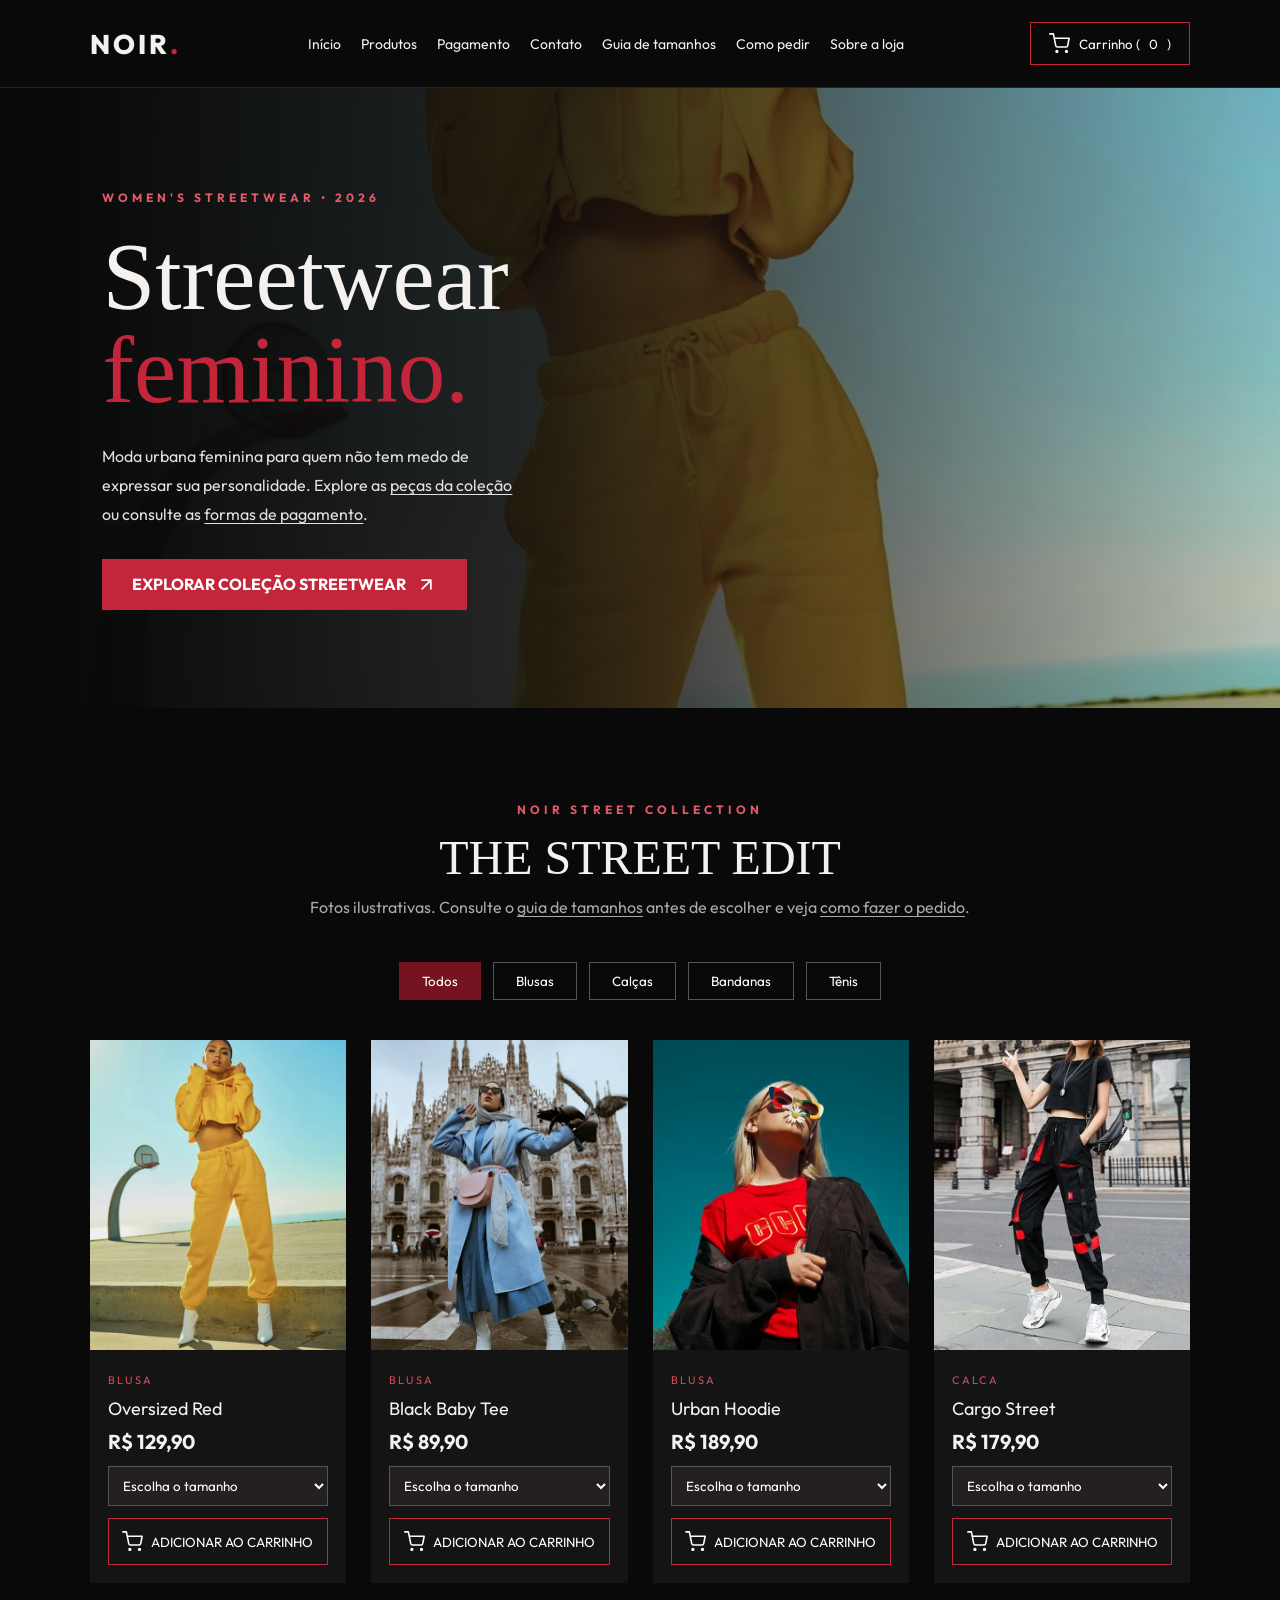
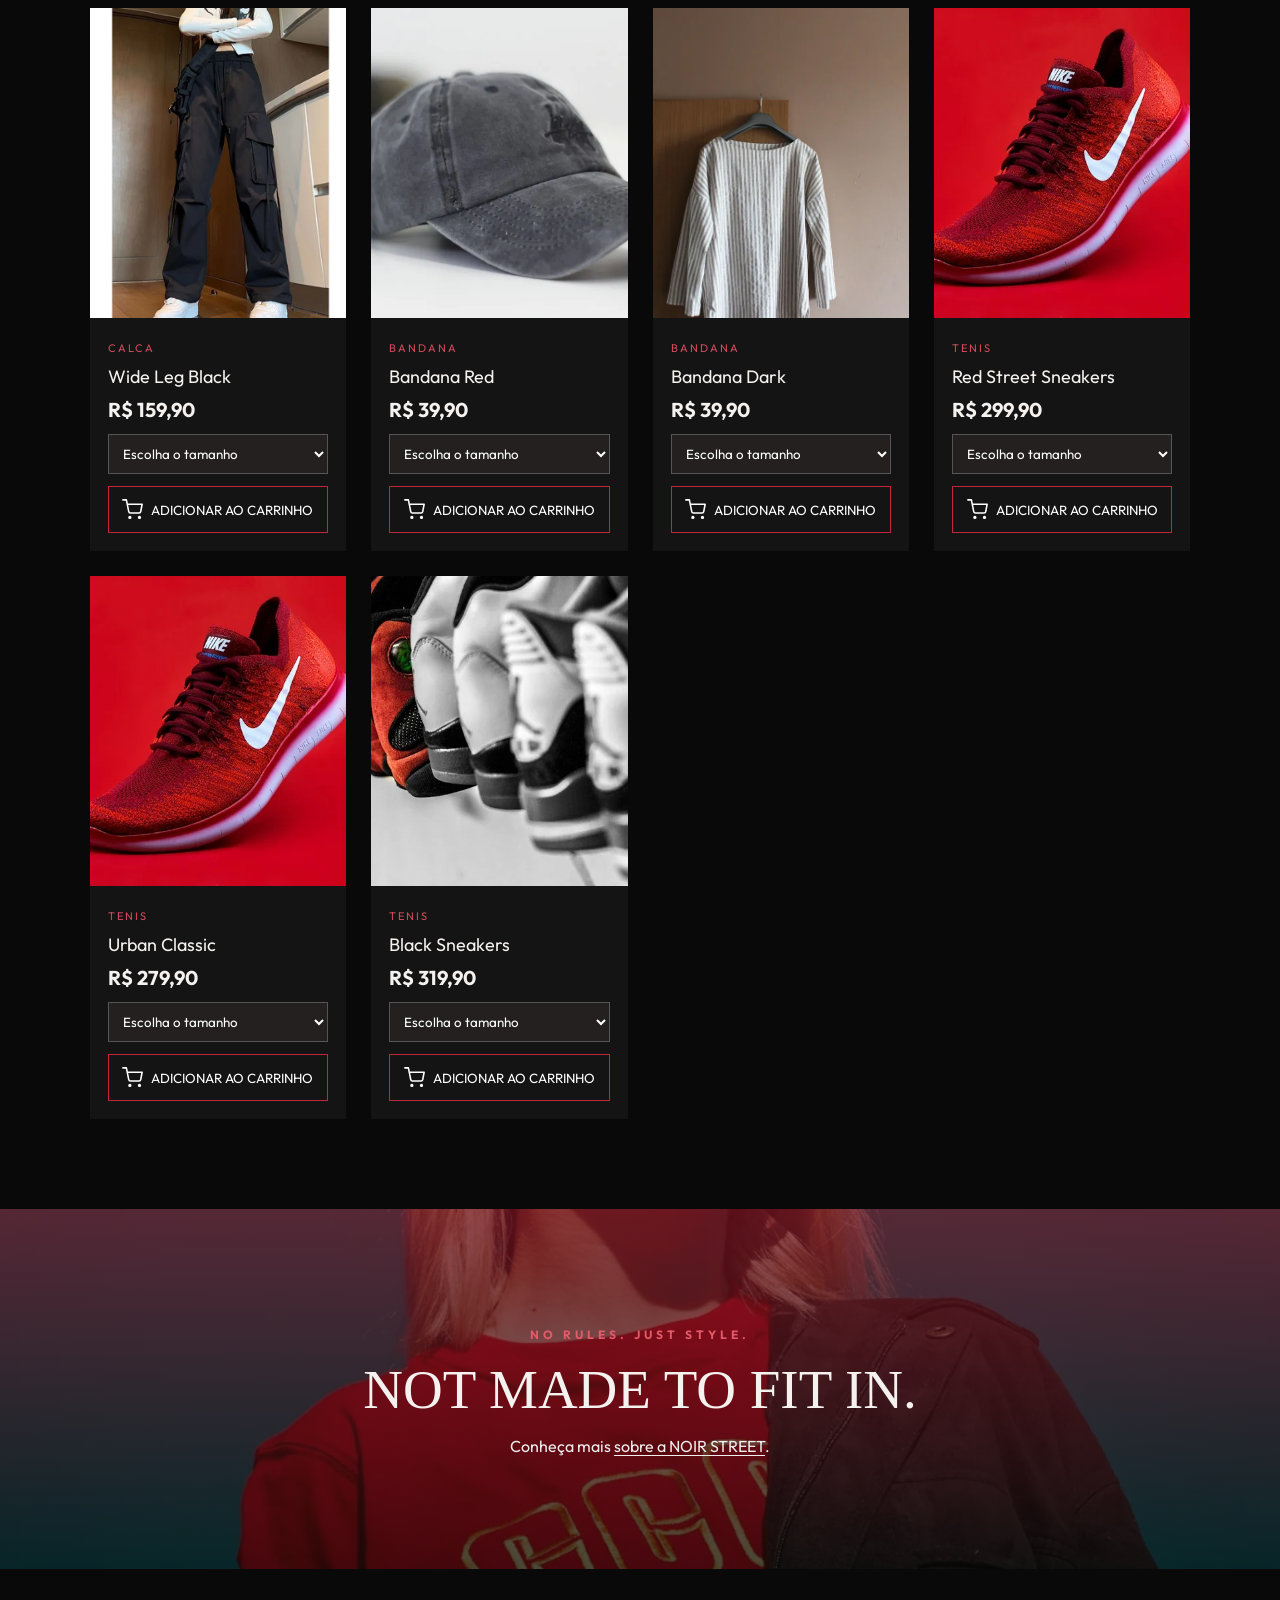
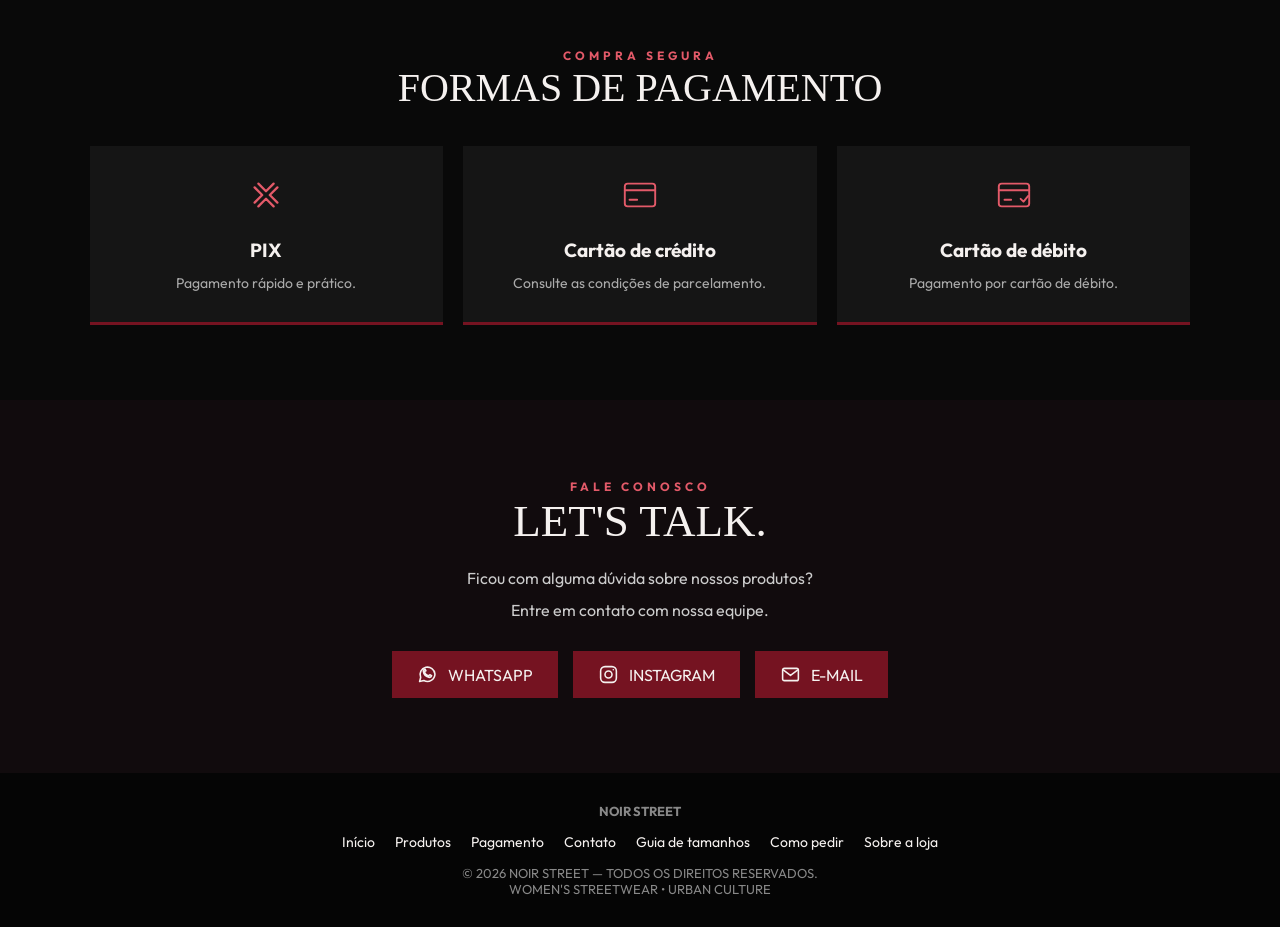
==== commit c58a8228: "Otimiza imagens, links internos e SEO técnico" ====
--- a/index.html
+++ b/index.html
@@ -7,6 +7,9 @@
 
     <title>NOIR STREET | Streetwear feminino e coleção de moda urbana</title>
     <meta name="description" content="Explore o streetwear feminino da NOIR STREET: blusas oversized, calças cargo, bandanas e tênis. Veja os tamanhos disponíveis e monte seu pedido pelo WhatsApp.">
+
+    <link rel="canonical" href="https://eriksmoura14-ai.github.io/streetwear/">
+    <link rel="preload" as="image" href="img/campanha-streetwear-look-amarelo.webp">
 
     <link rel="preconnect" href="https://fonts.googleapis.com">
 
@@ -61,6 +64,7 @@
             justify-content: space-between;
             align-items: center;
             border-bottom: 1px solid #292020;
+            gap: 10px 15px;
             position: sticky;
             top: 0;
             z-index: 10;
@@ -78,7 +82,9 @@
 
         nav {
             display: flex;
-            gap: 30px;
+            gap: 6px 20px;
+            flex-wrap: wrap;
+            justify-content: center;
         }
 
         nav a {
@@ -131,7 +137,7 @@
                     #090909dd 43%,
                     #09090922 100%
                 ),
-                url("https://images.unsplash.com/photo-1515886657613-9f3515b0c78f?w=1600")
+                url("img/campanha-streetwear-look-amarelo.webp")
                 center 35%/cover;
         }
 
@@ -322,7 +328,7 @@
 
             background:
                 linear-gradient(#751321bb, #090909bb),
-                url("https://images.unsplash.com/photo-1529139574466-a303027c1d8b?w=1400")
+                url("img/editorial-streetwear-camiseta-vermelha.webp")
                 center/cover;
         }
 
@@ -417,6 +423,16 @@
             padding: 30px;
             color: #888;
             font-size: 13px;
+        }
+
+        footer nav {
+            justify-content: center;
+            margin: 10px 0;
+        }
+
+        footer nav a {
+            color: #f5f1ef;
+            padding: 4px 0;
         }
 
         /* CARRINHO */
@@ -535,7 +551,8 @@
                 order: 1;
                 flex: 0 0 100%;
                 flex-wrap: wrap;
-                gap: 4px 15px;
+                gap: 2px 12px;
+                justify-content: flex-start;
             }
 
             nav a {
@@ -543,7 +560,7 @@
             }
 
             section[id] {
-                scroll-margin-top: 125px;
+                scroll-margin-top: 160px;
             }
 
             .hero {
@@ -596,10 +613,13 @@
         <a href="#inicio" class="logo" aria-label="NOIR STREET, início">NOIR<span>.</span></a>
 
         <nav aria-label="Menu principal">
-            <a href="#inicio">Início</a>
-            <a href="#produtos">Produtos</a>
-            <a href="#pagamento">Pagamento</a>
-            <a href="#contato">Contato</a>
+            <a href="./">Início</a>
+            <a href="./#produtos">Produtos</a>
+            <a href="./#pagamento">Pagamento</a>
+            <a href="./#contato">Contato</a>
+            <a href="pages/guia-de-tamanhos.html">Guia de tamanhos</a>
+            <a href="pages/como-pedir.html">Como pedir</a>
+            <a href="pages/sobre.html">Sobre a loja</a>
         </nav>
 
         <button class="cart-button" onclick="toggleCart()">
@@ -667,7 +687,7 @@
 
             <h2>THE STREET EDIT</h2>
 
-            <p>Peças urbanas. Personalidade sem limites.</p>
+            <p>Fotos ilustrativas. Consulte o <a href="pages/guia-de-tamanhos.html">guia de tamanhos</a> antes de escolher e veja <a href="pages/como-pedir.html">como fazer o pedido</a>.</p>
 
         </div>
 
@@ -709,7 +729,7 @@
 
             <h2>NOT MADE TO FIT IN.</h2>
 
-            <p>Seu estilo não precisa de aprovação.</p>
+            <p>Conheça mais <a href="pages/sobre.html">sobre a NOIR STREET</a>.</p>
 
         </div>
 
@@ -861,6 +881,16 @@
     <footer>
 
         <p><strong>NOIR STREET</strong></p>
+
+        <nav aria-label="Menu do rodapé">
+            <a href="./">Início</a>
+            <a href="./#produtos">Produtos</a>
+            <a href="./#pagamento">Pagamento</a>
+            <a href="./#contato">Contato</a>
+            <a href="pages/guia-de-tamanhos.html">Guia de tamanhos</a>
+            <a href="pages/como-pedir.html">Como pedir</a>
+            <a href="pages/sobre.html">Sobre a loja</a>
+        </nav>
 
         <p>© 2026 NOIR STREET — TODOS OS DIREITOS RESERVADOS.</p>
 
@@ -921,7 +951,10 @@
                 name: "Oversized Red",
                 category: "blusa",
                 price: 129.90,
-                image: "https://images.unsplash.com/photo-1515886657613-9f3515b0c78f?w=700"
+                image: "img/look-urbano-amarelo.webp",
+                imageAlt: "Modelo com conjunto amarelo e tênis branco em uma área externa",
+                imageWidth: 592,
+                imageHeight: 820
             },
 
             {
@@ -929,7 +962,10 @@
                 name: "Black Baby Tee",
                 category: "blusa",
                 price: 89.90,
-                image: "https://images.unsplash.com/photo-1539109136881-3be0616acf4b?w=700"
+                image: "img/casaco-azul-em-frente-a-catedral.webp",
+                imageAlt: "Modelo com casaco azul e bolsa rosa em frente a uma catedral",
+                imageWidth: 547,
+                imageHeight: 820
             },
 
             {
@@ -937,7 +973,10 @@
                 name: "Urban Hoodie",
                 category: "blusa",
                 price: 189.90,
-                image: "https://images.unsplash.com/photo-1529139574466-a303027c1d8b?w=700"
+                image: "img/camiseta-vermelha-e-jaqueta-preta.webp",
+                imageAlt: "Modelo com camiseta vermelha, jaqueta preta e óculos coloridos",
+                imageWidth: 547,
+                imageHeight: 820
             },
 
             {
@@ -948,7 +987,10 @@
 
                 /* IMAGEM DA CALÇA CORRIGIDA */
 
-                image: "https://img-edg.joomcdn.net/22d961a098152b0d931214a2ec9dfede329459a8_original.jpeg"
+                image: "img/calca-cargo-preta-com-detalhes-vermelhos.webp",
+                imageAlt: "Calça cargo preta com detalhes vermelhos e bolsos laterais",
+                imageWidth: 700,
+                imageHeight: 700
             },
 
             {
@@ -956,7 +998,10 @@
                 name: "Wide Leg Black",
                 category: "calca",
                 price: 159.90,
-                image: "https://fulmo-img-server.com/streety/04947fff15394fb284757d7dce0dff1c.jpg"
+                image: "img/calca-larga-preta-com-bolsos.webp",
+                imageAlt: "Calça larga preta com bolsos laterais, combinada com tênis branco",
+                imageWidth: 615,
+                imageHeight: 820
             },
 
             {
@@ -964,7 +1009,10 @@
                 name: "Bandana Red",
                 category: "bandana",
                 price: 39.90,
-                image: "https://images.unsplash.com/photo-1521369909029-2afed882baee?w=700"
+                image: "img/bone-cinza-estonado.webp",
+                imageAlt: "Boné cinza escuro com acabamento estonado, sobre uma mesa clara",
+                imageWidth: 700,
+                imageHeight: 467
             },
 
             {
@@ -972,7 +1020,10 @@
                 name: "Bandana Dark",
                 category: "bandana",
                 price: 39.90,
-                image: "https://images.unsplash.com/photo-1584030373081-f37b7bb4fa8e?w=700"
+                image: "img/blusa-clara-em-cabide.webp",
+                imageAlt: "Blusa clara de manga comprida em um cabide",
+                imageWidth: 551,
+                imageHeight: 820
             },
 
             {
@@ -980,7 +1031,10 @@
                 name: "Red Street Sneakers",
                 category: "tenis",
                 price: 299.90,
-                image: "https://images.unsplash.com/photo-1542291026-7eec264c27ff?w=700"
+                image: "img/tenis-vermelho-fundo-vermelho.webp",
+                imageAlt: "Tênis esportivo vermelho com sola branca sobre fundo vermelho",
+                imageWidth: 700,
+                imageHeight: 467
             },
 
             {
@@ -988,7 +1042,10 @@
                 name: "Urban Classic",
                 category: "tenis",
                 price: 279.90,
-                image: "https://images.unsplash.com/photo-1542291026-7eec264c27ff?w=700"
+                image: "img/tenis-vermelho-fundo-vermelho.webp",
+                imageAlt: "Tênis esportivo vermelho com sola branca sobre fundo vermelho",
+                imageWidth: 700,
+                imageHeight: 467
             },
 
             {
@@ -996,7 +1053,10 @@
                 name: "Black Sneakers",
                 category: "tenis",
                 price: 319.90,
-                image: "https://images.unsplash.com/photo-1495555961986-6d4c1ecb7be3?w=700"
+                image: "img/fileira-de-tenis-em-varias-cores.webp",
+                imageAlt: "Fileira de tênis vistos por trás, com pares pretos, brancos e vermelhos",
+                imageWidth: 700,
+                imageHeight: 467
             }
 
         ];
@@ -1026,10 +1086,10 @@
 
                         <img
                             src="${p.image}"
-                            alt="${p.name}"
+                            alt="${p.imageAlt}"
+                            width="${p.imageWidth}" height="${p.imageHeight}"
                             loading="lazy"
                             decoding="async"
-                            onerror="this.onerror=null;this.src='https://placehold.co/600x600/171313/ffffff?text=NOIR+STREET'"
                         >
 
                         <div class="product-info">
